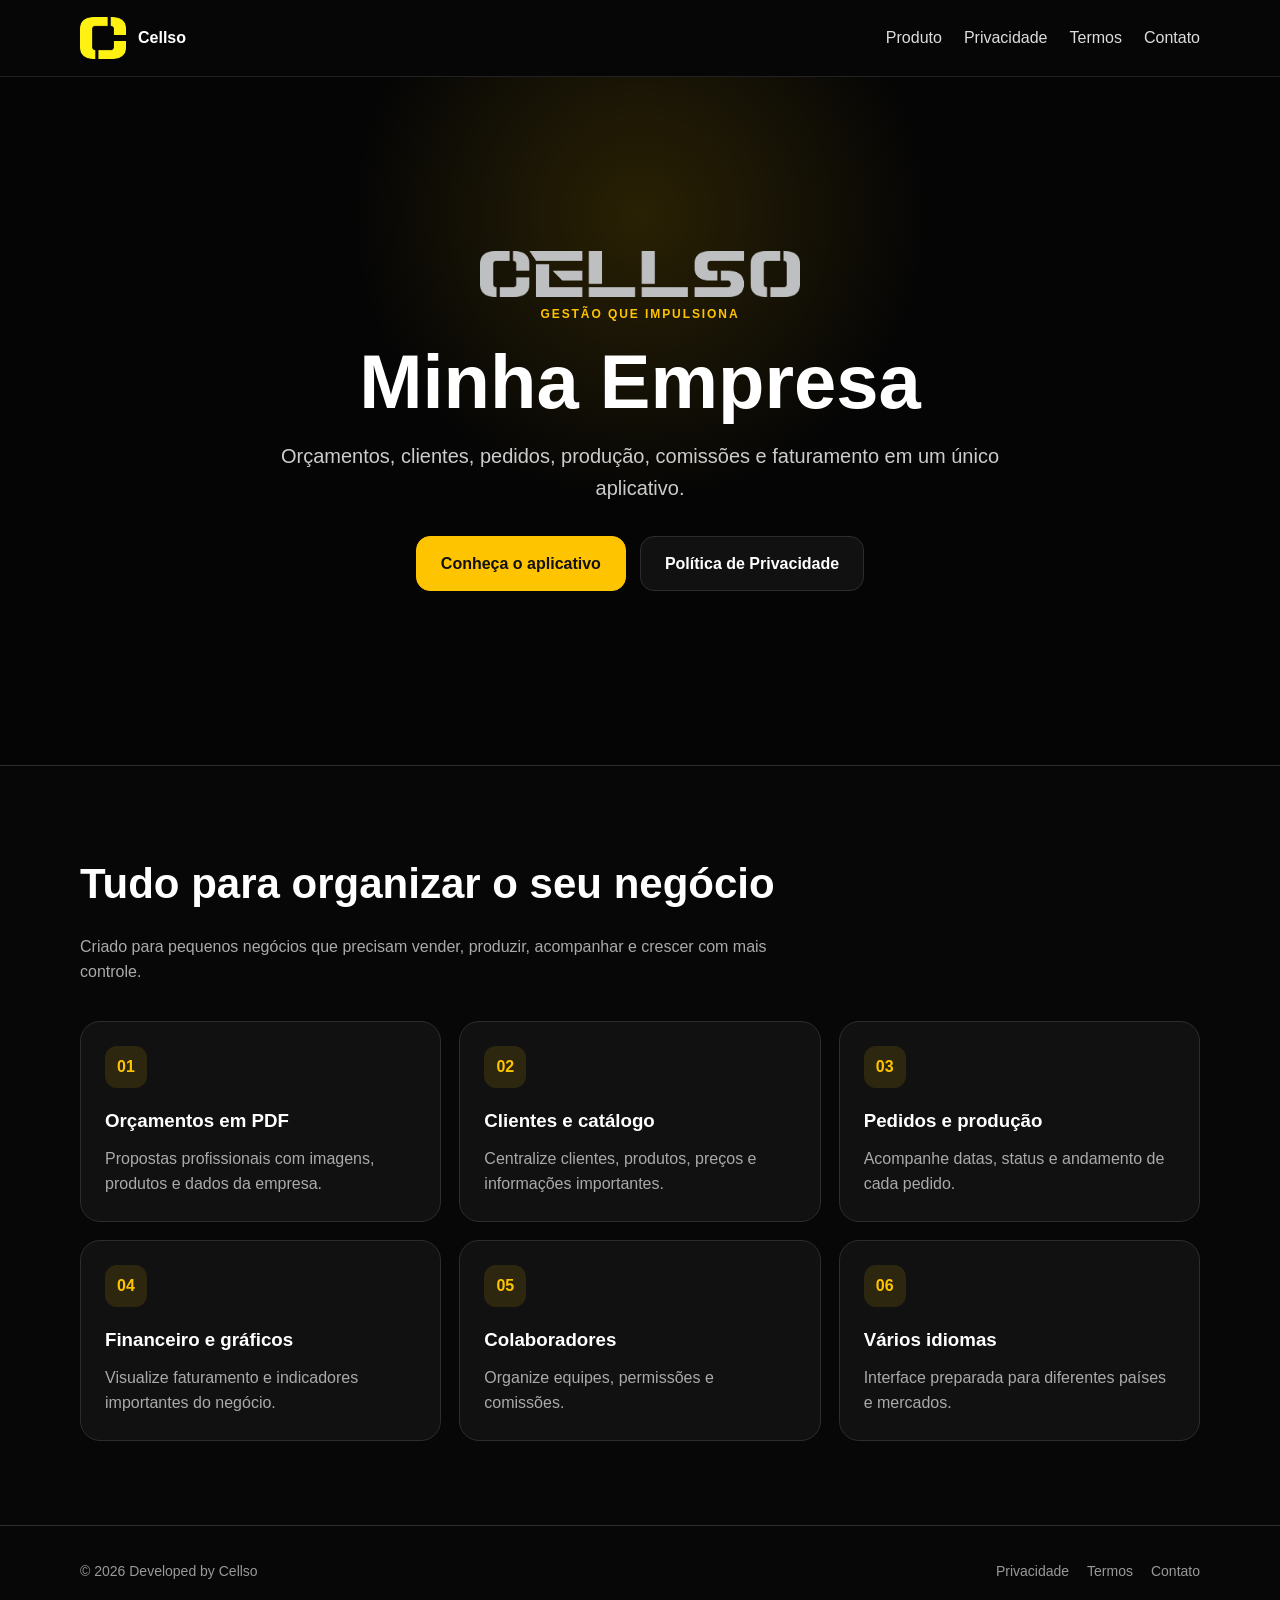
==== index.html @ f2343235 "Update index.html" ====
<!doctype html><html lang="pt-BR"><head><meta charset="utf-8"><meta name="viewport" content="width=device-width,initial-scale=1"><title>Cellso</title><link rel="stylesheet" href="styles.css"></head><body>
<header><div class="container nav"><a class="brand" href="index.html"><img src="assets/logo_c_amarela.png" alt="Logo Minha Empresa"><span>Cellso</span></a><nav><a href="#produto">Produto</a><a href="privacy">Privacidade</a><a href="terms">Termos</a><a href="contact">Contato</a></nav></div></header>
<main><section class="hero"><div class="container hero-inner"><img class="hero-logo" src="assets/logo_cellso.png" alt="Minha Empresa"><div class="eyebrow">Gestão que impulsiona</div><h1>Minha Empresa</h1><p>Orçamentos, clientes, pedidos, produção, comissões e faturamento em um único aplicativo.</p><div class="actions"><a class="btn btn-primary" href="#produto">Conheça o aplicativo</a><a class="btn btn-secondary" href="privacy">Política de Privacidade</a></div></div></section>
<section id="produto"><div class="container"><h2 class="section-title">Tudo para organizar o seu negócio</h2><p class="section-subtitle">Criado para pequenos negócios que precisam vender, produzir, acompanhar e crescer com mais controle.</p><div class="grid">
<article class="card"><div class="badge">01</div><h3>Orçamentos em PDF</h3><p>Propostas profissionais com imagens, produtos e dados da empresa.</p></article>
<article class="card"><div class="badge">02</div><h3>Clientes e catálogo</h3><p>Centralize clientes, produtos, preços e informações importantes.</p></article>
<article class="card"><div class="badge">03</div><h3>Pedidos e produção</h3><p>Acompanhe datas, status e andamento de cada pedido.</p></article>
<article class="card"><div class="badge">04</div><h3>Financeiro e gráficos</h3><p>Visualize faturamento e indicadores importantes do negócio.</p></article>
<article class="card"><div class="badge">05</div><h3>Colaboradores</h3><p>Organize equipes, permissões e comissões.</p></article>
<article class="card"><div class="badge">06</div><h3>Vários idiomas</h3><p>Interface preparada para diferentes países e mercados.</p></article>
</div></div></section></main>
<footer><div class="container footer-inner"><span>© 2026 Developed by Cellso</span><div class="footer-links"><a href="privacy">Privacidade</a><a href="terms">Termos</a><a href="contact">Contato</a></div></div></footer></body></html>
---- styles.css ----
:root{--bg:#070707;--card:#111;--text:#fff;--muted:#aaa;--yellow:#ffc400;--line:#2d2d2d;--max:1120px}
*{box-sizing:border-box}html{scroll-behavior:smooth}body{margin:0;font-family:Arial,sans-serif;background:var(--bg);color:var(--text);line-height:1.6}a{color:inherit;text-decoration:none}.container{width:min(var(--max),calc(100% - 40px));margin:auto}
header{position:sticky;top:0;background:rgba(7,7,7,.9);border-bottom:1px solid #222}.nav{height:76px;display:flex;align-items:center;justify-content:space-between}.brand{display:flex;align-items:center;gap:12px;font-weight:800}.brand img{width:46px;height:46px;object-fit:contain;border-radius:10px;}nav{display:flex;gap:22px}nav a{color:#ddd}nav a:hover{color:var(--yellow)}
.hero{min-height:76vh;display:grid;place-items:center;text-align:center;background:radial-gradient(circle at 50% 20%,rgba(255,196,0,.15),transparent 34%),#050505;border-bottom:1px solid var(--line)}.hero-inner{padding:90px 0}.hero-logo{width:min(320px,72vw)}.eyebrow{color:var(--yellow);font-weight:800;letter-spacing:.16em;text-transform:uppercase;font-size:12px}h1{font-size:clamp(42px,7vw,76px);line-height:1.05;margin:18px 0}.hero p{max-width:760px;margin:auto;color:#ccc;font-size:20px}.actions{margin-top:32px;display:flex;gap:14px;justify-content:center;flex-wrap:wrap}.btn{padding:14px 24px;border-radius:14px;font-weight:800;border:1px solid var(--line)}.btn-primary{background:var(--yellow);color:#111;border-color:var(--yellow)}.btn-secondary{background:#111}
section{padding:84px 0}.section-title{font-size:42px;margin:0 0 12px}.section-subtitle{color:var(--muted);max-width:720px;margin-bottom:36px}.grid{display:grid;grid-template-columns:repeat(3,1fr);gap:18px}.card{background:#111;border:1px solid var(--line);border-radius:20px;padding:24px}.card h3{margin:0 0 10px}.card p{margin:0;color:var(--muted)}.badge{width:42px;height:42px;border-radius:12px;background:rgba(255,196,0,.12);color:var(--yellow);display:grid;place-items:center;font-weight:900;margin-bottom:18px}
.legal{max-width:900px;margin:auto;padding:60px 0 90px}.legal h1{font-size:44px}.legal h2{margin-top:34px}.legal p,.legal li{color:#d2d2d2}.notice{background:#17130a;border:1px solid rgba(255,196,0,.4);border-radius:16px;padding:18px;color:#f6df93}
footer{border-top:1px solid var(--line);padding:34px 0;color:#999;font-size:14px}.footer-inner{display:flex;justify-content:space-between;gap:20px;flex-wrap:wrap}.footer-links{display:flex;gap:18px}
@media(max-width:820px){nav{display:none}.grid{grid-template-columns:1fr}}
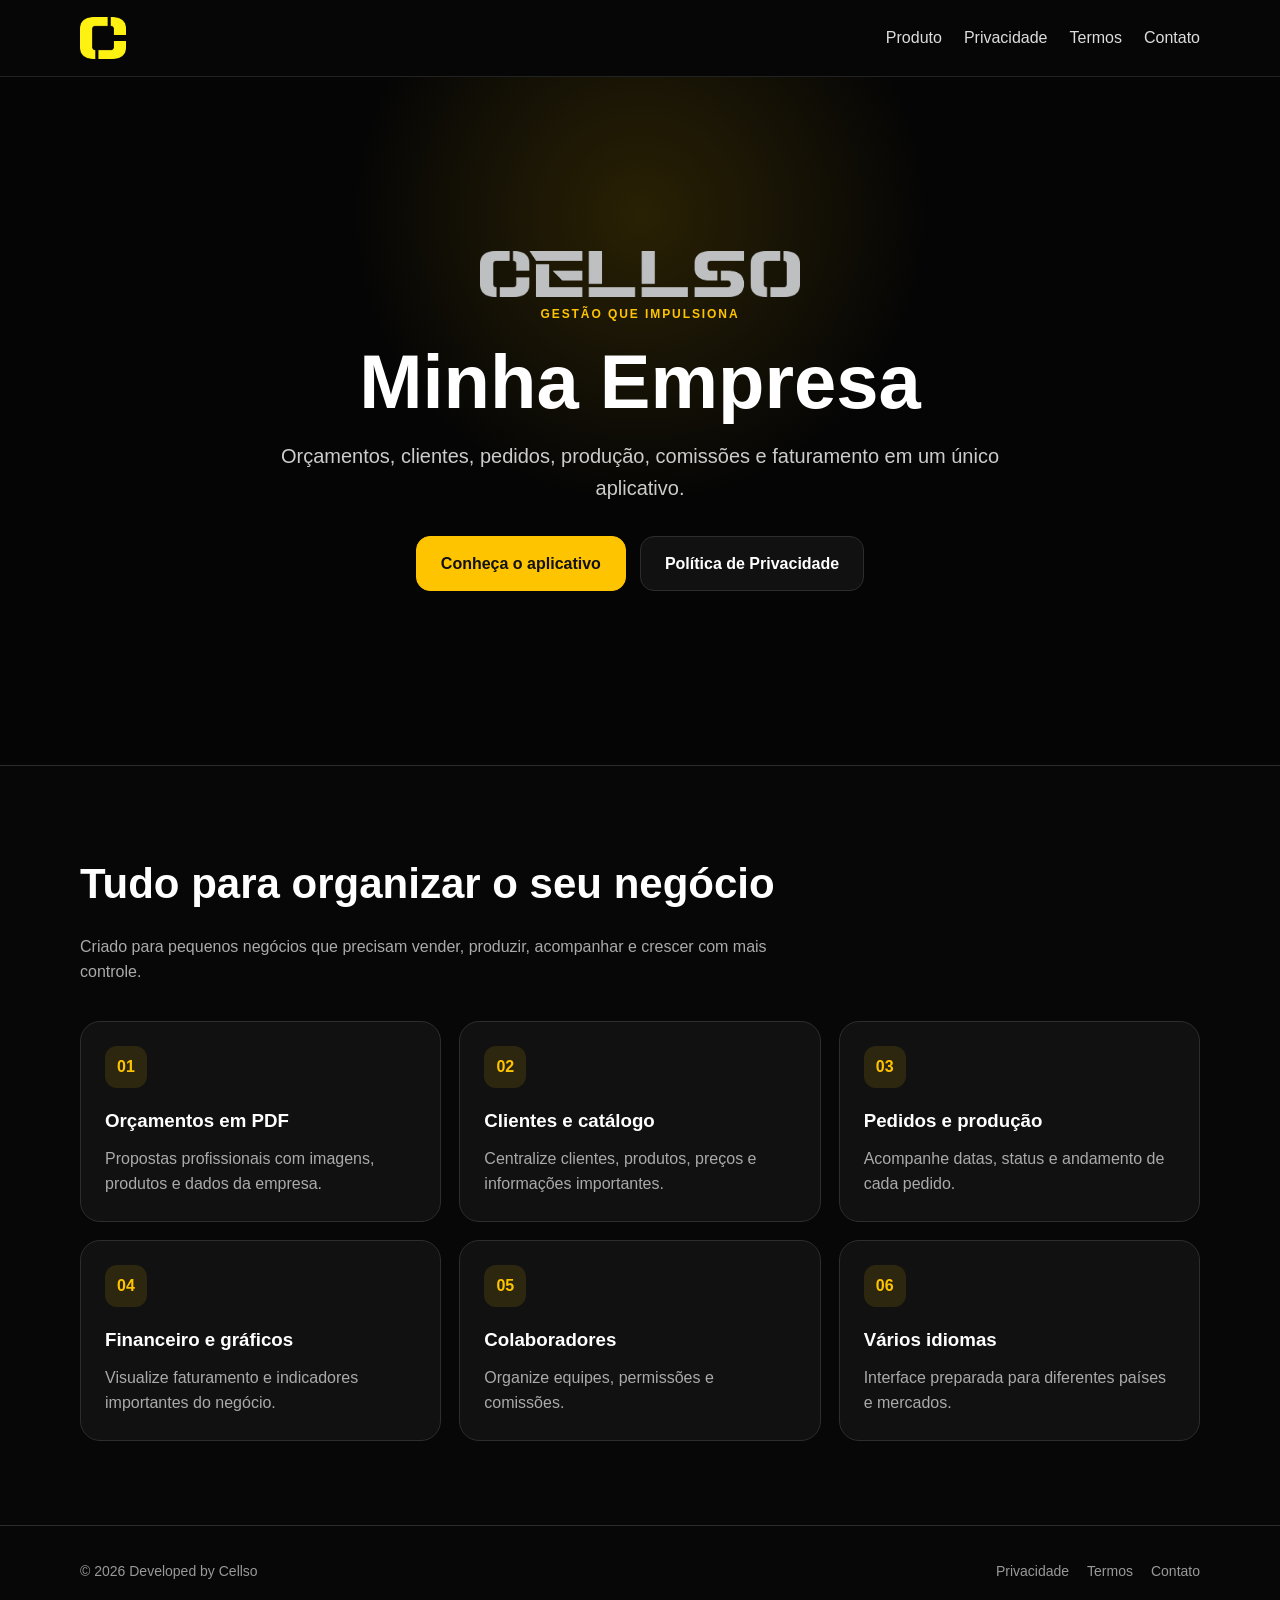
==== commit 697af47b: "Update index.html" ====
--- a/index.html
+++ b/index.html
@@ -1,5 +1,5 @@
 <!doctype html><html lang="pt-BR"><head><meta charset="utf-8"><meta name="viewport" content="width=device-width,initial-scale=1"><title>Cellso</title><link rel="stylesheet" href="styles.css"></head><body>
-<header><div class="container nav"><a class="brand" href="index.html"><img src="assets/logo_c_amarela.png" alt="Logo Minha Empresa"><span>Cellso</span></a><nav><a href="#produto">Produto</a><a href="privacy">Privacidade</a><a href="terms">Termos</a><a href="contact">Contato</a></nav></div></header>
+<header><div class="container nav"><a class="brand" href="index.html"><img src="assets/logo_c_amarela.png" alt="Logo Minha Empresa"><span></span></a><nav><a href="#produto">Produto</a><a href="privacy">Privacidade</a><a href="terms">Termos</a><a href="contact">Contato</a></nav></div></header>
 <main><section class="hero"><div class="container hero-inner"><img class="hero-logo" src="assets/logo_cellso.png" alt="Minha Empresa"><div class="eyebrow">Gestão que impulsiona</div><h1>Minha Empresa</h1><p>Orçamentos, clientes, pedidos, produção, comissões e faturamento em um único aplicativo.</p><div class="actions"><a class="btn btn-primary" href="#produto">Conheça o aplicativo</a><a class="btn btn-secondary" href="privacy">Política de Privacidade</a></div></div></section>
 <section id="produto"><div class="container"><h2 class="section-title">Tudo para organizar o seu negócio</h2><p class="section-subtitle">Criado para pequenos negócios que precisam vender, produzir, acompanhar e crescer com mais controle.</p><div class="grid">
 <article class="card"><div class="badge">01</div><h3>Orçamentos em PDF</h3><p>Propostas profissionais com imagens, produtos e dados da empresa.</p></article>
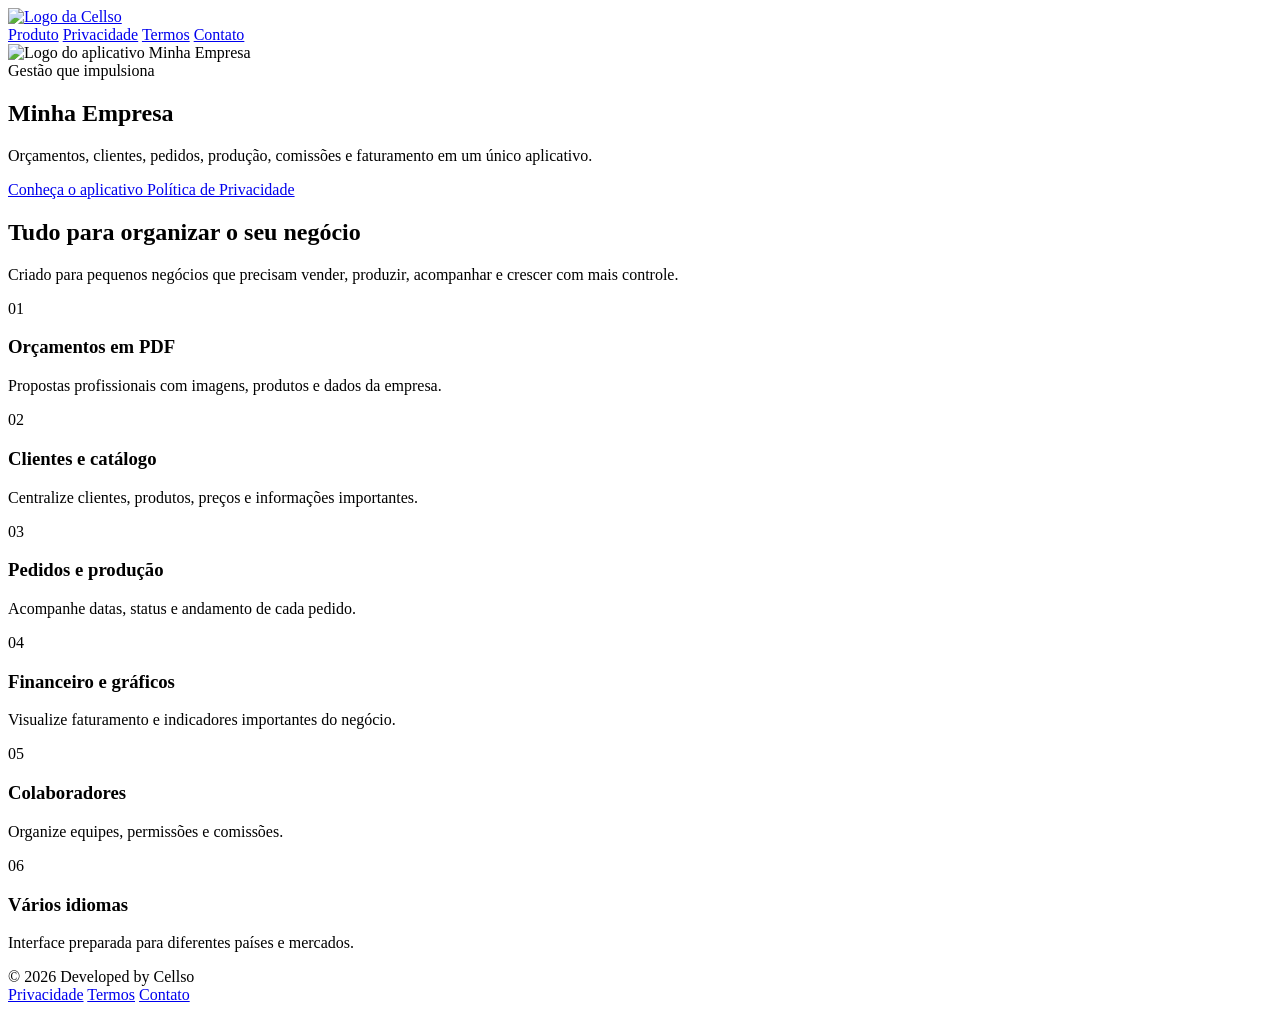
==== commit 3c922fe4: "Update index.html" ====
--- a/index.html
+++ b/index.html
@@ -1,12 +1,309 @@
-<!doctype html><html lang="pt-BR"><head><meta charset="utf-8"><meta name="viewport" content="width=device-width,initial-scale=1"><title>Cellso</title><link rel="stylesheet" href="styles.css"></head><body>
-<header><div class="container nav"><a class="brand" href="index.html"><img src="assets/logo_c_amarela.png" alt="Logo Minha Empresa"><span></span></a><nav><a href="#produto">Produto</a><a href="privacy">Privacidade</a><a href="terms">Termos</a><a href="contact">Contato</a></nav></div></header>
-<main><section class="hero"><div class="container hero-inner"><img class="hero-logo" src="assets/logo_cellso.png" alt="Minha Empresa"><div class="eyebrow">Gestão que impulsiona</div><h1>Minha Empresa</h1><p>Orçamentos, clientes, pedidos, produção, comissões e faturamento em um único aplicativo.</p><div class="actions"><a class="btn btn-primary" href="#produto">Conheça o aplicativo</a><a class="btn btn-secondary" href="privacy">Política de Privacidade</a></div></div></section>
-<section id="produto"><div class="container"><h2 class="section-title">Tudo para organizar o seu negócio</h2><p class="section-subtitle">Criado para pequenos negócios que precisam vender, produzir, acompanhar e crescer com mais controle.</p><div class="grid">
-<article class="card"><div class="badge">01</div><h3>Orçamentos em PDF</h3><p>Propostas profissionais com imagens, produtos e dados da empresa.</p></article>
-<article class="card"><div class="badge">02</div><h3>Clientes e catálogo</h3><p>Centralize clientes, produtos, preços e informações importantes.</p></article>
-<article class="card"><div class="badge">03</div><h3>Pedidos e produção</h3><p>Acompanhe datas, status e andamento de cada pedido.</p></article>
-<article class="card"><div class="badge">04</div><h3>Financeiro e gráficos</h3><p>Visualize faturamento e indicadores importantes do negócio.</p></article>
-<article class="card"><div class="badge">05</div><h3>Colaboradores</h3><p>Organize equipes, permissões e comissões.</p></article>
-<article class="card"><div class="badge">06</div><h3>Vários idiomas</h3><p>Interface preparada para diferentes países e mercados.</p></article>
-</div></div></section></main>
-<footer><div class="container footer-inner"><span>© 2026 Developed by Cellso</span><div class="footer-links"><a href="privacy">Privacidade</a><a href="terms">Termos</a><a href="contact">Contato</a></div></div></footer></body></html>
+<!doctype html>
+<html lang="pt-BR">
+
+<head>
+    <meta charset="utf-8">
+
+    <meta
+        name="viewport"
+        content="width=device-width, initial-scale=1"
+    >
+
+    <!-- Título exibido na aba e nos resultados do Google -->
+    <title>Minha Empresa | Orçamentos e Gestão para Pequenos Negócios</title>
+
+    <!-- Descrição para mecanismos de busca -->
+    <meta
+        name="description"
+        content="Minha Empresa é um aplicativo da Cellso para criar orçamentos em PDF, cadastrar clientes e produtos, controlar pedidos, produção, comissões e faturamento."
+    >
+
+    <!-- Endereço oficial da página -->
+    <link
+        rel="canonical"
+        href="https://cellso.com.br/"
+    >
+
+    <!-- Cor utilizada por alguns navegadores -->
+    <meta
+        name="theme-color"
+        content="#070707"
+    >
+
+    <!-- Favicons -->
+    <link
+        rel="icon"
+        type="image/png"
+        sizes="32x32"
+        href="/ativos/logo_c_amarela.png"
+    >
+
+    <link
+        rel="icon"
+        type="image/png"
+        sizes="16x16"
+        href="/ativos/logo_c_amarela.png"
+    >
+
+    <link
+        rel="shortcut icon"
+        type="image/png"
+        href="/ativos/logo_c_amarela.png"
+    >
+
+    <link
+        rel="apple-touch-icon"
+        href="/ativos/logo_c_amarela.png"
+    >
+
+    <!-- Informações para WhatsApp, Facebook e outras redes -->
+    <meta
+        property="og:type"
+        content="website"
+    >
+
+    <meta
+        property="og:locale"
+        content="pt_BR"
+    >
+
+    <meta
+        property="og:site_name"
+        content="Cellso"
+    >
+
+    <meta
+        property="og:title"
+        content="Minha Empresa | Gestão para Pequenos Negócios"
+    >
+
+    <meta
+        property="og:description"
+        content="Crie orçamentos em PDF e organize clientes, produtos, pedidos, produção, comissões e faturamento em um único aplicativo."
+    >
+
+    <meta
+        property="og:url"
+        content="https://cellso.com.br/"
+    >
+
+    <meta
+        property="og:image"
+        content="https://cellso.com.br/ativos/logo_c_amarela.png"
+    >
+
+    <meta
+        property="og:image:alt"
+        content="Logo da Cellso"
+    >
+
+    <!-- Informações para compartilhamento no X/Twitter -->
+    <meta
+        name="twitter:card"
+        content="summary"
+    >
+
+    <meta
+        name="twitter:title"
+        content="Minha Empresa | Cellso"
+    >
+
+    <meta
+        name="twitter:description"
+        content="Orçamentos, clientes, produtos, pedidos, produção e faturamento em um único aplicativo."
+    >
+
+    <meta
+        name="twitter:image"
+        content="https://cellso.com.br/ativos/logo_c_amarela.png"
+    >
+
+    <!-- Informações estruturadas da empresa -->
+    <script type="application/ld+json">
+    {
+        "@context": "https://schema.org",
+        "@type": "Organization",
+        "name": "Cellso",
+        "url": "https://cellso.com.br/",
+        "logo": "https://cellso.com.br/ativos/logo_c_amarela.png",
+        "email": "suporte@cellso.com.br"
+    }
+    </script>
+
+    <!-- Informações estruturadas do site -->
+    <script type="application/ld+json">
+    {
+        "@context": "https://schema.org",
+        "@type": "WebSite",
+        "name": "Cellso",
+        "alternateName": "Minha Empresa",
+        "url": "https://cellso.com.br/"
+    }
+    </script>
+
+    <!-- Arquivo CSS -->
+    <link
+        rel="stylesheet"
+        href="/estilos.css"
+    >
+</head>
+
+<body>
+
+    <header>
+        <div class="container nav">
+
+            <a
+                class="brand"
+                href="/"
+                aria-label="Página inicial da Cellso"
+            >
+                <img
+                    src="/ativos/logo_c_amarela.png"
+                    alt="Logo da Cellso"
+                >
+            </a>
+
+            <nav aria-label="Menu principal">
+                <a href="/#produto">Produto</a>
+                <a href="/privacidade.html">Privacidade</a>
+                <a href="/termos.html">Termos</a>
+                <a href="/contato.html">Contato</a>
+            </nav>
+
+        </div>
+    </header>
+
+    <main>
+
+        <section class="hero">
+            <div class="container hero-inner">
+
+                <img
+                    class="hero-logo"
+                    src="/ativos/logo_cellso.png"
+                    alt="Logo do aplicativo Minha Empresa"
+                >
+
+                <div class="eyebrow">
+                    Gestão que impulsiona
+                </div>
+
+                <h1>Minha Empresa</h1>
+
+                <p>
+                    Orçamentos, clientes, pedidos, produção, comissões e
+                    faturamento em um único aplicativo.
+                </p>
+
+                <div class="actions">
+
+                    <a
+                        class="btn btn-primary"
+                        href="#produto"
+                    >
+                        Conheça o aplicativo
+                    </a>
+
+                    <a
+                        class="btn btn-secondary"
+                        href="/privacidade.html"
+                    >
+                        Política de Privacidade
+                    </a>
+
+                </div>
+
+            </div>
+        </section>
+
+        <section id="produto">
+            <div class="container">
+
+                <h2 class="section-title">
+                    Tudo para organizar o seu negócio
+                </h2>
+
+                <p class="section-subtitle">
+                    Criado para pequenos negócios que precisam vender,
+                    produzir, acompanhar e crescer com mais controle.
+                </p>
+
+                <div class="grid">
+
+                    <article class="card">
+                        <div class="badge">01</div>
+                        <h3>Orçamentos em PDF</h3>
+                        <p>
+                            Propostas profissionais com imagens, produtos e
+                            dados da empresa.
+                        </p>
+                    </article>
+
+                    <article class="card">
+                        <div class="badge">02</div>
+                        <h3>Clientes e catálogo</h3>
+                        <p>
+                            Centralize clientes, produtos, preços e informações
+                            importantes.
+                        </p>
+                    </article>
+
+                    <article class="card">
+                        <div class="badge">03</div>
+                        <h3>Pedidos e produção</h3>
+                        <p>
+                            Acompanhe datas, status e andamento de cada pedido.
+                        </p>
+                    </article>
+
+                    <article class="card">
+                        <div class="badge">04</div>
+                        <h3>Financeiro e gráficos</h3>
+                        <p>
+                            Visualize faturamento e indicadores importantes do
+                            negócio.
+                        </p>
+                    </article>
+
+                    <article class="card">
+                        <div class="badge">05</div>
+                        <h3>Colaboradores</h3>
+                        <p>
+                            Organize equipes, permissões e comissões.
+                        </p>
+                    </article>
+
+                    <article class="card">
+                        <div class="badge">06</div>
+                        <h3>Vários idiomas</h3>
+                        <p>
+                            Interface preparada para diferentes países e
+                            mercados.
+                        </p>
+                    </article>
+
+                </div>
+            </div>
+        </section>
+
+    </main>
+
+    <footer>
+        <div class="container footer-inner">
+
+            <span>
+                © 2026 Developed by Cellso
+            </span>
+
+            <div class="footer-links">
+                <a href="/privacidade.html">Privacidade</a>
+                <a href="/termos.html">Termos</a>
+                <a href="/contato.html">Contato</a>
+            </div>
+
+        </div>
+    </footer>
+
+</body>
+</html>
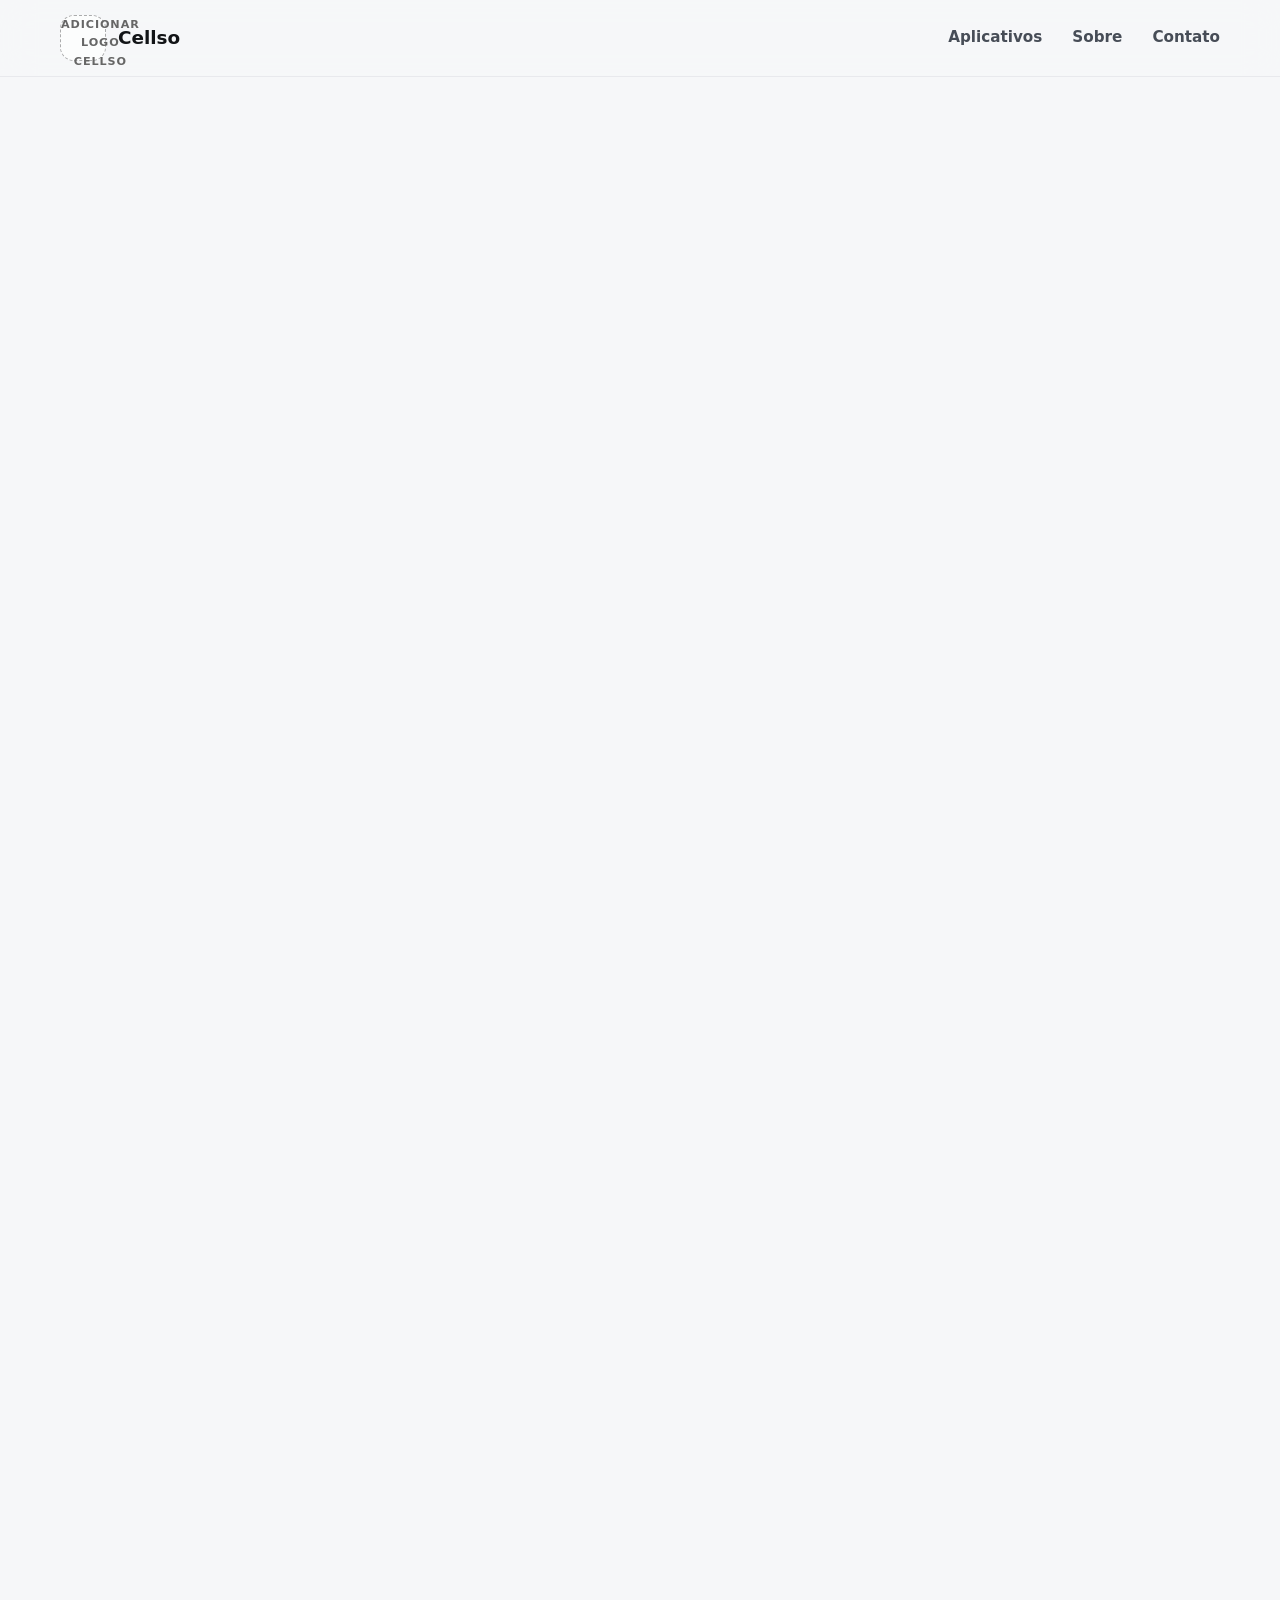
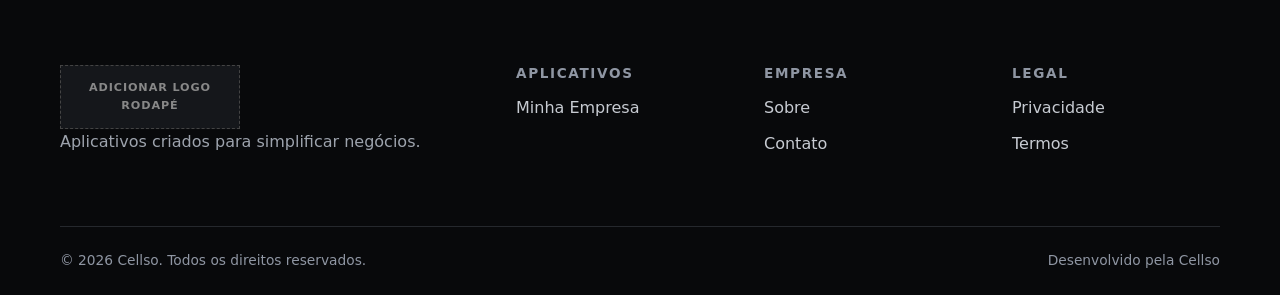
==== commit 803a42de: "Add files via upload" ====
--- a/index.html
+++ b/index.html
@@ -1,309 +1,138 @@
 <!doctype html>
 <html lang="pt-BR">
+<head>
+  <meta charset="utf-8">
+  <meta name="viewport" content="width=device-width, initial-scale=1">
+  <title>Cellso | Aplicativos que simplificam negócios</title>
+  <meta name="description" content="A Cellso cria aplicativos modernos, intuitivos e seguros para simplificar a rotina de pequenos negócios.">
+  <link rel="canonical" href="https://cellso.com.br/">
+  <meta name="theme-color" content="#0b0d10">
+  <link rel="icon" href="/ativos/logo-cellso.png" type="image/png">
+  <link rel="apple-touch-icon" href="/ativos/logo-cellso.png">
+  <meta property="og:type" content="website">
+  <meta property="og:locale" content="pt_BR">
+  <meta property="og:site_name" content="Cellso">
+  <meta property="og:title" content="Cellso | Aplicativos que simplificam negócios">
+  <meta property="og:description" content="Soluções digitais criadas para transformar ideias em ferramentas úteis.">
+  <meta property="og:url" content="https://cellso.com.br/">
+  <meta property="og:image" content="https://cellso.com.br/ativos/logo-cellso.png">
+  <link rel="stylesheet" href="/estilos.css">
+</head>
+<body>
+  <header class="site-header">
+    <div class="container nav">
+      <a class="brand" href="/" aria-label="Página inicial da Cellso">
+        <div class="logo-placeholder logo-small">ADICIONAR<br>LOGO CELLSO</div>
+        <span>Cellso</span>
+      </a>
+      <button class="menu-toggle" type="button" aria-label="Abrir menu" aria-expanded="false">☰</button>
+      <nav class="nav-links" aria-label="Menu principal">
+        <a href="#aplicativos">Aplicativos</a>
+        <a href="#sobre">Sobre</a>
+        <a href="/contato">Contato</a>
+      </nav>
+    </div>
+  </header>
 
-<head>
-    <meta charset="utf-8">
+  <main>
+    <section class="hero">
+      <div class="container hero-grid">
+        <div class="hero-copy reveal">
+          <span class="eyebrow">Tecnologia criada para resolver</span>
+          <h1>Aplicativos que simplificam negócios e transformam ideias em soluções.</h1>
+          <p>A Cellso desenvolve experiências digitais modernas, intuitivas e pensadas para problemas reais.</p>
+          <div class="actions">
+            <a class="btn btn-primary" href="#aplicativos">Conheça nossos aplicativos</a>
+            <a class="btn btn-secondary" href="/contato">Fale com a Cellso</a>
+          </div>
+        </div>
+        <div class="hero-visual reveal" aria-label="Espaço reservado para identidade visual da Cellso">
+          <div class="logo-placeholder logo-hero">ADICIONAR<br>LOGO CELLSO</div>
+          <span class="visual-label">Cellso Apps</span>
+        </div>
+      </div>
+    </section>
 
-    <meta
-        name="viewport"
-        content="width=device-width, initial-scale=1"
-    >
+    <section id="aplicativos" class="section">
+      <div class="container">
+        <div class="section-heading reveal">
+          <span class="eyebrow">Nosso catálogo</span>
+          <h2>Aplicativos desenvolvidos pela Cellso</h2>
+          <p>Conheça a solução que estamos construindo para facilitar a gestão de pequenos negócios.</p>
+        </div>
 
-    <!-- Título exibido na aba e nos resultados do Google -->
-    <title>Minha Empresa | Orçamentos e Gestão para Pequenos Negócios</title>
+        <article class="app-card reveal">
+          <div class="app-card-media">
+            <div class="logo-placeholder app-logo-placeholder">ADICIONAR<br>LOGO MINHA EMPRESA</div>
+            <span class="status">Em desenvolvimento</span>
+          </div>
+          <div class="app-card-content">
+            <span class="app-category">Gestão empresarial</span>
+            <h3>Minha Empresa</h3>
+            <p>Orçamentos, clientes, produtos, pedidos, produção, colaboradores, comissões e faturamento em um único aplicativo.</p>
+            <div class="feature-tags">
+              <span>Orçamentos em PDF</span>
+              <span>Clientes e produtos</span>
+              <span>Pedidos e produção</span>
+              <span>Financeiro</span>
+            </div>
+            <a class="btn btn-primary" href="/minha-empresa">Conhecer o aplicativo</a>
+          </div>
+        </article>
+      </div>
+    </section>
 
-    <!-- Descrição para mecanismos de busca -->
-    <meta
-        name="description"
-        content="Minha Empresa é um aplicativo da Cellso para criar orçamentos em PDF, cadastrar clientes e produtos, controlar pedidos, produção, comissões e faturamento."
-    >
+    <section id="sobre" class="section section-dark">
+      <div class="container about-grid">
+        <div class="reveal">
+          <span class="eyebrow">Sobre a Cellso</span>
+          <h2>Criamos tecnologia com propósito.</h2>
+        </div>
+        <div class="about-copy reveal">
+          <p>A Cellso nasceu para transformar necessidades reais em aplicativos úteis, acessíveis e fáceis de usar.</p>
+          <p>Nosso foco é desenvolver soluções que ajudem pessoas e empresas a ganhar organização, produtividade e controle.</p>
+        </div>
+      </div>
+    </section>
 
-    <!-- Endereço oficial da página -->
-    <link
-        rel="canonical"
-        href="https://cellso.com.br/"
-    >
+    <section class="section">
+      <div class="container">
+        <div class="section-heading reveal">
+          <span class="eyebrow">Nossos princípios</span>
+          <h2>O que orienta cada aplicativo</h2>
+        </div>
+        <div class="principles-grid">
+          <article class="mini-card reveal"><span>01</span><h3>Simplicidade</h3><p>Recursos poderosos com uma experiência fácil de entender.</p></article>
+          <article class="mini-card reveal"><span>02</span><h3>Utilidade</h3><p>Funções criadas para resolver problemas reais do dia a dia.</p></article>
+          <article class="mini-card reveal"><span>03</span><h3>Confiança</h3><p>Privacidade, estabilidade e transparência em cada detalhe.</p></article>
+          <article class="mini-card reveal"><span>04</span><h3>Evolução</h3><p>Melhorias contínuas baseadas nas necessidades dos usuários.</p></article>
+        </div>
+      </div>
+    </section>
 
-    <!-- Cor utilizada por alguns navegadores -->
-    <meta
-        name="theme-color"
-        content="#070707"
-    >
+    <section class="cta-section">
+      <div class="container cta-card reveal">
+        <div>
+          <span class="eyebrow">Vamos conversar</span>
+          <h2>Tem alguma dúvida sobre nossos aplicativos?</h2>
+        </div>
+        <a class="btn btn-light" href="/contato">Entrar em contato</a>
+      </div>
+    </section>
+  </main>
 
-    <!-- Favicons -->
-    <link
-        rel="icon"
-        type="image/png"
-        sizes="32x32"
-        href="/ativos/logo_c_amarela.png"
-    >
-
-    <link
-        rel="icon"
-        type="image/png"
-        sizes="16x16"
-        href="/ativos/logo_c_amarela.png"
-    >
-
-    <link
-        rel="shortcut icon"
-        type="image/png"
-        href="/ativos/logo_c_amarela.png"
-    >
-
-    <link
-        rel="apple-touch-icon"
-        href="/ativos/logo_c_amarela.png"
-    >
-
-    <!-- Informações para WhatsApp, Facebook e outras redes -->
-    <meta
-        property="og:type"
-        content="website"
-    >
-
-    <meta
-        property="og:locale"
-        content="pt_BR"
-    >
-
-    <meta
-        property="og:site_name"
-        content="Cellso"
-    >
-
-    <meta
-        property="og:title"
-        content="Minha Empresa | Gestão para Pequenos Negócios"
-    >
-
-    <meta
-        property="og:description"
-        content="Crie orçamentos em PDF e organize clientes, produtos, pedidos, produção, comissões e faturamento em um único aplicativo."
-    >
-
-    <meta
-        property="og:url"
-        content="https://cellso.com.br/"
-    >
-
-    <meta
-        property="og:image"
-        content="https://cellso.com.br/ativos/logo_c_amarela.png"
-    >
-
-    <meta
-        property="og:image:alt"
-        content="Logo da Cellso"
-    >
-
-    <!-- Informações para compartilhamento no X/Twitter -->
-    <meta
-        name="twitter:card"
-        content="summary"
-    >
-
-    <meta
-        name="twitter:title"
-        content="Minha Empresa | Cellso"
-    >
-
-    <meta
-        name="twitter:description"
-        content="Orçamentos, clientes, produtos, pedidos, produção e faturamento em um único aplicativo."
-    >
-
-    <meta
-        name="twitter:image"
-        content="https://cellso.com.br/ativos/logo_c_amarela.png"
-    >
-
-    <!-- Informações estruturadas da empresa -->
-    <script type="application/ld+json">
-    {
-        "@context": "https://schema.org",
-        "@type": "Organization",
-        "name": "Cellso",
-        "url": "https://cellso.com.br/",
-        "logo": "https://cellso.com.br/ativos/logo_c_amarela.png",
-        "email": "suporte@cellso.com.br"
-    }
-    </script>
-
-    <!-- Informações estruturadas do site -->
-    <script type="application/ld+json">
-    {
-        "@context": "https://schema.org",
-        "@type": "WebSite",
-        "name": "Cellso",
-        "alternateName": "Minha Empresa",
-        "url": "https://cellso.com.br/"
-    }
-    </script>
-
-    <!-- Arquivo CSS -->
-    <link
-        rel="stylesheet"
-        href="/estilos.css"
-    >
-</head>
-
-<body>
-
-    <header>
-        <div class="container nav">
-
-            <a
-                class="brand"
-                href="/"
-                aria-label="Página inicial da Cellso"
-            >
-                <img
-                    src="/ativos/logo_c_amarela.png"
-                    alt="Logo da Cellso"
-                >
-            </a>
-
-            <nav aria-label="Menu principal">
-                <a href="/#produto">Produto</a>
-                <a href="/privacidade.html">Privacidade</a>
-                <a href="/termos.html">Termos</a>
-                <a href="/contato.html">Contato</a>
-            </nav>
-
-        </div>
-    </header>
-
-    <main>
-
-        <section class="hero">
-            <div class="container hero-inner">
-
-                <img
-                    class="hero-logo"
-                    src="/ativos/logo_cellso.png"
-                    alt="Logo do aplicativo Minha Empresa"
-                >
-
-                <div class="eyebrow">
-                    Gestão que impulsiona
-                </div>
-
-                <h1>Minha Empresa</h1>
-
-                <p>
-                    Orçamentos, clientes, pedidos, produção, comissões e
-                    faturamento em um único aplicativo.
-                </p>
-
-                <div class="actions">
-
-                    <a
-                        class="btn btn-primary"
-                        href="#produto"
-                    >
-                        Conheça o aplicativo
-                    </a>
-
-                    <a
-                        class="btn btn-secondary"
-                        href="/privacidade.html"
-                    >
-                        Política de Privacidade
-                    </a>
-
-                </div>
-
-            </div>
-        </section>
-
-        <section id="produto">
-            <div class="container">
-
-                <h2 class="section-title">
-                    Tudo para organizar o seu negócio
-                </h2>
-
-                <p class="section-subtitle">
-                    Criado para pequenos negócios que precisam vender,
-                    produzir, acompanhar e crescer com mais controle.
-                </p>
-
-                <div class="grid">
-
-                    <article class="card">
-                        <div class="badge">01</div>
-                        <h3>Orçamentos em PDF</h3>
-                        <p>
-                            Propostas profissionais com imagens, produtos e
-                            dados da empresa.
-                        </p>
-                    </article>
-
-                    <article class="card">
-                        <div class="badge">02</div>
-                        <h3>Clientes e catálogo</h3>
-                        <p>
-                            Centralize clientes, produtos, preços e informações
-                            importantes.
-                        </p>
-                    </article>
-
-                    <article class="card">
-                        <div class="badge">03</div>
-                        <h3>Pedidos e produção</h3>
-                        <p>
-                            Acompanhe datas, status e andamento de cada pedido.
-                        </p>
-                    </article>
-
-                    <article class="card">
-                        <div class="badge">04</div>
-                        <h3>Financeiro e gráficos</h3>
-                        <p>
-                            Visualize faturamento e indicadores importantes do
-                            negócio.
-                        </p>
-                    </article>
-
-                    <article class="card">
-                        <div class="badge">05</div>
-                        <h3>Colaboradores</h3>
-                        <p>
-                            Organize equipes, permissões e comissões.
-                        </p>
-                    </article>
-
-                    <article class="card">
-                        <div class="badge">06</div>
-                        <h3>Vários idiomas</h3>
-                        <p>
-                            Interface preparada para diferentes países e
-                            mercados.
-                        </p>
-                    </article>
-
-                </div>
-            </div>
-        </section>
-
-    </main>
-
-    <footer>
-        <div class="container footer-inner">
-
-            <span>
-                © 2026 Developed by Cellso
-            </span>
-
-            <div class="footer-links">
-                <a href="/privacidade.html">Privacidade</a>
-                <a href="/termos.html">Termos</a>
-                <a href="/contato.html">Contato</a>
-            </div>
-
-        </div>
-    </footer>
-
+  <footer class="site-footer">
+    <div class="container footer-grid">
+      <div>
+        <div class="logo-placeholder footer-logo">ADICIONAR LOGO RODAPÉ</div>
+        <p>Aplicativos criados para simplificar negócios.</p>
+      </div>
+      <div><h3>Aplicativos</h3><a href="/minha-empresa">Minha Empresa</a></div>
+      <div><h3>Empresa</h3><a href="/#sobre">Sobre</a><a href="/contato">Contato</a></div>
+      <div><h3>Legal</h3><a href="/privacidade">Privacidade</a><a href="/termos">Termos</a></div>
+    </div>
+    <div class="container footer-bottom"><span>© 2026 Cellso. Todos os direitos reservados.</span><span>Desenvolvido pela Cellso</span></div>
+  </footer>
+  <script src="/script.js"></script>
 </body>
 </html>
--- a/estilos.css
+++ b/estilos.css
@@ -0,0 +1,4 @@
+:root{--bg:#f6f7f9;--surface:#fff;--ink:#121417;--muted:#667085;--line:#e5e7eb;--dark:#0b0d10;--yellow:#f7c800;--yellow-dark:#dbaa00;--radius:24px;--shadow:0 24px 70px rgba(16,24,40,.09)}
+*{box-sizing:border-box}html{scroll-behavior:smooth}body{margin:0;font-family:Inter,ui-sans-serif,system-ui,-apple-system,BlinkMacSystemFont,"Segoe UI",sans-serif;color:var(--ink);background:var(--bg);line-height:1.65}a{color:inherit;text-decoration:none}img{max-width:100%;display:block}.container{width:min(1160px,calc(100% - 40px));margin-inline:auto}.site-header{position:sticky;top:0;z-index:50;background:rgba(246,247,249,.88);backdrop-filter:blur(16px);border-bottom:1px solid rgba(229,231,235,.8)}.nav{min-height:76px;display:flex;align-items:center;justify-content:space-between;gap:24px}.brand{display:flex;align-items:center;gap:12px;font-weight:800;font-size:1.15rem}.nav-links{display:flex;align-items:center;gap:30px}.nav-links a{color:#474d57;font-weight:600;font-size:.95rem}.nav-links a:hover{color:#000}.menu-toggle{display:none;border:0;background:transparent;font-size:1.5rem}.hero{padding:92px 0 72px}.hero-grid,.product-hero-grid{display:grid;grid-template-columns:1.15fr .85fr;gap:64px;align-items:center}.eyebrow{display:inline-flex;align-items:center;gap:8px;font-size:.78rem;letter-spacing:.16em;text-transform:uppercase;font-weight:800;color:#8b6b00}.eyebrow:before{content:"";width:24px;height:2px;background:var(--yellow)}h1,h2,h3,p{margin-top:0}h1{font-size:clamp(2.8rem,6vw,5.7rem);line-height:.98;letter-spacing:-.055em;margin-bottom:28px}h2{font-size:clamp(2rem,4vw,3.6rem);line-height:1.05;letter-spacing:-.04em;margin-bottom:20px}h3{line-height:1.2}.hero-copy>p,.lead,.section-heading>p{font-size:1.14rem;color:var(--muted);max-width:680px}.actions{display:flex;flex-wrap:wrap;gap:14px;margin-top:34px}.btn{display:inline-flex;align-items:center;justify-content:center;min-height:52px;padding:0 22px;border-radius:999px;font-weight:800;transition:.25s;border:1px solid transparent}.btn:hover{transform:translateY(-2px)}.btn-primary{background:var(--yellow);color:#171300;box-shadow:0 12px 30px rgba(247,200,0,.22)}.btn-primary:hover{background:#ffd51c}.btn-secondary{background:var(--surface);border-color:var(--line)}.btn-light{background:#fff;color:#111}.hero-visual,.phone-stage{min-height:520px;border-radius:38px;background:radial-gradient(circle at 20% 15%,#ffe991,transparent 28%),linear-gradient(145deg,#15181d,#08090b);box-shadow:var(--shadow);display:grid;place-items:center;position:relative;overflow:hidden}.hero-visual:after,.phone-stage:after{content:"";position:absolute;width:280px;height:280px;border:1px solid rgba(255,255,255,.12);border-radius:50%;right:-80px;bottom:-90px}.visual-label{position:absolute;bottom:28px;color:#fff;font-weight:700;letter-spacing:.12em;text-transform:uppercase;font-size:.75rem}.logo-placeholder{display:grid;place-items:center;text-align:center;border:1px dashed rgba(18,20,23,.35);background:rgba(255,255,255,.7);color:#666;font-size:.7rem;font-weight:800;letter-spacing:.08em}.logo-small{width:46px;height:46px;border-radius:14px}.logo-hero{width:230px;height:230px;border-radius:52px}.section{padding:100px 0}.section-soft{background:#eef0f3}.section-dark{background:var(--dark);color:#fff}.section-dark .eyebrow{color:#f5d758}.section-dark p{color:#aab0bb}.section-heading{max-width:780px;margin-bottom:44px}.app-card{display:grid;grid-template-columns:.85fr 1.15fr;background:var(--surface);border:1px solid var(--line);border-radius:32px;overflow:hidden;box-shadow:var(--shadow)}.app-card-media{min-height:470px;padding:36px;background:linear-gradient(145deg,#181b20,#08090b);display:grid;place-items:center;position:relative}.app-logo-placeholder{width:210px;height:210px;border-radius:48px}.status{position:absolute;top:28px;left:28px;background:#fff3b6;color:#6b5500;padding:8px 12px;border-radius:999px;font-size:.78rem;font-weight:800}.app-card-content{padding:56px;align-self:center}.app-category{color:#8b6b00;text-transform:uppercase;font-weight:800;font-size:.78rem;letter-spacing:.13em}.app-card h3{font-size:2.7rem;margin:10px 0 16px}.app-card p{font-size:1.08rem;color:var(--muted)}.feature-tags{display:flex;flex-wrap:wrap;gap:10px;margin:24px 0 30px}.feature-tags span{padding:9px 12px;border-radius:999px;background:#f2f3f5;font-size:.84rem;font-weight:700}.about-grid,.roadmap-grid,.video-grid{display:grid;grid-template-columns:1fr 1fr;gap:72px}.about-copy{font-size:1.16rem}.principles-grid,.features-grid{display:grid;grid-template-columns:repeat(4,1fr);gap:18px}.mini-card,.feature-card{padding:28px;background:var(--surface);border:1px solid var(--line);border-radius:22px}.mini-card>span,.feature-card>span{font-weight:900;color:#9a7900}.mini-card p,.feature-card p{color:var(--muted)}.cta-section{padding:20px 0 100px}.cta-card{background:var(--yellow);border-radius:32px;padding:48px;display:flex;align-items:center;justify-content:space-between;gap:24px}.cta-card h2{max-width:720px;margin-bottom:0}.site-footer{background:#08090b;color:#fff;padding:76px 0 24px}.footer-grid{display:grid;grid-template-columns:2fr 1fr 1fr 1fr;gap:40px}.footer-grid h3{font-size:.85rem;text-transform:uppercase;letter-spacing:.12em;color:#8f96a3}.footer-grid a{display:block;color:#c7cbd2;margin:9px 0}.footer-grid p{color:#9da3ad}.footer-logo{width:180px;height:64px;border-color:#444;background:#15171b;color:#888}.footer-bottom{border-top:1px solid #25282d;margin-top:54px;padding-top:22px;display:flex;justify-content:space-between;gap:20px;color:#8f96a3;font-size:.86rem}.product-hero{padding:90px 0}.product-title-row{display:flex;align-items:center;gap:22px;margin:20px 0}.product-title-row h1{font-size:clamp(2.6rem,5vw,5rem);margin:0}.product-subtitle{margin:6px 0 0;color:var(--muted);font-size:1.1rem}.app-icon-large{width:100px;height:100px;border-radius:26px;flex:0 0 auto}.availability{margin-top:20px;color:var(--muted);font-size:.9rem}.phone-placeholder{width:270px;height:530px;border:10px solid #20242b;border-radius:42px;background:#f6f7f9;display:grid;place-items:center;text-align:center;color:#777;font-weight:800;font-size:.78rem}.stats-strip{background:#fff;border-block:1px solid var(--line)}.stats-grid{display:grid;grid-template-columns:repeat(4,1fr);padding:28px 0}.stats-grid div{text-align:center;border-right:1px solid var(--line)}.stats-grid div:last-child{border-right:0}.stats-grid strong{display:block;font-size:1.6rem}.stats-grid span{color:var(--muted);font-size:.85rem}.gallery-grid{display:grid;grid-template-columns:repeat(3,1fr);gap:22px}.screen-card{margin:0}.screen-placeholder{aspect-ratio:9/18;border-radius:28px;background:linear-gradient(145deg,#fff,#dfe3e8);border:1px dashed #9ca3af;display:grid;place-items:center;text-align:center;color:#777;font-size:.74rem;font-weight:800}.screen-card figcaption{text-align:center;margin-top:12px;font-weight:700}.video-placeholder{min-height:360px;border-radius:30px;background:#101216;color:#777;display:grid;place-items:center;text-align:center;font-weight:900}.steps-grid{display:grid;grid-template-columns:repeat(4,1fr);gap:20px}.step{padding:28px;border:1px solid #25282e;border-radius:22px}.step>span{display:grid;place-items:center;width:44px;height:44px;border-radius:50%;background:var(--yellow);color:#111;font-weight:900;margin-bottom:40px}.timeline{border-left:1px solid #d3d6dc;padding-left:28px}.timeline article{position:relative;padding:0 0 36px}.timeline-dot{position:absolute;width:13px;height:13px;border-radius:50%;background:var(--yellow);left:-35px;top:5px}.timeline small{color:#8b6b00;font-weight:800}.future-list>div{display:flex;gap:20px;padding:22px 0;border-bottom:1px solid var(--line)}.future-list span{font-weight:900;color:#987600}.future-list p{margin:0}.faq-wrap{max-width:900px}.faq{background:#fff;border:1px solid var(--line);border-radius:18px;padding:22px 24px;margin:14px 0}.faq summary{cursor:pointer;font-weight:800}.faq p{color:var(--muted);margin:16px 0 0}.legal-page{padding:80px 0 110px}.legal-hero{max-width:820px;margin-bottom:40px}.legal-hero h1,.legal-content h1{font-size:clamp(2.6rem,5vw,4.7rem)}.legal-content{max-width:860px;background:#fff;border:1px solid var(--line);border-radius:28px;padding:56px;box-shadow:var(--shadow)}.legal-content h2{font-size:1.45rem;margin-top:34px}.legal-content p{color:#4f5661}.legal-date{color:#8b6b00!important;font-weight:700}.contact-grid{display:grid;grid-template-columns:1fr 1fr;gap:24px}.contact-card{background:#fff;border:1px solid var(--line);border-radius:24px;padding:36px}.contact-card>span{color:#8b6b00;font-size:.78rem;text-transform:uppercase;letter-spacing:.13em;font-weight:800}.contact-card h2{font-size:1.6rem;margin-top:12px}.contact-card p{color:var(--muted)}.reveal{opacity:0;transform:translateY(18px);transition:.7s ease}.reveal.visible{opacity:1;transform:none}
+@media(max-width:900px){.hero-grid,.product-hero-grid,.app-card,.about-grid,.roadmap-grid,.video-grid{grid-template-columns:1fr}.principles-grid,.features-grid,.steps-grid{grid-template-columns:repeat(2,1fr)}.gallery-grid{grid-template-columns:repeat(2,1fr)}.hero-visual{min-height:400px}.app-card-media{min-height:360px}.footer-grid{grid-template-columns:1fr 1fr}.contact-grid{grid-template-columns:1fr}.nav-links{display:none;position:absolute;top:76px;left:20px;right:20px;padding:18px;background:#fff;border:1px solid var(--line);border-radius:18px;box-shadow:var(--shadow);flex-direction:column;align-items:flex-start}.nav-links.open{display:flex}.menu-toggle{display:block}.cta-card{align-items:flex-start;flex-direction:column}.stats-grid{grid-template-columns:repeat(2,1fr);gap:20px}.stats-grid div{border-right:0}.legal-content{padding:34px}}
+@media(max-width:600px){.container{width:min(100% - 28px,1160px)}.hero,.product-hero{padding:64px 0}.section{padding:72px 0}.principles-grid,.features-grid,.steps-grid,.gallery-grid,.footer-grid{grid-template-columns:1fr}.app-card-content{padding:32px}.app-card h3{font-size:2.2rem}.product-title-row{align-items:flex-start}.app-icon-large{width:78px;height:78px}.footer-bottom{flex-direction:column}.cta-card{padding:32px}.legal-content{padding:26px;border-radius:20px}}
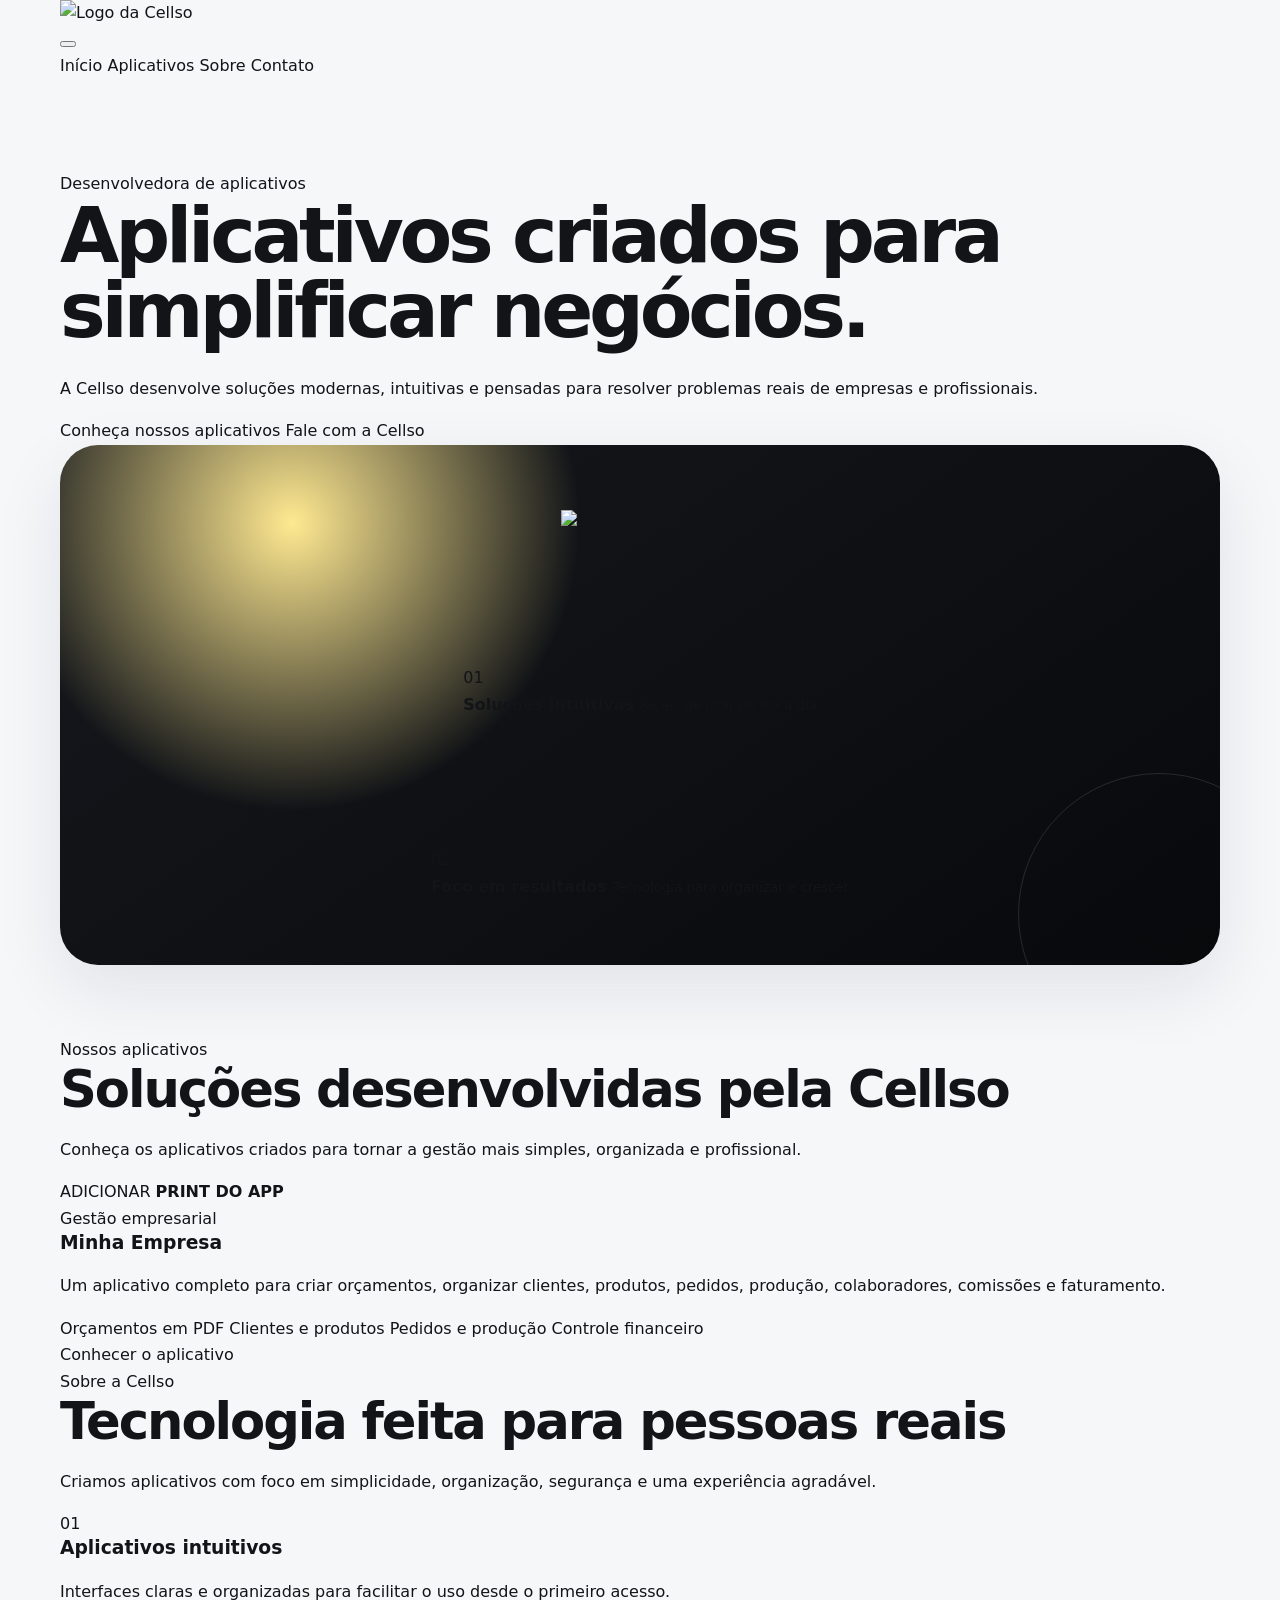
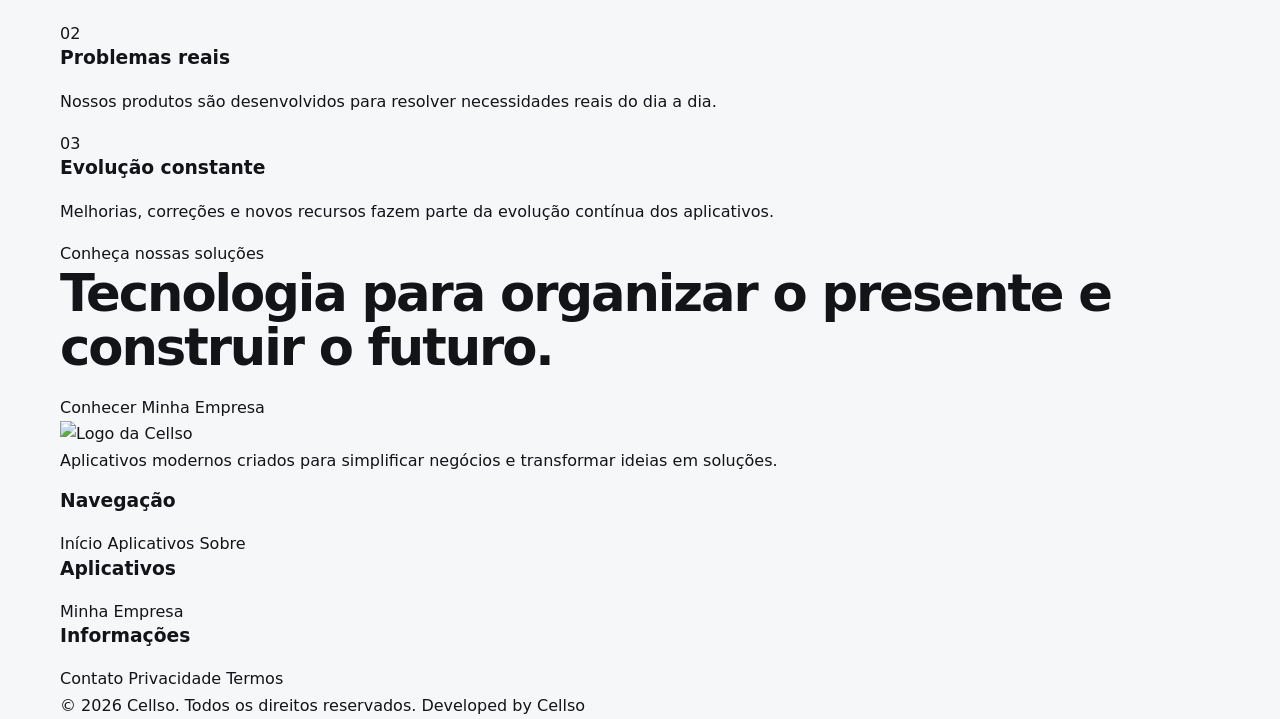
==== commit ef06f687: "Update index.html" ====
--- a/index.html
+++ b/index.html
@@ -1,138 +1,477 @@
 <!doctype html>
 <html lang="pt-BR">
+
 <head>
-  <meta charset="utf-8">
-  <meta name="viewport" content="width=device-width, initial-scale=1">
-  <title>Cellso | Aplicativos que simplificam negócios</title>
-  <meta name="description" content="A Cellso cria aplicativos modernos, intuitivos e seguros para simplificar a rotina de pequenos negócios.">
-  <link rel="canonical" href="https://cellso.com.br/">
-  <meta name="theme-color" content="#0b0d10">
-  <link rel="icon" href="/ativos/logo-cellso.png" type="image/png">
-  <link rel="apple-touch-icon" href="/ativos/logo-cellso.png">
-  <meta property="og:type" content="website">
-  <meta property="og:locale" content="pt_BR">
-  <meta property="og:site_name" content="Cellso">
-  <meta property="og:title" content="Cellso | Aplicativos que simplificam negócios">
-  <meta property="og:description" content="Soluções digitais criadas para transformar ideias em ferramentas úteis.">
-  <meta property="og:url" content="https://cellso.com.br/">
-  <meta property="og:image" content="https://cellso.com.br/ativos/logo-cellso.png">
-  <link rel="stylesheet" href="/estilos.css">
+    <meta charset="utf-8">
+
+    <meta
+        name="viewport"
+        content="width=device-width, initial-scale=1"
+    >
+
+    <title>Cellso | Aplicativos que simplificam negócios</title>
+
+    <meta
+        name="description"
+        content="A Cellso desenvolve aplicativos modernos e intuitivos para ajudar empresas e profissionais a organizarem seus negócios."
+    >
+
+    <link
+        rel="canonical"
+        href="https://cellso.com.br/"
+    >
+
+    <meta
+        name="theme-color"
+        content="#0b0b0b"
+    >
+
+    <link
+        rel="icon"
+        type="image/png"
+        href="ativos/logo_c_amarela.png"
+    >
+
+    <link
+        rel="apple-touch-icon"
+        href="ativos/logo_c_amarela.png"
+    >
+
+    <meta
+        property="og:type"
+        content="website"
+    >
+
+    <meta
+        property="og:locale"
+        content="pt_BR"
+    >
+
+    <meta
+        property="og:site_name"
+        content="Cellso"
+    >
+
+    <meta
+        property="og:title"
+        content="Cellso | Aplicativos que simplificam negócios"
+    >
+
+    <meta
+        property="og:description"
+        content="Desenvolvemos soluções modernas para facilitar a gestão de empresas e profissionais."
+    >
+
+    <meta
+        property="og:url"
+        content="https://cellso.com.br/"
+    >
+
+    <meta
+        property="og:image"
+        content="https://cellso.com.br/ativos/logo_cellso.png"
+    >
+
+    <link
+        rel="stylesheet"
+        href="estilos.css"
+    >
 </head>
+
 <body>
-  <header class="site-header">
-    <div class="container nav">
-      <a class="brand" href="/" aria-label="Página inicial da Cellso">
-        <div class="logo-placeholder logo-small">ADICIONAR<br>LOGO CELLSO</div>
-        <span>Cellso</span>
-      </a>
-      <button class="menu-toggle" type="button" aria-label="Abrir menu" aria-expanded="false">☰</button>
-      <nav class="nav-links" aria-label="Menu principal">
-        <a href="#aplicativos">Aplicativos</a>
-        <a href="#sobre">Sobre</a>
-        <a href="/contato">Contato</a>
-      </nav>
-    </div>
-  </header>
-
-  <main>
-    <section class="hero">
-      <div class="container hero-grid">
-        <div class="hero-copy reveal">
-          <span class="eyebrow">Tecnologia criada para resolver</span>
-          <h1>Aplicativos que simplificam negócios e transformam ideias em soluções.</h1>
-          <p>A Cellso desenvolve experiências digitais modernas, intuitivas e pensadas para problemas reais.</p>
-          <div class="actions">
-            <a class="btn btn-primary" href="#aplicativos">Conheça nossos aplicativos</a>
-            <a class="btn btn-secondary" href="/contato">Fale com a Cellso</a>
-          </div>
+
+    <header class="cabecalho">
+
+        <div class="container cabecalho-conteudo">
+
+            <a
+                class="marca"
+                href="/"
+                aria-label="Página inicial da Cellso"
+            >
+                <img
+                    src="ativos/logo_cellso.png"
+                    alt="Logo da Cellso"
+                >
+            </a>
+
+            <button
+                class="menu-botao"
+                type="button"
+                aria-label="Abrir menu"
+                aria-expanded="false"
+                aria-controls="menu-principal"
+            >
+                <span></span>
+                <span></span>
+                <span></span>
+            </button>
+
+            <nav
+                class="menu"
+                id="menu-principal"
+                aria-label="Menu principal"
+            >
+                <a href="#inicio">Início</a>
+                <a href="#aplicativos">Aplicativos</a>
+                <a href="#sobre">Sobre</a>
+                <a href="/contato">Contato</a>
+            </nav>
+
         </div>
-        <div class="hero-visual reveal" aria-label="Espaço reservado para identidade visual da Cellso">
-          <div class="logo-placeholder logo-hero">ADICIONAR<br>LOGO CELLSO</div>
-          <span class="visual-label">Cellso Apps</span>
+
+    </header>
+
+    <main>
+
+        <section
+            class="hero"
+            id="inicio"
+        >
+
+            <div class="hero-decoracao hero-decoracao-um"></div>
+            <div class="hero-decoracao hero-decoracao-dois"></div>
+
+            <div class="container hero-conteudo">
+
+                <div class="hero-texto">
+
+                    <span class="etiqueta">
+                        Desenvolvedora de aplicativos
+                    </span>
+
+                    <h1>
+                        Aplicativos criados para
+                        <span>simplificar negócios.</span>
+                    </h1>
+
+                    <p>
+                        A Cellso desenvolve soluções modernas, intuitivas e
+                        pensadas para resolver problemas reais de empresas
+                        e profissionais.
+                    </p>
+
+                    <div class="hero-acoes">
+
+                        <a
+                            class="botao botao-principal"
+                            href="#aplicativos"
+                        >
+                            Conheça nossos aplicativos
+                        </a>
+
+                        <a
+                            class="botao botao-secundario"
+                            href="/contato"
+                        >
+                            Fale com a Cellso
+                        </a>
+
+                    </div>
+
+                </div>
+
+                <div class="hero-visual">
+
+                    <div class="hero-logo-area">
+
+                        <div class="hero-logo-brilho"></div>
+
+                        <img
+                            src="ativos/logo_c_amarela.png"
+                            alt="Símbolo da Cellso"
+                        >
+
+                    </div>
+
+                    <div class="hero-cartao hero-cartao-superior">
+                        <span class="hero-cartao-icone">01</span>
+
+                        <div>
+                            <strong>Soluções intuitivas</strong>
+                            <small>Fáceis de usar no dia a dia</small>
+                        </div>
+                    </div>
+
+                    <div class="hero-cartao hero-cartao-inferior">
+                        <span class="hero-cartao-icone">02</span>
+
+                        <div>
+                            <strong>Foco em resultados</strong>
+                            <small>Tecnologia para organizar e crescer</small>
+                        </div>
+                    </div>
+
+                </div>
+
+            </div>
+
+        </section>
+
+        <section
+            class="secao aplicativos"
+            id="aplicativos"
+        >
+
+            <div class="container">
+
+                <div class="secao-cabecalho">
+
+                    <span class="etiqueta">
+                        Nossos aplicativos
+                    </span>
+
+                    <h2>
+                        Soluções desenvolvidas pela Cellso
+                    </h2>
+
+                    <p>
+                        Conheça os aplicativos criados para tornar a gestão
+                        mais simples, organizada e profissional.
+                    </p>
+
+                </div>
+
+                <article class="aplicativo-card">
+
+                    <div class="aplicativo-visual">
+
+                        <div class="aplicativo-fundo"></div>
+
+                        <div class="aplicativo-celular">
+
+                            <div class="aplicativo-celular-topo"></div>
+
+                            <div class="aplicativo-tela">
+
+                                <div class="aplicativo-marca-placeholder">
+                                    <span>ADICIONAR</span>
+                                    <strong>PRINT DO APP</strong>
+                                </div>
+
+                            </div>
+
+                        </div>
+
+                    </div>
+
+                    <div class="aplicativo-informacoes">
+
+                        <div class="aplicativo-categoria">
+                            Gestão empresarial
+                        </div>
+
+                        <h3>
+                            Minha Empresa
+                        </h3>
+
+                        <p class="aplicativo-descricao">
+                            Um aplicativo completo para criar orçamentos,
+                            organizar clientes, produtos, pedidos, produção,
+                            colaboradores, comissões e faturamento.
+                        </p>
+
+                        <div class="aplicativo-recursos">
+
+                            <span>Orçamentos em PDF</span>
+                            <span>Clientes e produtos</span>
+                            <span>Pedidos e produção</span>
+                            <span>Controle financeiro</span>
+
+                        </div>
+
+                        <a
+                            class="botao botao-principal"
+                            href="/minha-empresa"
+                        >
+                            Conhecer o aplicativo
+                        </a>
+
+                    </div>
+
+                </article>
+
+            </div>
+
+        </section>
+
+        <section
+            class="secao diferenciais"
+            id="sobre"
+        >
+
+            <div class="container">
+
+                <div class="secao-cabecalho">
+
+                    <span class="etiqueta">
+                        Sobre a Cellso
+                    </span>
+
+                    <h2>
+                        Tecnologia feita para pessoas reais
+                    </h2>
+
+                    <p>
+                        Criamos aplicativos com foco em simplicidade,
+                        organização, segurança e uma experiência agradável.
+                    </p>
+
+                </div>
+
+                <div class="diferenciais-grid">
+
+                    <article class="diferencial-card">
+
+                        <span class="diferencial-numero">01</span>
+
+                        <h3>
+                            Aplicativos intuitivos
+                        </h3>
+
+                        <p>
+                            Interfaces claras e organizadas para facilitar
+                            o uso desde o primeiro acesso.
+                        </p>
+
+                    </article>
+
+                    <article class="diferencial-card">
+
+                        <span class="diferencial-numero">02</span>
+
+                        <h3>
+                            Problemas reais
+                        </h3>
+
+                        <p>
+                            Nossos produtos são desenvolvidos para resolver
+                            necessidades reais do dia a dia.
+                        </p>
+
+                    </article>
+
+                    <article class="diferencial-card">
+
+                        <span class="diferencial-numero">03</span>
+
+                        <h3>
+                            Evolução constante
+                        </h3>
+
+                        <p>
+                            Melhorias, correções e novos recursos fazem parte
+                            da evolução contínua dos aplicativos.
+                        </p>
+
+                    </article>
+
+                </div>
+
+            </div>
+
+        </section>
+
+        <section class="chamada">
+
+            <div class="container chamada-conteudo">
+
+                <div>
+
+                    <span class="etiqueta">
+                        Conheça nossas soluções
+                    </span>
+
+                    <h2>
+                        Tecnologia para organizar o presente e construir o futuro.
+                    </h2>
+
+                </div>
+
+                <a
+                    class="botao botao-claro"
+                    href="/minha-empresa"
+                >
+                    Conhecer Minha Empresa
+                </a>
+
+            </div>
+
+        </section>
+
+    </main>
+
+    <footer class="rodape">
+
+        <div class="container rodape-conteudo">
+
+            <div class="rodape-marca">
+
+                <img
+                    src="ativos/logo_cellso.png"
+                    alt="Logo da Cellso"
+                >
+
+                <p>
+                    Aplicativos modernos criados para simplificar negócios
+                    e transformar ideias em soluções.
+                </p>
+
+            </div>
+
+            <div class="rodape-coluna">
+
+                <h3>
+                    Navegação
+                </h3>
+
+                <a href="/">Início</a>
+                <a href="#aplicativos">Aplicativos</a>
+                <a href="#sobre">Sobre</a>
+
+            </div>
+
+            <div class="rodape-coluna">
+
+                <h3>
+                    Aplicativos
+                </h3>
+
+                <a href="/minha-empresa">
+                    Minha Empresa
+                </a>
+
+            </div>
+
+            <div class="rodape-coluna">
+
+                <h3>
+                    Informações
+                </h3>
+
+                <a href="/contato">Contato</a>
+                <a href="/privacidade">Privacidade</a>
+                <a href="/termos">Termos</a>
+
+            </div>
+
         </div>
-      </div>
-    </section>
-
-    <section id="aplicativos" class="section">
-      <div class="container">
-        <div class="section-heading reveal">
-          <span class="eyebrow">Nosso catálogo</span>
-          <h2>Aplicativos desenvolvidos pela Cellso</h2>
-          <p>Conheça a solução que estamos construindo para facilitar a gestão de pequenos negócios.</p>
+
+        <div class="container rodape-final">
+
+            <span>
+                © 2026 Cellso. Todos os direitos reservados.
+            </span>
+
+            <span>
+                Developed by Cellso
+            </span>
+
         </div>
 
-        <article class="app-card reveal">
-          <div class="app-card-media">
-            <div class="logo-placeholder app-logo-placeholder">ADICIONAR<br>LOGO MINHA EMPRESA</div>
-            <span class="status">Em desenvolvimento</span>
-          </div>
-          <div class="app-card-content">
-            <span class="app-category">Gestão empresarial</span>
-            <h3>Minha Empresa</h3>
-            <p>Orçamentos, clientes, produtos, pedidos, produção, colaboradores, comissões e faturamento em um único aplicativo.</p>
-            <div class="feature-tags">
-              <span>Orçamentos em PDF</span>
-              <span>Clientes e produtos</span>
-              <span>Pedidos e produção</span>
-              <span>Financeiro</span>
-            </div>
-            <a class="btn btn-primary" href="/minha-empresa">Conhecer o aplicativo</a>
-          </div>
-        </article>
-      </div>
-    </section>
-
-    <section id="sobre" class="section section-dark">
-      <div class="container about-grid">
-        <div class="reveal">
-          <span class="eyebrow">Sobre a Cellso</span>
-          <h2>Criamos tecnologia com propósito.</h2>
-        </div>
-        <div class="about-copy reveal">
-          <p>A Cellso nasceu para transformar necessidades reais em aplicativos úteis, acessíveis e fáceis de usar.</p>
-          <p>Nosso foco é desenvolver soluções que ajudem pessoas e empresas a ganhar organização, produtividade e controle.</p>
-        </div>
-      </div>
-    </section>
-
-    <section class="section">
-      <div class="container">
-        <div class="section-heading reveal">
-          <span class="eyebrow">Nossos princípios</span>
-          <h2>O que orienta cada aplicativo</h2>
-        </div>
-        <div class="principles-grid">
-          <article class="mini-card reveal"><span>01</span><h3>Simplicidade</h3><p>Recursos poderosos com uma experiência fácil de entender.</p></article>
-          <article class="mini-card reveal"><span>02</span><h3>Utilidade</h3><p>Funções criadas para resolver problemas reais do dia a dia.</p></article>
-          <article class="mini-card reveal"><span>03</span><h3>Confiança</h3><p>Privacidade, estabilidade e transparência em cada detalhe.</p></article>
-          <article class="mini-card reveal"><span>04</span><h3>Evolução</h3><p>Melhorias contínuas baseadas nas necessidades dos usuários.</p></article>
-        </div>
-      </div>
-    </section>
-
-    <section class="cta-section">
-      <div class="container cta-card reveal">
-        <div>
-          <span class="eyebrow">Vamos conversar</span>
-          <h2>Tem alguma dúvida sobre nossos aplicativos?</h2>
-        </div>
-        <a class="btn btn-light" href="/contato">Entrar em contato</a>
-      </div>
-    </section>
-  </main>
-
-  <footer class="site-footer">
-    <div class="container footer-grid">
-      <div>
-        <div class="logo-placeholder footer-logo">ADICIONAR LOGO RODAPÉ</div>
-        <p>Aplicativos criados para simplificar negócios.</p>
-      </div>
-      <div><h3>Aplicativos</h3><a href="/minha-empresa">Minha Empresa</a></div>
-      <div><h3>Empresa</h3><a href="/#sobre">Sobre</a><a href="/contato">Contato</a></div>
-      <div><h3>Legal</h3><a href="/privacidade">Privacidade</a><a href="/termos">Termos</a></div>
-    </div>
-    <div class="container footer-bottom"><span>© 2026 Cellso. Todos os direitos reservados.</span><span>Desenvolvido pela Cellso</span></div>
-  </footer>
-  <script src="/script.js"></script>
+    </footer>
+
+    <script src="script.js"></script>
+
 </body>
 </html>
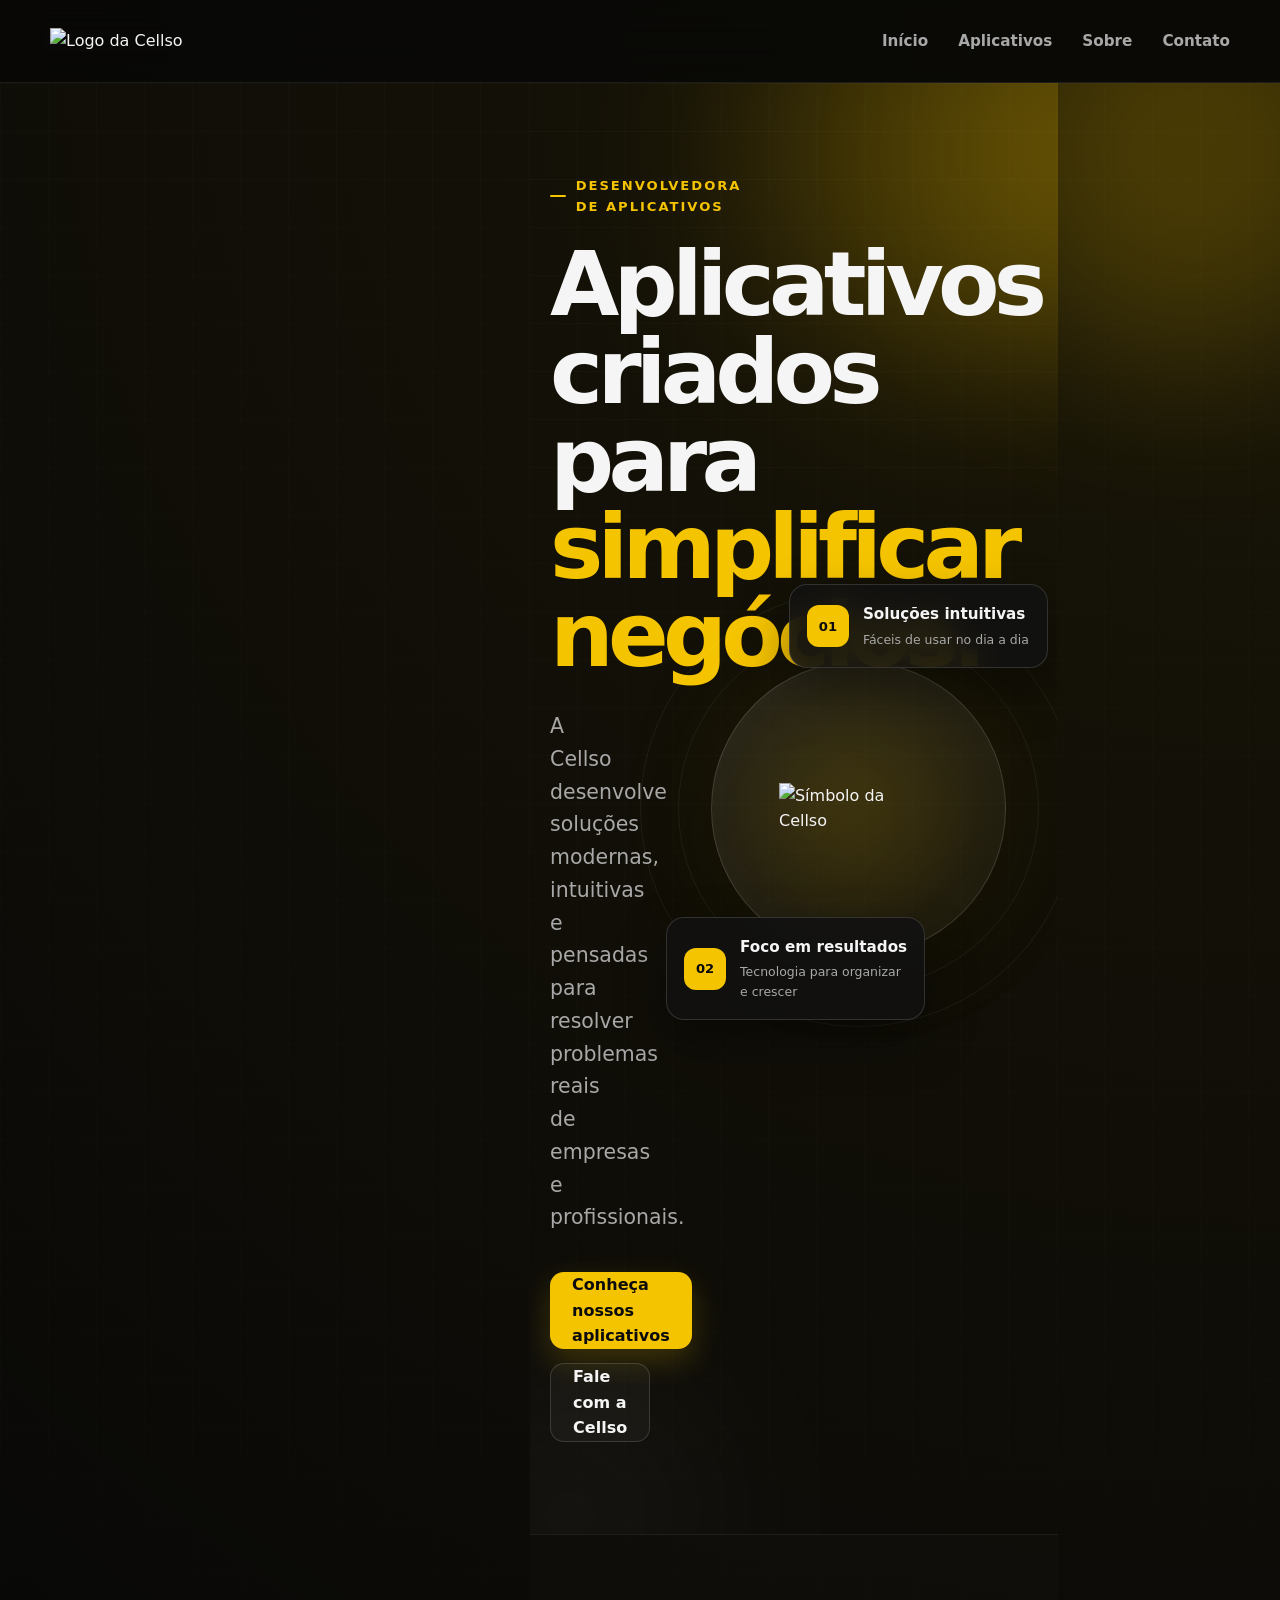
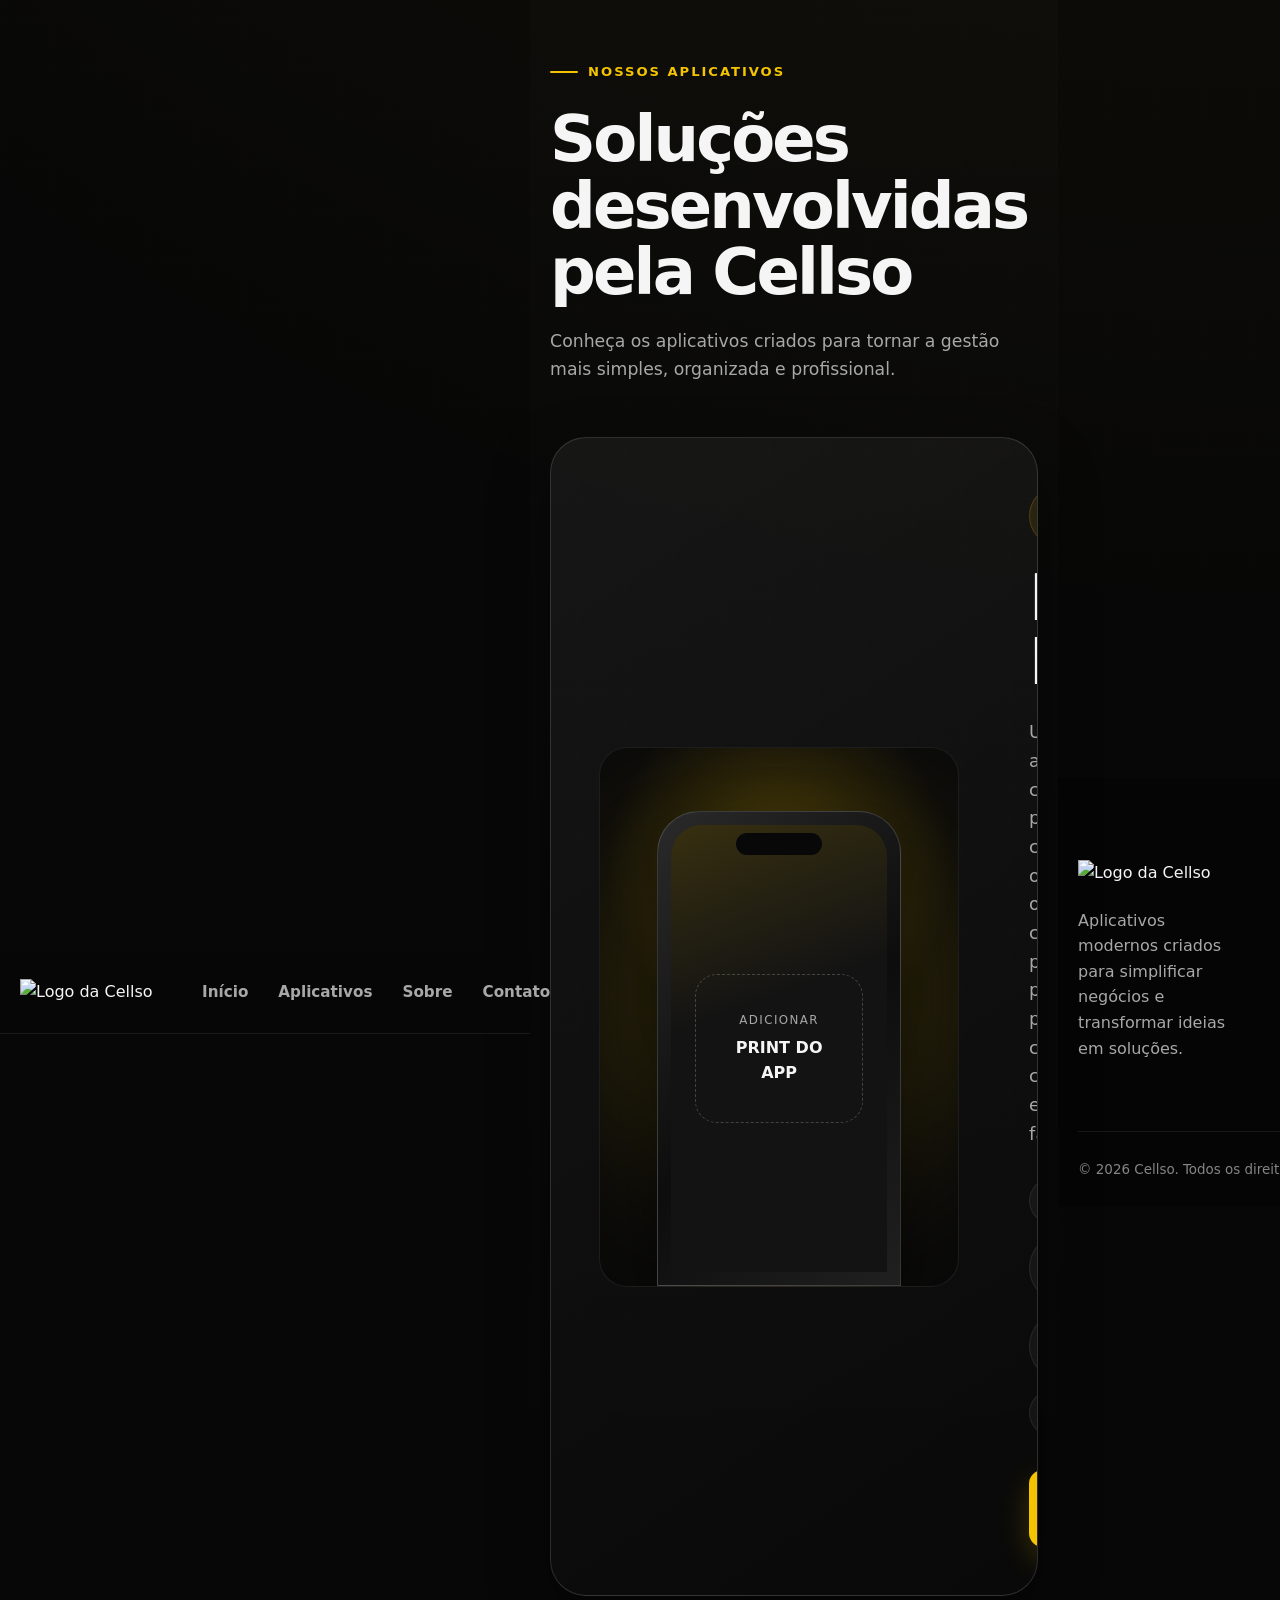
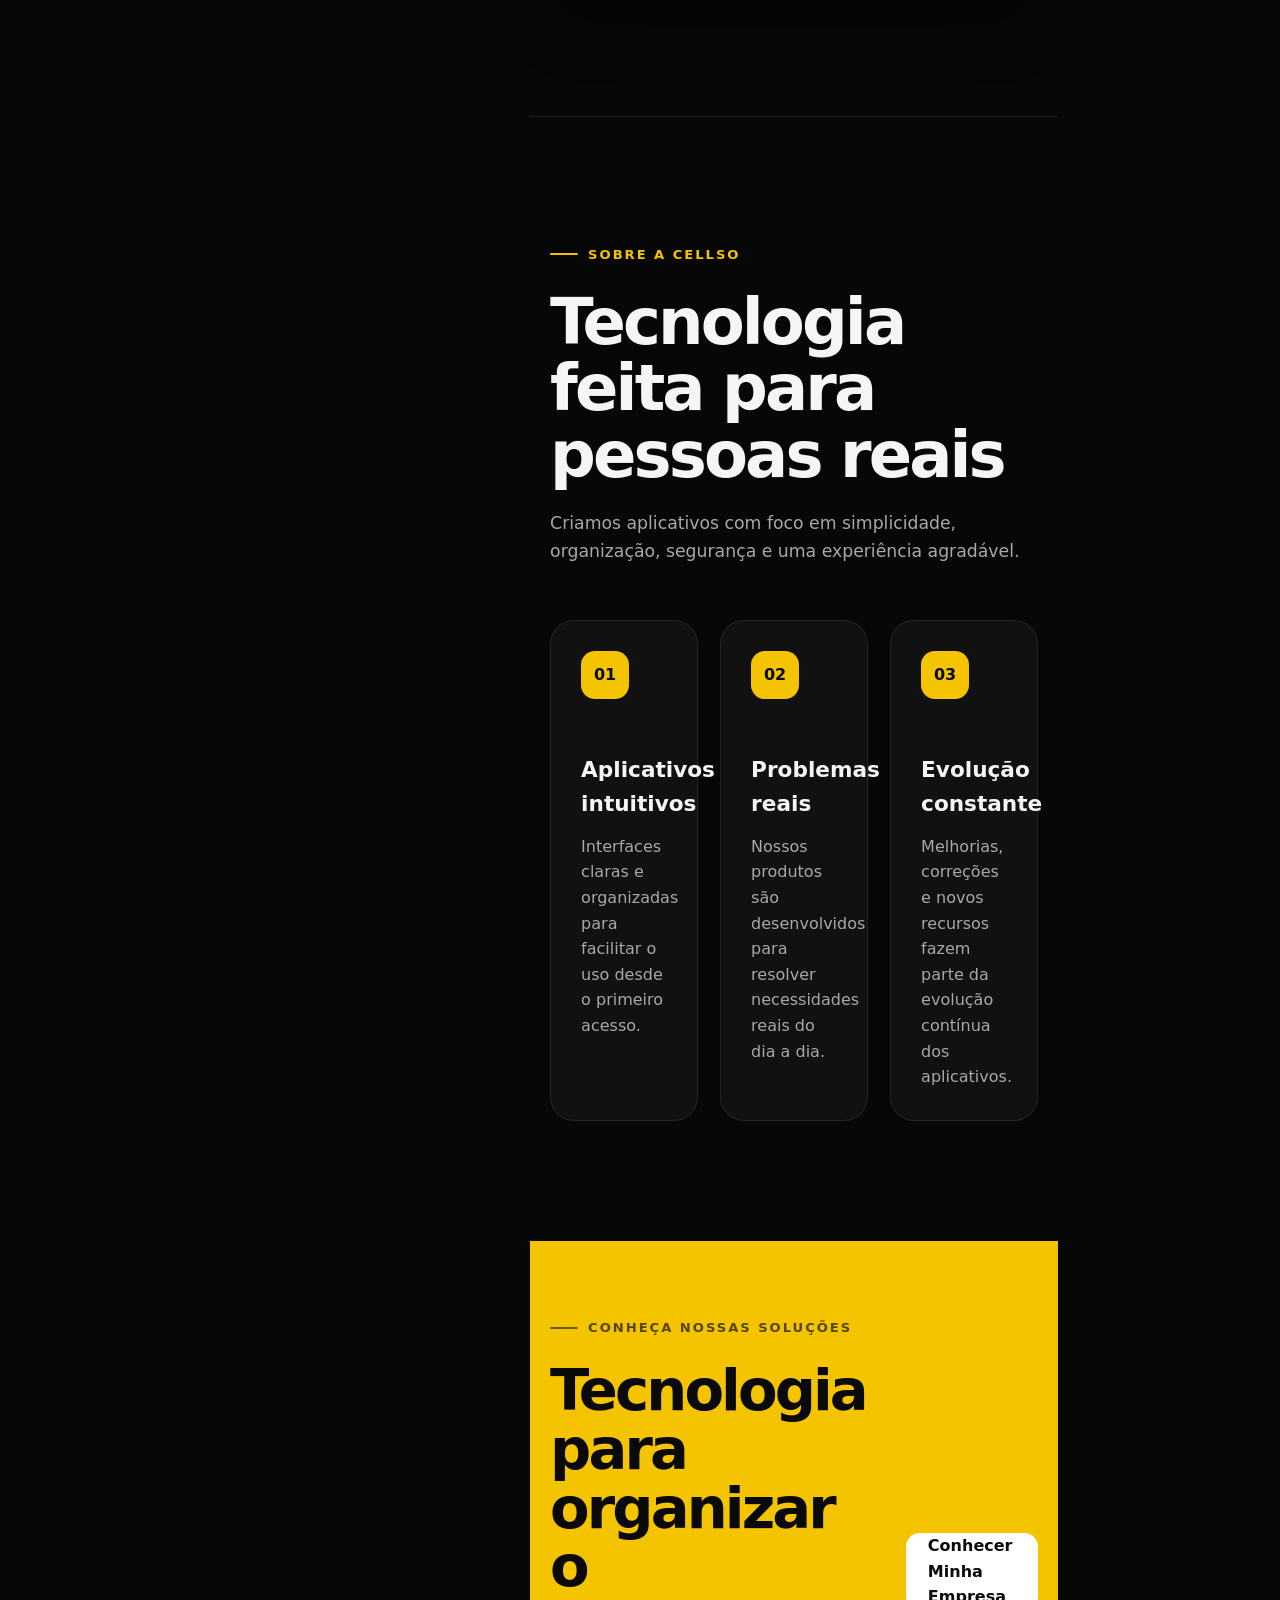
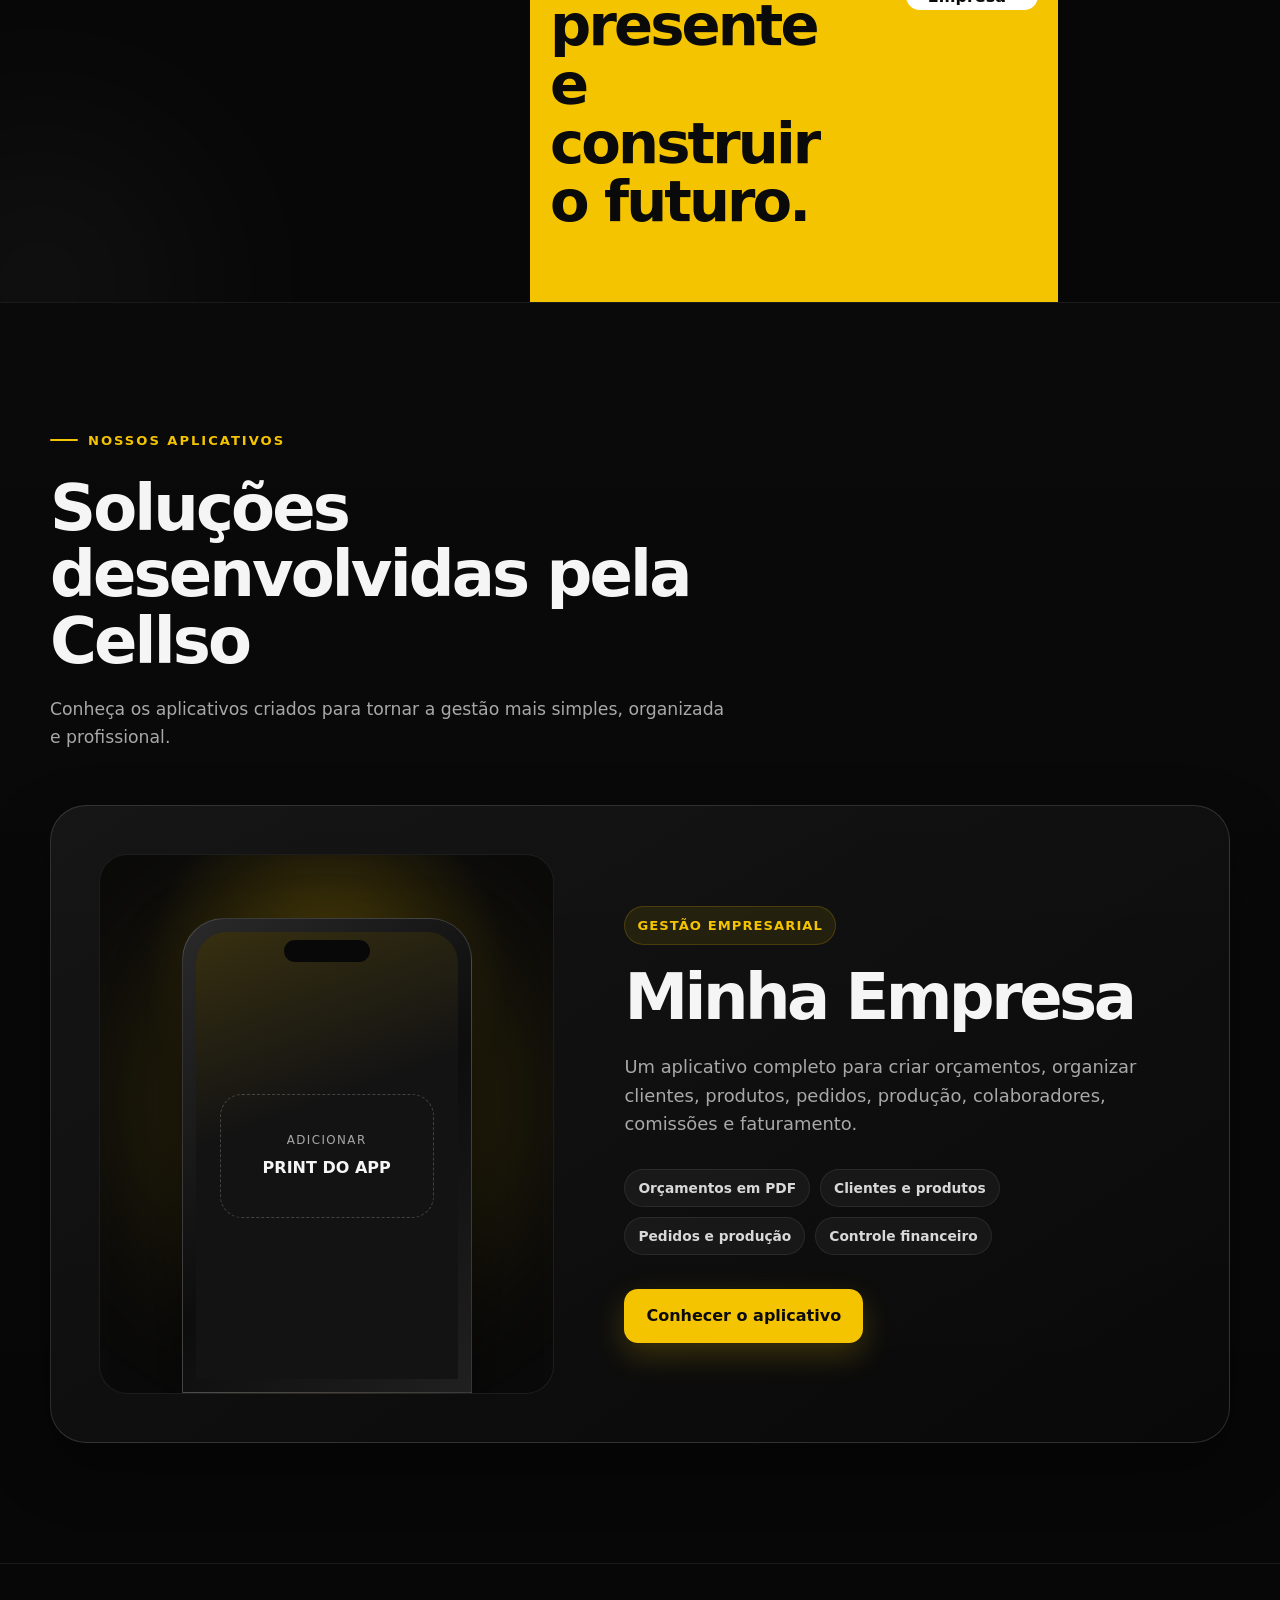
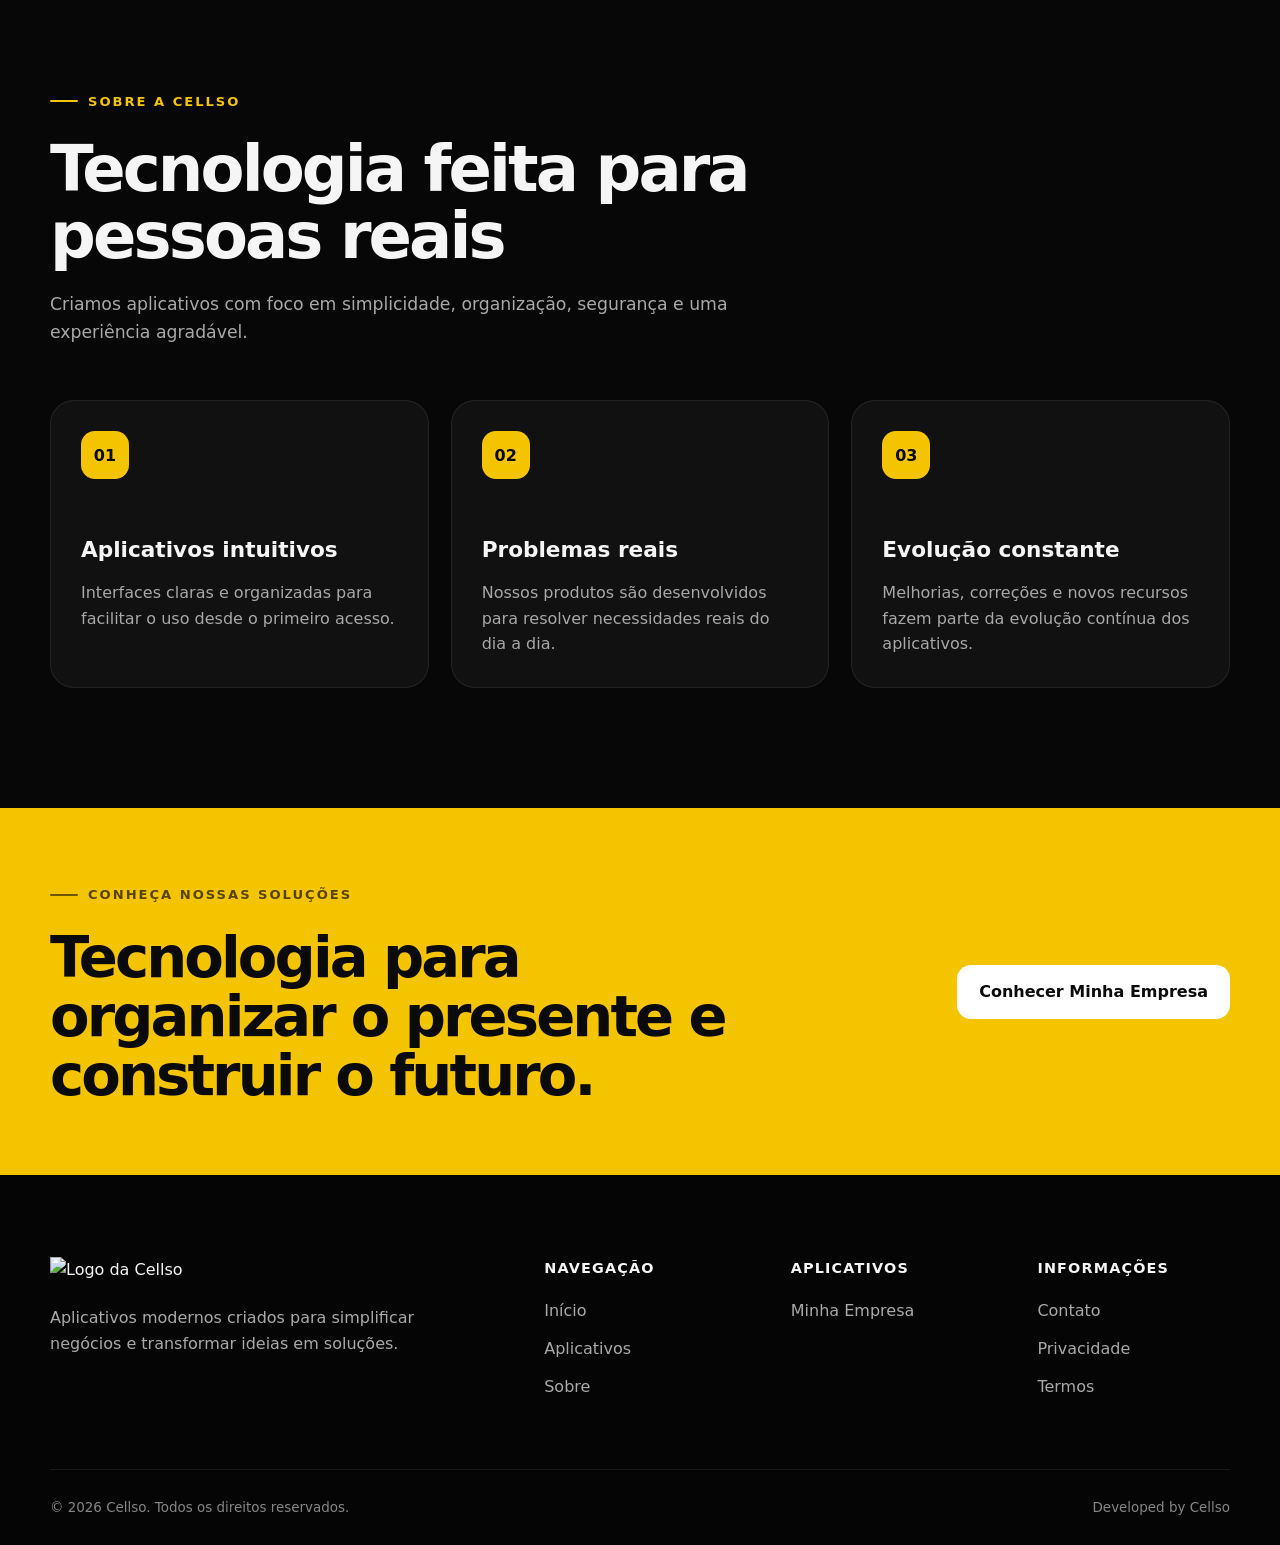
==== commit 185267b2: "Update index.html" ====
--- a/index.html
+++ b/index.html
@@ -129,6 +129,137 @@
             id="inicio"
         >
 
+            <!doctype html>
+<html lang="pt-BR">
+
+<head>
+    <meta charset="utf-8">
+
+    <meta
+        name="viewport"
+        content="width=device-width, initial-scale=1"
+    >
+
+    <title>Cellso | Aplicativos que simplificam negócios</title>
+
+    <meta
+        name="description"
+        content="A Cellso desenvolve aplicativos modernos e intuitivos para ajudar empresas e profissionais a organizarem seus negócios."
+    >
+
+    <link
+        rel="canonical"
+        href="https://cellso.com.br/"
+    >
+
+    <meta
+        name="theme-color"
+        content="#0b0b0b"
+    >
+
+    <link
+        rel="icon"
+        type="image/png"
+        href="ativos/logo_c_amarela.png"
+    >
+
+    <link
+        rel="apple-touch-icon"
+        href="ativos/logo_c_amarela.png"
+    >
+
+    <meta
+        property="og:type"
+        content="website"
+    >
+
+    <meta
+        property="og:locale"
+        content="pt_BR"
+    >
+
+    <meta
+        property="og:site_name"
+        content="Cellso"
+    >
+
+    <meta
+        property="og:title"
+        content="Cellso | Aplicativos que simplificam negócios"
+    >
+
+    <meta
+        property="og:description"
+        content="Desenvolvemos soluções modernas para facilitar a gestão de empresas e profissionais."
+    >
+
+    <meta
+        property="og:url"
+        content="https://cellso.com.br/"
+    >
+
+    <meta
+        property="og:image"
+        content="https://cellso.com.br/ativos/logo_cellso.png"
+    >
+
+    <link
+        rel="stylesheet"
+        href="estilos.css"
+    >
+</head>
+
+<body>
+
+    <header class="cabecalho">
+
+        <div class="container cabecalho-conteudo">
+
+            <a
+                class="marca"
+                href="/"
+                aria-label="Página inicial da Cellso"
+            >
+                <img
+                    src="ativos/logo_cellso.png"
+                    alt="Logo da Cellso"
+                >
+            </a>
+
+            <button
+                class="menu-botao"
+                type="button"
+                aria-label="Abrir menu"
+                aria-expanded="false"
+                aria-controls="menu-principal"
+            >
+                <span></span>
+                <span></span>
+                <span></span>
+            </button>
+
+            <nav
+                class="menu"
+                id="menu-principal"
+                aria-label="Menu principal"
+            >
+                <a href="#inicio">Início</a>
+                <a href="#aplicativos">Aplicativos</a>
+                <a href="#sobre">Sobre</a>
+                <a href="/contato">Contato</a>
+            </nav>
+
+        </div>
+
+    </header>
+
+    <main>
+
+        <section
+            class="hero"
+            id="inicio"
+        >
+
             <div class="hero-decoracao hero-decoracao-um"></div>
             <div class="hero-decoracao hero-decoracao-dois"></div>
 
@@ -475,3 +606,350 @@
 
 </body>
 </html>
+
+            <div class="hero-decoracao hero-decoracao-um"></div>
+            <div class="hero-decoracao hero-decoracao-dois"></div>
+
+            <div class="container hero-conteudo">
+
+                <div class="hero-texto">
+
+                    <span class="etiqueta">
+                        Desenvolvedora de aplicativos
+                    </span>
+
+                    <h1>
+                        Aplicativos criados para
+                        <span>simplificar negócios.</span>
+                    </h1>
+
+                    <p>
+                        A Cellso desenvolve soluções modernas, intuitivas e
+                        pensadas para resolver problemas reais de empresas
+                        e profissionais.
+                    </p>
+
+                    <div class="hero-acoes">
+
+                        <a
+                            class="botao botao-principal"
+                            href="#aplicativos"
+                        >
+                            Conheça nossos aplicativos
+                        </a>
+
+                        <a
+                            class="botao botao-secundario"
+                            href="/contato"
+                        >
+                            Fale com a Cellso
+                        </a>
+
+                    </div>
+
+                </div>
+
+                <div class="hero-visual">
+
+                    <div class="hero-logo-area">
+
+                        <div class="hero-logo-brilho"></div>
+
+                        <img
+                            src="ativos/logo_c_amarela.png"
+                            alt="Símbolo da Cellso"
+                        >
+
+                    </div>
+
+                    <div class="hero-cartao hero-cartao-superior">
+                        <span class="hero-cartao-icone">01</span>
+
+                        <div>
+                            <strong>Soluções intuitivas</strong>
+                            <small>Fáceis de usar no dia a dia</small>
+                        </div>
+                    </div>
+
+                    <div class="hero-cartao hero-cartao-inferior">
+                        <span class="hero-cartao-icone">02</span>
+
+                        <div>
+                            <strong>Foco em resultados</strong>
+                            <small>Tecnologia para organizar e crescer</small>
+                        </div>
+                    </div>
+
+                </div>
+
+            </div>
+
+        </section>
+
+        <section
+            class="secao aplicativos"
+            id="aplicativos"
+        >
+
+            <div class="container">
+
+                <div class="secao-cabecalho">
+
+                    <span class="etiqueta">
+                        Nossos aplicativos
+                    </span>
+
+                    <h2>
+                        Soluções desenvolvidas pela Cellso
+                    </h2>
+
+                    <p>
+                        Conheça os aplicativos criados para tornar a gestão
+                        mais simples, organizada e profissional.
+                    </p>
+
+                </div>
+
+                <article class="aplicativo-card">
+
+                    <div class="aplicativo-visual">
+
+                        <div class="aplicativo-fundo"></div>
+
+                        <div class="aplicativo-celular">
+
+                            <div class="aplicativo-celular-topo"></div>
+
+                            <div class="aplicativo-tela">
+
+                                <div class="aplicativo-marca-placeholder">
+                                    <span>ADICIONAR</span>
+                                    <strong>PRINT DO APP</strong>
+                                </div>
+
+                            </div>
+
+                        </div>
+
+                    </div>
+
+                    <div class="aplicativo-informacoes">
+
+                        <div class="aplicativo-categoria">
+                            Gestão empresarial
+                        </div>
+
+                        <h3>
+                            Minha Empresa
+                        </h3>
+
+                        <p class="aplicativo-descricao">
+                            Um aplicativo completo para criar orçamentos,
+                            organizar clientes, produtos, pedidos, produção,
+                            colaboradores, comissões e faturamento.
+                        </p>
+
+                        <div class="aplicativo-recursos">
+
+                            <span>Orçamentos em PDF</span>
+                            <span>Clientes e produtos</span>
+                            <span>Pedidos e produção</span>
+                            <span>Controle financeiro</span>
+
+                        </div>
+
+                        <a
+                            class="botao botao-principal"
+                            href="/minha-empresa"
+                        >
+                            Conhecer o aplicativo
+                        </a>
+
+                    </div>
+
+                </article>
+
+            </div>
+
+        </section>
+
+        <section
+            class="secao diferenciais"
+            id="sobre"
+        >
+
+            <div class="container">
+
+                <div class="secao-cabecalho">
+
+                    <span class="etiqueta">
+                        Sobre a Cellso
+                    </span>
+
+                    <h2>
+                        Tecnologia feita para pessoas reais
+                    </h2>
+
+                    <p>
+                        Criamos aplicativos com foco em simplicidade,
+                        organização, segurança e uma experiência agradável.
+                    </p>
+
+                </div>
+
+                <div class="diferenciais-grid">
+
+                    <article class="diferencial-card">
+
+                        <span class="diferencial-numero">01</span>
+
+                        <h3>
+                            Aplicativos intuitivos
+                        </h3>
+
+                        <p>
+                            Interfaces claras e organizadas para facilitar
+                            o uso desde o primeiro acesso.
+                        </p>
+
+                    </article>
+
+                    <article class="diferencial-card">
+
+                        <span class="diferencial-numero">02</span>
+
+                        <h3>
+                            Problemas reais
+                        </h3>
+
+                        <p>
+                            Nossos produtos são desenvolvidos para resolver
+                            necessidades reais do dia a dia.
+                        </p>
+
+                    </article>
+
+                    <article class="diferencial-card">
+
+                        <span class="diferencial-numero">03</span>
+
+                        <h3>
+                            Evolução constante
+                        </h3>
+
+                        <p>
+                            Melhorias, correções e novos recursos fazem parte
+                            da evolução contínua dos aplicativos.
+                        </p>
+
+                    </article>
+
+                </div>
+
+            </div>
+
+        </section>
+
+        <section class="chamada">
+
+            <div class="container chamada-conteudo">
+
+                <div>
+
+                    <span class="etiqueta">
+                        Conheça nossas soluções
+                    </span>
+
+                    <h2>
+                        Tecnologia para organizar o presente e construir o futuro.
+                    </h2>
+
+                </div>
+
+                <a
+                    class="botao botao-claro"
+                    href="/minha-empresa"
+                >
+                    Conhecer Minha Empresa
+                </a>
+
+            </div>
+
+        </section>
+
+    </main>
+
+    <footer class="rodape">
+
+        <div class="container rodape-conteudo">
+
+            <div class="rodape-marca">
+
+                <img
+                    src="ativos/logo_cellso.png"
+                    alt="Logo da Cellso"
+                >
+
+                <p>
+                    Aplicativos modernos criados para simplificar negócios
+                    e transformar ideias em soluções.
+                </p>
+
+            </div>
+
+            <div class="rodape-coluna">
+
+                <h3>
+                    Navegação
+                </h3>
+
+                <a href="/">Início</a>
+                <a href="#aplicativos">Aplicativos</a>
+                <a href="#sobre">Sobre</a>
+
+            </div>
+
+            <div class="rodape-coluna">
+
+                <h3>
+                    Aplicativos
+                </h3>
+
+                <a href="/minha-empresa">
+                    Minha Empresa
+                </a>
+
+            </div>
+
+            <div class="rodape-coluna">
+
+                <h3>
+                    Informações
+                </h3>
+
+                <a href="/contato">Contato</a>
+                <a href="/privacidade">Privacidade</a>
+                <a href="/termos">Termos</a>
+
+            </div>
+
+        </div>
+
+        <div class="container rodape-final">
+
+            <span>
+                © 2026 Cellso. Todos os direitos reservados.
+            </span>
+
+            <span>
+                Developed by Cellso
+            </span>
+
+        </div>
+
+    </footer>
+
+    <script src="script.js"></script>
+
+</body>
+</html>
--- a/estilos.css
+++ b/estilos.css
@@ -1,4 +1,3043 @@
-:root{--bg:#f6f7f9;--surface:#fff;--ink:#121417;--muted:#667085;--line:#e5e7eb;--dark:#0b0d10;--yellow:#f7c800;--yellow-dark:#dbaa00;--radius:24px;--shadow:0 24px 70px rgba(16,24,40,.09)}
-*{box-sizing:border-box}html{scroll-behavior:smooth}body{margin:0;font-family:Inter,ui-sans-serif,system-ui,-apple-system,BlinkMacSystemFont,"Segoe UI",sans-serif;color:var(--ink);background:var(--bg);line-height:1.65}a{color:inherit;text-decoration:none}img{max-width:100%;display:block}.container{width:min(1160px,calc(100% - 40px));margin-inline:auto}.site-header{position:sticky;top:0;z-index:50;background:rgba(246,247,249,.88);backdrop-filter:blur(16px);border-bottom:1px solid rgba(229,231,235,.8)}.nav{min-height:76px;display:flex;align-items:center;justify-content:space-between;gap:24px}.brand{display:flex;align-items:center;gap:12px;font-weight:800;font-size:1.15rem}.nav-links{display:flex;align-items:center;gap:30px}.nav-links a{color:#474d57;font-weight:600;font-size:.95rem}.nav-links a:hover{color:#000}.menu-toggle{display:none;border:0;background:transparent;font-size:1.5rem}.hero{padding:92px 0 72px}.hero-grid,.product-hero-grid{display:grid;grid-template-columns:1.15fr .85fr;gap:64px;align-items:center}.eyebrow{display:inline-flex;align-items:center;gap:8px;font-size:.78rem;letter-spacing:.16em;text-transform:uppercase;font-weight:800;color:#8b6b00}.eyebrow:before{content:"";width:24px;height:2px;background:var(--yellow)}h1,h2,h3,p{margin-top:0}h1{font-size:clamp(2.8rem,6vw,5.7rem);line-height:.98;letter-spacing:-.055em;margin-bottom:28px}h2{font-size:clamp(2rem,4vw,3.6rem);line-height:1.05;letter-spacing:-.04em;margin-bottom:20px}h3{line-height:1.2}.hero-copy>p,.lead,.section-heading>p{font-size:1.14rem;color:var(--muted);max-width:680px}.actions{display:flex;flex-wrap:wrap;gap:14px;margin-top:34px}.btn{display:inline-flex;align-items:center;justify-content:center;min-height:52px;padding:0 22px;border-radius:999px;font-weight:800;transition:.25s;border:1px solid transparent}.btn:hover{transform:translateY(-2px)}.btn-primary{background:var(--yellow);color:#171300;box-shadow:0 12px 30px rgba(247,200,0,.22)}.btn-primary:hover{background:#ffd51c}.btn-secondary{background:var(--surface);border-color:var(--line)}.btn-light{background:#fff;color:#111}.hero-visual,.phone-stage{min-height:520px;border-radius:38px;background:radial-gradient(circle at 20% 15%,#ffe991,transparent 28%),linear-gradient(145deg,#15181d,#08090b);box-shadow:var(--shadow);display:grid;place-items:center;position:relative;overflow:hidden}.hero-visual:after,.phone-stage:after{content:"";position:absolute;width:280px;height:280px;border:1px solid rgba(255,255,255,.12);border-radius:50%;right:-80px;bottom:-90px}.visual-label{position:absolute;bottom:28px;color:#fff;font-weight:700;letter-spacing:.12em;text-transform:uppercase;font-size:.75rem}.logo-placeholder{display:grid;place-items:center;text-align:center;border:1px dashed rgba(18,20,23,.35);background:rgba(255,255,255,.7);color:#666;font-size:.7rem;font-weight:800;letter-spacing:.08em}.logo-small{width:46px;height:46px;border-radius:14px}.logo-hero{width:230px;height:230px;border-radius:52px}.section{padding:100px 0}.section-soft{background:#eef0f3}.section-dark{background:var(--dark);color:#fff}.section-dark .eyebrow{color:#f5d758}.section-dark p{color:#aab0bb}.section-heading{max-width:780px;margin-bottom:44px}.app-card{display:grid;grid-template-columns:.85fr 1.15fr;background:var(--surface);border:1px solid var(--line);border-radius:32px;overflow:hidden;box-shadow:var(--shadow)}.app-card-media{min-height:470px;padding:36px;background:linear-gradient(145deg,#181b20,#08090b);display:grid;place-items:center;position:relative}.app-logo-placeholder{width:210px;height:210px;border-radius:48px}.status{position:absolute;top:28px;left:28px;background:#fff3b6;color:#6b5500;padding:8px 12px;border-radius:999px;font-size:.78rem;font-weight:800}.app-card-content{padding:56px;align-self:center}.app-category{color:#8b6b00;text-transform:uppercase;font-weight:800;font-size:.78rem;letter-spacing:.13em}.app-card h3{font-size:2.7rem;margin:10px 0 16px}.app-card p{font-size:1.08rem;color:var(--muted)}.feature-tags{display:flex;flex-wrap:wrap;gap:10px;margin:24px 0 30px}.feature-tags span{padding:9px 12px;border-radius:999px;background:#f2f3f5;font-size:.84rem;font-weight:700}.about-grid,.roadmap-grid,.video-grid{display:grid;grid-template-columns:1fr 1fr;gap:72px}.about-copy{font-size:1.16rem}.principles-grid,.features-grid{display:grid;grid-template-columns:repeat(4,1fr);gap:18px}.mini-card,.feature-card{padding:28px;background:var(--surface);border:1px solid var(--line);border-radius:22px}.mini-card>span,.feature-card>span{font-weight:900;color:#9a7900}.mini-card p,.feature-card p{color:var(--muted)}.cta-section{padding:20px 0 100px}.cta-card{background:var(--yellow);border-radius:32px;padding:48px;display:flex;align-items:center;justify-content:space-between;gap:24px}.cta-card h2{max-width:720px;margin-bottom:0}.site-footer{background:#08090b;color:#fff;padding:76px 0 24px}.footer-grid{display:grid;grid-template-columns:2fr 1fr 1fr 1fr;gap:40px}.footer-grid h3{font-size:.85rem;text-transform:uppercase;letter-spacing:.12em;color:#8f96a3}.footer-grid a{display:block;color:#c7cbd2;margin:9px 0}.footer-grid p{color:#9da3ad}.footer-logo{width:180px;height:64px;border-color:#444;background:#15171b;color:#888}.footer-bottom{border-top:1px solid #25282d;margin-top:54px;padding-top:22px;display:flex;justify-content:space-between;gap:20px;color:#8f96a3;font-size:.86rem}.product-hero{padding:90px 0}.product-title-row{display:flex;align-items:center;gap:22px;margin:20px 0}.product-title-row h1{font-size:clamp(2.6rem,5vw,5rem);margin:0}.product-subtitle{margin:6px 0 0;color:var(--muted);font-size:1.1rem}.app-icon-large{width:100px;height:100px;border-radius:26px;flex:0 0 auto}.availability{margin-top:20px;color:var(--muted);font-size:.9rem}.phone-placeholder{width:270px;height:530px;border:10px solid #20242b;border-radius:42px;background:#f6f7f9;display:grid;place-items:center;text-align:center;color:#777;font-weight:800;font-size:.78rem}.stats-strip{background:#fff;border-block:1px solid var(--line)}.stats-grid{display:grid;grid-template-columns:repeat(4,1fr);padding:28px 0}.stats-grid div{text-align:center;border-right:1px solid var(--line)}.stats-grid div:last-child{border-right:0}.stats-grid strong{display:block;font-size:1.6rem}.stats-grid span{color:var(--muted);font-size:.85rem}.gallery-grid{display:grid;grid-template-columns:repeat(3,1fr);gap:22px}.screen-card{margin:0}.screen-placeholder{aspect-ratio:9/18;border-radius:28px;background:linear-gradient(145deg,#fff,#dfe3e8);border:1px dashed #9ca3af;display:grid;place-items:center;text-align:center;color:#777;font-size:.74rem;font-weight:800}.screen-card figcaption{text-align:center;margin-top:12px;font-weight:700}.video-placeholder{min-height:360px;border-radius:30px;background:#101216;color:#777;display:grid;place-items:center;text-align:center;font-weight:900}.steps-grid{display:grid;grid-template-columns:repeat(4,1fr);gap:20px}.step{padding:28px;border:1px solid #25282e;border-radius:22px}.step>span{display:grid;place-items:center;width:44px;height:44px;border-radius:50%;background:var(--yellow);color:#111;font-weight:900;margin-bottom:40px}.timeline{border-left:1px solid #d3d6dc;padding-left:28px}.timeline article{position:relative;padding:0 0 36px}.timeline-dot{position:absolute;width:13px;height:13px;border-radius:50%;background:var(--yellow);left:-35px;top:5px}.timeline small{color:#8b6b00;font-weight:800}.future-list>div{display:flex;gap:20px;padding:22px 0;border-bottom:1px solid var(--line)}.future-list span{font-weight:900;color:#987600}.future-list p{margin:0}.faq-wrap{max-width:900px}.faq{background:#fff;border:1px solid var(--line);border-radius:18px;padding:22px 24px;margin:14px 0}.faq summary{cursor:pointer;font-weight:800}.faq p{color:var(--muted);margin:16px 0 0}.legal-page{padding:80px 0 110px}.legal-hero{max-width:820px;margin-bottom:40px}.legal-hero h1,.legal-content h1{font-size:clamp(2.6rem,5vw,4.7rem)}.legal-content{max-width:860px;background:#fff;border:1px solid var(--line);border-radius:28px;padding:56px;box-shadow:var(--shadow)}.legal-content h2{font-size:1.45rem;margin-top:34px}.legal-content p{color:#4f5661}.legal-date{color:#8b6b00!important;font-weight:700}.contact-grid{display:grid;grid-template-columns:1fr 1fr;gap:24px}.contact-card{background:#fff;border:1px solid var(--line);border-radius:24px;padding:36px}.contact-card>span{color:#8b6b00;font-size:.78rem;text-transform:uppercase;letter-spacing:.13em;font-weight:800}.contact-card h2{font-size:1.6rem;margin-top:12px}.contact-card p{color:var(--muted)}.reveal{opacity:0;transform:translateY(18px);transition:.7s ease}.reveal.visible{opacity:1;transform:none}
-@media(max-width:900px){.hero-grid,.product-hero-grid,.app-card,.about-grid,.roadmap-grid,.video-grid{grid-template-columns:1fr}.principles-grid,.features-grid,.steps-grid{grid-template-columns:repeat(2,1fr)}.gallery-grid{grid-template-columns:repeat(2,1fr)}.hero-visual{min-height:400px}.app-card-media{min-height:360px}.footer-grid{grid-template-columns:1fr 1fr}.contact-grid{grid-template-columns:1fr}.nav-links{display:none;position:absolute;top:76px;left:20px;right:20px;padding:18px;background:#fff;border:1px solid var(--line);border-radius:18px;box-shadow:var(--shadow);flex-direction:column;align-items:flex-start}.nav-links.open{display:flex}.menu-toggle{display:block}.cta-card{align-items:flex-start;flex-direction:column}.stats-grid{grid-template-columns:repeat(2,1fr);gap:20px}.stats-grid div{border-right:0}.legal-content{padding:34px}}
-@media(max-width:600px){.container{width:min(100% - 28px,1160px)}.hero,.product-hero{padding:64px 0}.section{padding:72px 0}.principles-grid,.features-grid,.steps-grid,.gallery-grid,.footer-grid{grid-template-columns:1fr}.app-card-content{padding:32px}.app-card h3{font-size:2.2rem}.product-title-row{align-items:flex-start}.app-icon-large{width:78px;height:78px}.footer-bottom{flex-direction:column}.cta-card{padding:32px}.legal-content{padding:26px;border-radius:20px}}
+:root {
+    --cor-fundo: #070707;
+    --cor-fundo-secundaria: #0d0d0d;
+    --cor-cartao: #111111;
+    --cor-cartao-claro: #171717;
+    --cor-texto: #f5f5f5;
+    --cor-texto-suave: #a8a8a8;
+    --cor-destaque: #f5c400;
+    --cor-destaque-clara: #ffe04d;
+    --cor-borda: rgba(255, 255, 255, 0.08);
+    --cor-borda-forte: rgba(255, 255, 255, 0.14);
+    --sombra: 0 24px 60px rgba(0, 0, 0, 0.35);
+    --raio-pequeno: 14px;
+    --raio-medio: 24px;
+    --raio-grande: 36px;
+    --largura-container: 1180px;
+}
+
+* {
+    margin: 0;
+    padding: 0;
+    box-sizing: border-box;
+}
+
+html {
+    scroll-behavior: smooth;
+}
+
+body {
+    min-height: 100vh;
+    background:
+        radial-gradient(
+            circle at top right,
+            rgba(245, 196, 0, 0.08),
+            transparent 28%
+        ),
+        var(--cor-fundo);
+    color: var(--cor-texto);
+    font-family:
+        Inter,
+        ui-sans-serif,
+        system-ui,
+        -apple-system,
+        BlinkMacSystemFont,
+        "Segoe UI",
+        sans-serif;
+    line-height: 1.6;
+    overflow-x: hidden;
+}
+
+body.menu-aberto {
+    overflow: hidden;
+}
+
+img {
+    display: block;
+    max-width: 100%;
+}
+
+a {
+    color: inherit;
+    text-decoration: none;
+}
+
+button,
+input,
+textarea,
+select {
+    font: inherit;
+}
+
+button {
+    border: 0;
+}
+
+.container {
+    width: min(calc(100% - 40px), var(--largura-container));
+    margin-inline: auto;
+}
+
+.cabecalho {
+    position: sticky;
+    top: 0;
+    z-index: 1000;
+    background: rgba(7, 7, 7, 0.78);
+    border-bottom: 1px solid var(--cor-borda);
+    backdrop-filter: blur(18px);
+    -webkit-backdrop-filter: blur(18px);
+}
+
+.cabecalho.rolado {
+    background: rgba(7, 7, 7, 0.94);
+    box-shadow: 0 12px 40px rgba(0, 0, 0, 0.24);
+}
+
+.cabecalho-conteudo {
+    min-height: 82px;
+    display: flex;
+    align-items: center;
+    justify-content: space-between;
+    gap: 32px;
+}
+
+.marca {
+    display: inline-flex;
+    align-items: center;
+    flex-shrink: 0;
+}
+
+.marca img {
+    width: 150px;
+    height: auto;
+    object-fit: contain;
+}
+
+.menu {
+    display: flex;
+    align-items: center;
+    gap: 30px;
+}
+
+.menu a {
+    position: relative;
+    color: var(--cor-texto-suave);
+    font-size: 0.95rem;
+    font-weight: 600;
+    transition:
+        color 0.25s ease,
+        transform 0.25s ease;
+}
+
+.menu a::after {
+    content: "";
+    position: absolute;
+    left: 0;
+    bottom: -8px;
+    width: 100%;
+    height: 2px;
+    background: var(--cor-destaque);
+    transform: scaleX(0);
+    transform-origin: center;
+    transition: transform 0.25s ease;
+}
+
+.menu a:hover {
+    color: var(--cor-texto);
+    transform: translateY(-1px);
+}
+
+.menu a:hover::after {
+    transform: scaleX(1);
+}
+
+.menu-botao {
+    display: none;
+    width: 46px;
+    height: 46px;
+    padding: 11px;
+    border-radius: 12px;
+    background: var(--cor-cartao);
+    border: 1px solid var(--cor-borda);
+    cursor: pointer;
+}
+
+.menu-botao span {
+    display: block;
+    width: 100%;
+    height: 2px;
+    margin: 5px 0;
+    border-radius: 999px;
+    background: var(--cor-texto);
+    transition:
+        transform 0.25s ease,
+        opacity 0.25s ease;
+}
+
+.hero {
+    position: relative;
+    min-height: calc(100vh - 82px);
+    display: flex;
+    align-items: center;
+    overflow: hidden;
+    border-bottom: 1px solid var(--cor-borda);
+}
+
+.hero::before {
+    content: "";
+    position: absolute;
+    inset: 0;
+    background-image:
+        linear-gradient(
+            rgba(255, 255, 255, 0.025) 1px,
+            transparent 1px
+        ),
+        linear-gradient(
+            90deg,
+            rgba(255, 255, 255, 0.025) 1px,
+            transparent 1px
+        );
+    background-size: 48px 48px;
+    mask-image: linear-gradient(
+        to bottom,
+        rgba(0, 0, 0, 0.6),
+        transparent 90%
+    );
+    pointer-events: none;
+}
+
+.hero-decoracao {
+    position: absolute;
+    border-radius: 50%;
+    filter: blur(90px);
+    opacity: 0.22;
+    pointer-events: none;
+}
+
+.hero-decoracao-um {
+    width: 420px;
+    height: 420px;
+    top: -140px;
+    right: -120px;
+    background: var(--cor-destaque);
+}
+
+.hero-decoracao-dois {
+    width: 320px;
+    height: 320px;
+    left: -120px;
+    bottom: -140px;
+    background: rgba(255, 255, 255, 0.18);
+}
+
+.hero-conteudo {
+    position: relative;
+    z-index: 2;
+    display: grid;
+    grid-template-columns: minmax(0, 1.1fr) minmax(360px, 0.9fr);
+    align-items: center;
+    gap: 80px;
+    padding-block: 92px;
+}
+
+.hero-texto {
+    max-width: 720px;
+}
+
+.etiqueta {
+    display: inline-flex;
+    align-items: center;
+    gap: 10px;
+    margin-bottom: 24px;
+    color: var(--cor-destaque);
+    font-size: 0.82rem;
+    font-weight: 800;
+    letter-spacing: 0.15em;
+    text-transform: uppercase;
+}
+
+.etiqueta::before {
+    content: "";
+    width: 28px;
+    height: 2px;
+    border-radius: 999px;
+    background: var(--cor-destaque);
+}
+
+.hero h1 {
+    max-width: 780px;
+    font-size: clamp(3rem, 7vw, 6.8rem);
+    line-height: 0.98;
+    letter-spacing: -0.065em;
+}
+
+.hero h1 span {
+    display: block;
+    color: var(--cor-destaque);
+}
+
+.hero-texto > p {
+    max-width: 650px;
+    margin-top: 30px;
+    color: var(--cor-texto-suave);
+    font-size: clamp(1.05rem, 2vw, 1.28rem);
+}
+
+.hero-acoes {
+    display: flex;
+    flex-wrap: wrap;
+    gap: 14px;
+    margin-top: 38px;
+}
+
+.botao {
+    min-height: 54px;
+    display: inline-flex;
+    align-items: center;
+    justify-content: center;
+    gap: 10px;
+    padding: 0 22px;
+    border-radius: 14px;
+    font-weight: 800;
+    transition:
+        transform 0.25s ease,
+        box-shadow 0.25s ease,
+        background 0.25s ease,
+        border-color 0.25s ease;
+}
+
+.botao:hover {
+    transform: translateY(-3px);
+}
+
+.botao-principal {
+    color: #0b0b0b;
+    background: var(--cor-destaque);
+    box-shadow: 0 12px 30px rgba(245, 196, 0, 0.2);
+}
+
+.botao-principal:hover {
+    background: var(--cor-destaque-clara);
+    box-shadow: 0 18px 38px rgba(245, 196, 0, 0.28);
+}
+
+.botao-secundario {
+    color: var(--cor-texto);
+    background: rgba(255, 255, 255, 0.035);
+    border: 1px solid var(--cor-borda-forte);
+}
+
+.botao-secundario:hover {
+    background: rgba(255, 255, 255, 0.07);
+    border-color: rgba(255, 255, 255, 0.22);
+}
+
+.botao-claro {
+    color: #0b0b0b;
+    background: #ffffff;
+}
+
+.botao-claro:hover {
+    background: #f1f1f1;
+}
+
+.hero-visual {
+    position: relative;
+    min-height: 540px;
+    display: flex;
+    align-items: center;
+    justify-content: center;
+}
+
+.hero-logo-area {
+    position: relative;
+    width: min(82%, 390px);
+    aspect-ratio: 1;
+    display: grid;
+    place-items: center;
+    border-radius: 50%;
+    background:
+        linear-gradient(
+            145deg,
+            rgba(255, 255, 255, 0.08),
+            rgba(255, 255, 255, 0.015)
+        );
+    border: 1px solid var(--cor-borda-forte);
+    box-shadow:
+        inset 0 0 70px rgba(255, 255, 255, 0.025),
+        var(--sombra);
+}
+
+.hero-logo-area::before,
+.hero-logo-area::after {
+    content: "";
+    position: absolute;
+    border-radius: 50%;
+    border: 1px solid rgba(255, 255, 255, 0.06);
+}
+
+.hero-logo-area::before {
+    inset: -34px;
+}
+
+.hero-logo-area::after {
+    inset: -72px;
+}
+
+.hero-logo-area img {
+    position: relative;
+    z-index: 2;
+    width: 54%;
+    max-height: 54%;
+    object-fit: contain;
+    filter: drop-shadow(0 18px 45px rgba(245, 196, 0, 0.18));
+}
+
+.hero-logo-brilho {
+    position: absolute;
+    width: 64%;
+    aspect-ratio: 1;
+    border-radius: 50%;
+    background: rgba(245, 196, 0, 0.22);
+    filter: blur(70px);
+}
+
+.hero-cartao {
+    position: absolute;
+    z-index: 5;
+    width: min(300px, 72%);
+    display: flex;
+    align-items: center;
+    gap: 14px;
+    padding: 17px;
+    border-radius: 18px;
+    background: rgba(18, 18, 18, 0.88);
+    border: 1px solid var(--cor-borda-forte);
+    box-shadow: 0 22px 50px rgba(0, 0, 0, 0.36);
+    backdrop-filter: blur(14px);
+    -webkit-backdrop-filter: blur(14px);
+}
+
+.hero-cartao-superior {
+    top: 46px;
+    right: -10px;
+}
+
+.hero-cartao-inferior {
+    left: -12px;
+    bottom: 58px;
+}
+
+.hero-cartao-icone {
+    flex: 0 0 auto;
+    width: 42px;
+    height: 42px;
+    display: grid;
+    place-items: center;
+    border-radius: 12px;
+    color: #0a0a0a;
+    background: var(--cor-destaque);
+    font-size: 0.82rem;
+    font-weight: 900;
+}
+
+.hero-cartao strong,
+.hero-cartao small {
+    display: block;
+}
+
+.hero-cartao strong {
+    font-size: 0.95rem;
+}
+
+.hero-cartao small {
+    margin-top: 3px;
+    color: var(--cor-texto-suave);
+    font-size: 0.78rem;
+}
+
+.secao {
+    padding-block: 120px;
+}
+
+.secao-cabecalho {
+    max-width: 760px;
+    margin-bottom: 54px;
+}
+
+.secao-cabecalho h2 {
+    font-size: clamp(2.4rem, 5vw, 4.4rem);
+    line-height: 1.04;
+    letter-spacing: -0.045em;
+}
+
+.secao-cabecalho p {
+    max-width: 680px;
+    margin-top: 22px;
+    color: var(--cor-texto-suave);
+    font-size: 1.08rem;
+}
+
+.aplicativos {
+    background:
+        linear-gradient(
+            180deg,
+            rgba(255, 255, 255, 0.012),
+            transparent
+        );
+}
+
+.aplicativo-card {
+    display: grid;
+    grid-template-columns: minmax(360px, 0.9fr) minmax(0, 1.1fr);
+    align-items: center;
+    gap: 70px;
+    padding: 48px;
+    border-radius: var(--raio-grande);
+    background:
+        linear-gradient(
+            145deg,
+            rgba(255, 255, 255, 0.055),
+            rgba(255, 255, 255, 0.012)
+        );
+    border: 1px solid var(--cor-borda-forte);
+    box-shadow: var(--sombra);
+    overflow: hidden;
+}
+
+.aplicativo-visual {
+    position: relative;
+    min-height: 540px;
+    display: flex;
+    align-items: flex-end;
+    justify-content: center;
+    border-radius: 28px;
+    background:
+        radial-gradient(
+            circle at 50% 22%,
+            rgba(245, 196, 0, 0.22),
+            transparent 38%
+        ),
+        #0a0a0a;
+    border: 1px solid var(--cor-borda);
+    overflow: hidden;
+}
+
+.aplicativo-fundo {
+    position: absolute;
+    width: 390px;
+    height: 390px;
+    top: 52px;
+    border-radius: 50%;
+    background: rgba(245, 196, 0, 0.14);
+    filter: blur(70px);
+}
+
+.aplicativo-celular {
+    position: relative;
+    z-index: 2;
+    width: min(68%, 290px);
+    height: 475px;
+    padding: 13px;
+    border-radius: 42px 42px 0 0;
+    background:
+        linear-gradient(
+            135deg,
+            #2a2a2a,
+            #0d0d0d 54%,
+            #202020
+        );
+    border: 1px solid rgba(255, 255, 255, 0.16);
+    box-shadow: 0 28px 60px rgba(0, 0, 0, 0.5);
+}
+
+.aplicativo-celular-topo {
+    position: absolute;
+    z-index: 3;
+    top: 21px;
+    left: 50%;
+    width: 86px;
+    height: 22px;
+    border-radius: 999px;
+    background: #080808;
+    transform: translateX(-50%);
+}
+
+.aplicativo-tela {
+    width: 100%;
+    height: 100%;
+    display: grid;
+    place-items: center;
+    padding: 24px;
+    border-radius: 31px 31px 0 0;
+    background:
+        linear-gradient(
+            160deg,
+            rgba(245, 196, 0, 0.16),
+            transparent 40%
+        ),
+        #131313;
+    overflow: hidden;
+}
+
+.aplicativo-marca-placeholder {
+    width: 100%;
+    padding: 36px 20px;
+    border-radius: 22px;
+    text-align: center;
+    border: 1px dashed rgba(255, 255, 255, 0.2);
+    color: var(--cor-texto-suave);
+}
+
+.aplicativo-marca-placeholder span,
+.aplicativo-marca-placeholder strong {
+    display: block;
+}
+
+.aplicativo-marca-placeholder span {
+    font-size: 0.74rem;
+    letter-spacing: 0.12em;
+}
+
+.aplicativo-marca-placeholder strong {
+    margin-top: 5px;
+    color: var(--cor-texto);
+}
+
+.aplicativo-informacoes {
+    max-width: 560px;
+}
+
+.aplicativo-categoria {
+    display: inline-flex;
+    margin-bottom: 20px;
+    padding: 8px 12px;
+    border-radius: 999px;
+    color: var(--cor-destaque);
+    background: rgba(245, 196, 0, 0.09);
+    border: 1px solid rgba(245, 196, 0, 0.18);
+    font-size: 0.82rem;
+    font-weight: 800;
+    text-transform: uppercase;
+    letter-spacing: 0.08em;
+}
+
+.aplicativo-informacoes h3 {
+    font-size: clamp(2.8rem, 5vw, 5rem);
+    line-height: 1;
+    letter-spacing: -0.055em;
+}
+
+.aplicativo-descricao {
+    margin-top: 24px;
+    color: var(--cor-texto-suave);
+    font-size: 1.12rem;
+}
+
+.aplicativo-recursos {
+    display: flex;
+    flex-wrap: wrap;
+    gap: 10px;
+    margin-block: 30px 34px;
+}
+
+.aplicativo-recursos span {
+    display: inline-flex;
+    align-items: center;
+    min-height: 38px;
+    padding: 0 13px;
+    border-radius: 999px;
+    background: rgba(255, 255, 255, 0.045);
+    border: 1px solid var(--cor-borda);
+    color: #d8d8d8;
+    font-size: 0.86rem;
+    font-weight: 650;
+}
+
+.diferenciais {
+    border-top: 1px solid var(--cor-borda);
+}
+
+.diferenciais-grid {
+    display: grid;
+    grid-template-columns: repeat(3, minmax(0, 1fr));
+    gap: 22px;
+}
+
+.diferencial-card {
+    min-height: 280px;
+    padding: 30px;
+    border-radius: var(--raio-medio);
+    background: var(--cor-cartao);
+    border: 1px solid var(--cor-borda);
+    transition:
+        transform 0.25s ease,
+        border-color 0.25s ease,
+        background 0.25s ease;
+}
+
+.diferencial-card:hover {
+    transform: translateY(-7px);
+    background: var(--cor-cartao-claro);
+    border-color: rgba(245, 196, 0, 0.24);
+}
+
+.diferencial-numero {
+    width: 48px;
+    height: 48px;
+    display: grid;
+    place-items: center;
+    border-radius: 14px;
+    color: #090909;
+    background: var(--cor-destaque);
+    font-weight: 900;
+}
+
+.diferencial-card h3 {
+    margin-top: 54px;
+    font-size: 1.35rem;
+}
+
+.diferencial-card p {
+    margin-top: 12px;
+    color: var(--cor-texto-suave);
+}
+
+.chamada {
+    padding-block: 70px;
+    color: #0a0a0a;
+    background: var(--cor-destaque);
+}
+
+.chamada-conteudo {
+    display: flex;
+    align-items: center;
+    justify-content: space-between;
+    gap: 40px;
+}
+
+.chamada .etiqueta {
+    color: rgba(0, 0, 0, 0.65);
+}
+
+.chamada .etiqueta::before {
+    background: rgba(0, 0, 0, 0.55);
+}
+
+.chamada h2 {
+    max-width: 760px;
+    font-size: clamp(2.2rem, 4.5vw, 4.4rem);
+    line-height: 1.02;
+    letter-spacing: -0.05em;
+}
+
+.rodape {
+    padding-top: 82px;
+    background: #050505;
+}
+
+.rodape-conteudo {
+    display: grid;
+    grid-template-columns: 1.6fr repeat(3, minmax(130px, 0.7fr));
+    gap: 54px;
+    padding-bottom: 70px;
+}
+
+.rodape-marca img {
+    width: 160px;
+}
+
+.rodape-marca p {
+    max-width: 370px;
+    margin-top: 22px;
+    color: var(--cor-texto-suave);
+}
+
+.rodape-coluna {
+    display: flex;
+    flex-direction: column;
+    align-items: flex-start;
+    gap: 12px;
+}
+
+.rodape-coluna h3 {
+    margin-bottom: 6px;
+    font-size: 0.9rem;
+    text-transform: uppercase;
+    letter-spacing: 0.08em;
+}
+
+.rodape-coluna a {
+    color: var(--cor-texto-suave);
+    transition:
+        color 0.2s ease,
+        transform 0.2s ease;
+}
+
+.rodape-coluna a:hover {
+    color: var(--cor-destaque);
+    transform: translateX(3px);
+}
+
+.rodape-final {
+    min-height: 76px;
+    display: flex;
+    align-items: center;
+    justify-content: space-between;
+    gap: 20px;
+    border-top: 1px solid var(--cor-borda);
+    color: #858585;
+    font-size: 0.84rem;
+}
+
+.animar-entrada {
+    opacity: 0;
+    transform: translateY(28px);
+    transition:
+        opacity 0.7s ease,
+        transform 0.7s ease;
+}
+
+.animar-entrada.visivel {
+    opacity: 1;
+    transform: translateY(0);
+}
+
+@media (max-width: 980px) {
+    .hero-conteudo {
+        grid-template-columns: 1fr;
+        gap: 50px;
+        padding-top: 76px;
+    }
+
+    .hero-texto {
+        max-width: 760px;
+    }
+
+    .hero-visual {
+        min-height: 500px;
+    }
+
+    .hero-logo-area {
+        width: min(62vw, 360px);
+    }
+
+    .hero-cartao-superior {
+        right: 8%;
+    }
+
+    .hero-cartao-inferior {
+        left: 8%;
+    }
+
+    .aplicativo-card {
+        grid-template-columns: 1fr;
+        gap: 46px;
+    }
+
+    .aplicativo-informacoes {
+        max-width: none;
+    }
+
+    .diferenciais-grid {
+        grid-template-columns: 1fr;
+    }
+
+    .diferencial-card {
+        min-height: auto;
+    }
+
+    .diferencial-card h3 {
+        margin-top: 36px;
+    }
+
+    .chamada-conteudo {
+        align-items: flex-start;
+        flex-direction: column;
+    }
+
+    .rodape-conteudo {
+        grid-template-columns: 1.4fr 1fr 1fr;
+    }
+
+    .rodape-marca {
+        grid-column: 1 / -1;
+    }
+}
+
+@media (max-width: 760px) {
+    .container {
+        width: min(calc(100% - 28px), var(--largura-container));
+    }
+
+    .cabecalho-conteudo {
+        min-height: 72px;
+    }
+
+    .marca img {
+        width: 128px;
+    }
+
+    .menu-botao {
+        display: block;
+        position: relative;
+        z-index: 1002;
+    }
+
+    .menu-botao.ativo span:nth-child(1) {
+        transform: translateY(7px) rotate(45deg);
+    }
+
+    .menu-botao.ativo span:nth-child(2) {
+        opacity: 0;
+    }
+
+    .menu-botao.ativo span:nth-child(3) {
+        transform: translateY(-7px) rotate(-45deg);
+    }
+
+    .menu {
+        position: fixed;
+        inset: 72px 0 auto;
+        min-height: calc(100vh - 72px);
+        display: flex;
+        flex-direction: column;
+        align-items: stretch;
+        gap: 4px;
+        padding: 28px 20px;
+        background: rgba(7, 7, 7, 0.97);
+        border-top: 1px solid var(--cor-borda);
+        opacity: 0;
+        visibility: hidden;
+        transform: translateY(-12px);
+        transition:
+            opacity 0.25s ease,
+            visibility 0.25s ease,
+            transform 0.25s ease;
+    }
+
+    .menu.ativo {
+        opacity: 1;
+        visibility: visible;
+        transform: translateY(0);
+    }
+
+    .menu a {
+        padding: 15px 16px;
+        border-radius: 12px;
+        font-size: 1.02rem;
+    }
+
+    .menu a:hover {
+        background: rgba(255, 255, 255, 0.04);
+    }
+
+    .menu a::after {
+        display: none;
+    }
+
+    .hero {
+        min-height: auto;
+    }
+
+    .hero-conteudo {
+        padding-block: 68px 76px;
+    }
+
+    .hero h1 {
+        font-size: clamp(3.15rem, 15vw, 5rem);
+    }
+
+    .hero-acoes {
+        flex-direction: column;
+    }
+
+    .hero-acoes .botao {
+        width: 100%;
+    }
+
+    .hero-visual {
+        min-height: 430px;
+    }
+
+    .hero-logo-area {
+        width: min(70vw, 300px);
+    }
+
+    .hero-logo-area::after {
+        inset: -48px;
+    }
+
+    .hero-cartao {
+        width: min(260px, 78%);
+    }
+
+    .hero-cartao-superior {
+        top: 24px;
+        right: 0;
+    }
+
+    .hero-cartao-inferior {
+        left: 0;
+        bottom: 28px;
+    }
+
+    .secao {
+        padding-block: 82px;
+    }
+
+    .secao-cabecalho {
+        margin-bottom: 36px;
+    }
+
+    .aplicativo-card {
+        padding: 18px;
+        border-radius: 26px;
+    }
+
+    .aplicativo-visual {
+        min-height: 420px;
+    }
+
+    .aplicativo-celular {
+        width: min(74%, 255px);
+        height: 370px;
+    }
+
+    .aplicativo-informacoes {
+        padding: 10px 6px 12px;
+    }
+
+    .aplicativo-informacoes h3 {
+        font-size: clamp(2.7rem, 13vw, 4rem);
+    }
+
+    .chamada {
+        padding-block: 58px;
+    }
+
+    .rodape {
+        padding-top: 64px;
+    }
+
+    .rodape-conteudo {
+        grid-template-columns: 1fr 1fr;
+        gap: 42px 28px;
+    }
+
+    .rodape-marca {
+        grid-column: 1 / -1;
+    }
+
+    .rodape-final {
+        min-height: auto;
+        align-items: flex-start;
+        flex-direction: column;
+        padding-block: 24px;
+    }
+}
+
+@media (max-width: 520px) {
+    .hero-cartao {
+        position: relative;
+        inset: auto;
+        width: 100%;
+    }
+
+    .hero-visual {
+        min-height: auto;
+        display: grid;
+        gap: 14px;
+        padding-top: 18px;
+    }
+
+    .hero-logo-area {
+        margin: 24px auto 36px;
+    }
+
+    .aplicativo-recursos {
+        align-items: stretch;
+        flex-direction: column;
+    }
+
+    .aplicativo-recursos span {
+        justify-content: center;
+        text-align: center;
+    }
+
+    .rodape-conteudo {
+        grid-template-columns: 1fr;
+    }
+
+    .rodape-marca {
+        grid-column: auto;
+    }
+}
+
+/* =========================================================
+   PÁGINA DO APLICATIVO MINHA EMPRESA
+========================================================= */
+
+.produto-hero {
+    position: relative;
+    min-height: calc(100vh - 82px);
+    display: flex;
+    align-items: center;
+    overflow: hidden;
+    border-bottom: 1px solid var(--cor-borda);
+}
+
+.produto-hero::before {
+    content: "";
+    position: absolute;
+    inset: 0;
+    background-image:
+        linear-gradient(
+            rgba(255, 255, 255, 0.022) 1px,
+            transparent 1px
+        ),
+        linear-gradient(
+            90deg,
+            rgba(255, 255, 255, 0.022) 1px,
+            transparent 1px
+        );
+    background-size: 52px 52px;
+    mask-image: linear-gradient(
+        to bottom,
+        rgba(0, 0, 0, 0.65),
+        transparent 94%
+    );
+    pointer-events: none;
+}
+
+.produto-luz {
+    position: absolute;
+    border-radius: 50%;
+    filter: blur(110px);
+    pointer-events: none;
+}
+
+.produto-luz-um {
+    width: 480px;
+    height: 480px;
+    top: -180px;
+    right: -100px;
+    background: rgba(245, 196, 0, 0.2);
+}
+
+.produto-luz-dois {
+    width: 360px;
+    height: 360px;
+    left: -140px;
+    bottom: -160px;
+    background: rgba(255, 255, 255, 0.08);
+}
+
+.produto-hero-conteudo {
+    position: relative;
+    z-index: 2;
+    display: grid;
+    grid-template-columns: minmax(0, 1.05fr) minmax(390px, 0.95fr);
+    align-items: center;
+    gap: 76px;
+    padding-block: 88px;
+}
+
+.produto-hero-texto {
+    max-width: 720px;
+}
+
+.produto-voltar {
+    display: inline-flex;
+    align-items: center;
+    margin-bottom: 34px;
+    color: var(--cor-texto-suave);
+    font-size: 0.92rem;
+    font-weight: 700;
+    transition:
+        color 0.2s ease,
+        transform 0.2s ease;
+}
+
+.produto-voltar:hover {
+    color: var(--cor-destaque);
+    transform: translateX(-4px);
+}
+
+.produto-identificacao {
+    display: flex;
+    align-items: center;
+    gap: 16px;
+    margin-bottom: 30px;
+}
+
+.produto-icone-placeholder {
+    width: 70px;
+    height: 70px;
+    display: grid;
+    place-items: center;
+    flex-shrink: 0;
+    padding: 8px;
+    border-radius: 20px;
+    color: #0a0a0a;
+    background: var(--cor-destaque);
+    text-align: center;
+    font-size: 0.58rem;
+    font-weight: 900;
+    line-height: 1.15;
+}
+
+.produto-identificacao div:last-child {
+    display: flex;
+    flex-direction: column;
+}
+
+.produto-desenvolvedor {
+    color: var(--cor-texto-suave);
+    font-size: 0.8rem;
+}
+
+.produto-identificacao strong {
+    margin-top: 2px;
+    font-size: 1.08rem;
+}
+
+.produto-hero h1 {
+    font-size: clamp(3rem, 6.6vw, 6.4rem);
+    line-height: 0.98;
+    letter-spacing: -0.062em;
+}
+
+.produto-hero-texto > p {
+    max-width: 670px;
+    margin-top: 28px;
+    color: var(--cor-texto-suave);
+    font-size: clamp(1.04rem, 2vw, 1.22rem);
+}
+
+.produto-hero-acoes {
+    display: flex;
+    flex-wrap: wrap;
+    gap: 14px;
+    margin-top: 36px;
+}
+
+.produto-informacoes-rapidas {
+    display: flex;
+    flex-wrap: wrap;
+    gap: 18px 34px;
+    margin-top: 48px;
+    padding-top: 28px;
+    border-top: 1px solid var(--cor-borda);
+}
+
+.produto-informacoes-rapidas div {
+    min-width: 120px;
+}
+
+.produto-informacoes-rapidas strong,
+.produto-informacoes-rapidas span {
+    display: block;
+}
+
+.produto-informacoes-rapidas strong {
+    font-size: 0.98rem;
+}
+
+.produto-informacoes-rapidas span {
+    margin-top: 3px;
+    color: var(--cor-texto-suave);
+    font-size: 0.76rem;
+}
+
+.produto-hero-visual {
+    position: relative;
+    min-height: 620px;
+    display: flex;
+    align-items: flex-end;
+    justify-content: center;
+}
+
+.produto-circulo {
+    position: absolute;
+    width: min(92%, 480px);
+    aspect-ratio: 1;
+    top: 48%;
+    left: 50%;
+    border-radius: 50%;
+    background:
+        radial-gradient(
+            circle,
+            rgba(245, 196, 0, 0.28),
+            rgba(245, 196, 0, 0.04) 48%,
+            transparent 72%
+        );
+    border: 1px solid rgba(255, 255, 255, 0.06);
+    transform: translate(-50%, -50%);
+}
+
+.produto-circulo::before,
+.produto-circulo::after {
+    content: "";
+    position: absolute;
+    border-radius: 50%;
+    border: 1px solid rgba(255, 255, 255, 0.055);
+}
+
+.produto-circulo::before {
+    inset: -34px;
+}
+
+.produto-circulo::after {
+    inset: -74px;
+}
+
+.produto-celular {
+    position: relative;
+    z-index: 3;
+    padding: 13px;
+    border-radius: 46px;
+    background:
+        linear-gradient(
+            140deg,
+            #313131,
+            #090909 48%,
+            #252525
+        );
+    border: 1px solid rgba(255, 255, 255, 0.18);
+    box-shadow:
+        0 42px 90px rgba(0, 0, 0, 0.56),
+        inset 0 0 0 1px rgba(255, 255, 255, 0.03);
+}
+
+.produto-celular-principal {
+    width: min(66%, 310px);
+    height: 580px;
+}
+
+.produto-celular-camera {
+    position: absolute;
+    z-index: 5;
+    top: 22px;
+    left: 50%;
+    width: 92px;
+    height: 23px;
+    border-radius: 999px;
+    background: #060606;
+    transform: translateX(-50%);
+}
+
+.produto-celular-tela {
+    width: 100%;
+    height: 100%;
+    display: grid;
+    place-items: center;
+    padding: 22px;
+    border-radius: 34px;
+    background:
+        linear-gradient(
+            160deg,
+            rgba(245, 196, 0, 0.15),
+            transparent 42%
+        ),
+        #121212;
+    overflow: hidden;
+}
+
+.print-placeholder {
+    width: 100%;
+    height: 100%;
+    min-height: 340px;
+    display: flex;
+    align-items: center;
+    justify-content: center;
+    flex-direction: column;
+    padding: 28px;
+    border-radius: 24px;
+    border: 1px dashed rgba(255, 255, 255, 0.2);
+    color: var(--cor-texto-suave);
+    text-align: center;
+}
+
+.print-placeholder span,
+.print-placeholder strong,
+.print-placeholder small {
+    display: block;
+}
+
+.print-placeholder span {
+    font-size: 0.7rem;
+    letter-spacing: 0.12em;
+}
+
+.print-placeholder strong {
+    margin-top: 6px;
+    color: var(--cor-texto);
+}
+
+.print-placeholder small {
+    max-width: 190px;
+    margin-top: 8px;
+    color: #777;
+    font-size: 0.72rem;
+}
+
+.print-principal {
+    min-height: 100%;
+}
+
+.produto-mini-card {
+    position: absolute;
+    z-index: 6;
+    width: min(310px, 76%);
+    display: flex;
+    align-items: center;
+    gap: 14px;
+    padding: 17px;
+    border-radius: 18px;
+    background: rgba(18, 18, 18, 0.9);
+    border: 1px solid var(--cor-borda-forte);
+    box-shadow: 0 24px 52px rgba(0, 0, 0, 0.4);
+    backdrop-filter: blur(14px);
+    -webkit-backdrop-filter: blur(14px);
+}
+
+.produto-mini-card > span {
+    width: 44px;
+    height: 44px;
+    display: grid;
+    place-items: center;
+    flex-shrink: 0;
+    border-radius: 13px;
+    color: #080808;
+    background: var(--cor-destaque);
+    font-size: 0.78rem;
+    font-weight: 900;
+}
+
+.produto-mini-card strong,
+.produto-mini-card small {
+    display: block;
+}
+
+.produto-mini-card strong {
+    font-size: 0.9rem;
+}
+
+.produto-mini-card small {
+    margin-top: 2px;
+    color: var(--cor-texto-suave);
+    font-size: 0.76rem;
+}
+
+.produto-mini-card-um {
+    top: 72px;
+    right: -18px;
+}
+
+.produto-mini-card-dois {
+    left: -18px;
+    bottom: 64px;
+}
+
+.produto-destaques {
+    padding-block: 38px;
+    background: var(--cor-destaque);
+    color: #090909;
+}
+
+.produto-destaques-grid {
+    display: grid;
+    grid-template-columns: repeat(3, minmax(0, 1fr));
+}
+
+.produto-destaques article {
+    padding: 28px 34px;
+}
+
+.produto-destaques article + article {
+    border-left: 1px solid rgba(0, 0, 0, 0.16);
+}
+
+.produto-destaques article > strong {
+    font-size: 0.8rem;
+    letter-spacing: 0.1em;
+}
+
+.produto-destaques h2 {
+    margin-top: 13px;
+    font-size: 1.25rem;
+}
+
+.produto-destaques p {
+    margin-top: 8px;
+    color: rgba(0, 0, 0, 0.67);
+    font-size: 0.9rem;
+}
+
+.produto-video-secao {
+    background:
+        radial-gradient(
+            circle at 50% 70%,
+            rgba(245, 196, 0, 0.07),
+            transparent 40%
+        );
+}
+
+.produto-video {
+    position: relative;
+    min-height: 600px;
+    display: grid;
+    place-items: center;
+    padding: 26px;
+    border-radius: var(--raio-grande);
+    background:
+        linear-gradient(
+            145deg,
+            rgba(255, 255, 255, 0.055),
+            rgba(255, 255, 255, 0.012)
+        );
+    border: 1px solid var(--cor-borda-forte);
+    box-shadow: var(--sombra);
+    overflow: hidden;
+}
+
+.produto-video::before {
+    content: "";
+    position: absolute;
+    width: 440px;
+    height: 440px;
+    border-radius: 50%;
+    background: rgba(245, 196, 0, 0.13);
+    filter: blur(90px);
+}
+
+.produto-video-placeholder {
+    position: relative;
+    z-index: 2;
+    width: 100%;
+    min-height: 540px;
+    display: flex;
+    align-items: center;
+    justify-content: center;
+    flex-direction: column;
+    gap: 14px;
+    border-radius: 26px;
+    border: 1px dashed rgba(255, 255, 255, 0.2);
+    text-align: center;
+}
+
+.produto-video-botao {
+    width: 82px;
+    height: 82px;
+    display: grid;
+    place-items: center;
+    padding-left: 5px;
+    border-radius: 50%;
+    color: #080808;
+    background: var(--cor-destaque);
+    font-size: 1.65rem;
+    box-shadow: 0 18px 42px rgba(245, 196, 0, 0.23);
+}
+
+.produto-video-placeholder span {
+    margin-top: 12px;
+    font-weight: 800;
+}
+
+.produto-video-placeholder small {
+    color: var(--cor-texto-suave);
+}
+
+.produto-galeria-secao {
+    border-top: 1px solid var(--cor-borda);
+}
+
+.produto-galeria {
+    display: grid;
+    grid-template-columns: repeat(3, minmax(0, 1fr));
+    gap: 26px;
+}
+
+.produto-print {
+    padding: 18px 18px 24px;
+    border-radius: var(--raio-medio);
+    background: var(--cor-cartao);
+    border: 1px solid var(--cor-borda);
+    transition:
+        transform 0.25s ease,
+        border-color 0.25s ease;
+}
+
+.produto-print:hover {
+    transform: translateY(-7px);
+    border-color: rgba(245, 196, 0, 0.24);
+}
+
+.produto-print-imagem {
+    min-height: 480px;
+    padding: 12px;
+    border-radius: 20px;
+    background:
+        radial-gradient(
+            circle at 50% 18%,
+            rgba(245, 196, 0, 0.14),
+            transparent 34%
+        ),
+        #0b0b0b;
+    overflow: hidden;
+}
+
+.produto-print-imagem .print-placeholder {
+    min-height: 456px;
+}
+
+.produto-print h3 {
+    margin-top: 23px;
+    font-size: 1.12rem;
+}
+
+.produto-print p {
+    margin-top: 9px;
+    color: var(--cor-texto-suave);
+    font-size: 0.9rem;
+}
+
+.produto-recursos-secao {
+    background: #090909;
+    border-top: 1px solid var(--cor-borda);
+    border-bottom: 1px solid var(--cor-borda);
+}
+
+.produto-recursos-grid {
+    display: grid;
+    grid-template-columns: repeat(4, minmax(0, 1fr));
+    gap: 20px;
+}
+
+.produto-recurso-card {
+    min-height: 290px;
+    padding: 28px;
+    border-radius: var(--raio-medio);
+    background:
+        linear-gradient(
+            145deg,
+            rgba(255, 255, 255, 0.045),
+            rgba(255, 255, 255, 0.012)
+        );
+    border: 1px solid var(--cor-borda);
+    transition:
+        transform 0.25s ease,
+        border-color 0.25s ease,
+        background 0.25s ease;
+}
+
+.produto-recurso-card:hover {
+    transform: translateY(-7px);
+    border-color: rgba(245, 196, 0, 0.24);
+    background:
+        linear-gradient(
+            145deg,
+            rgba(245, 196, 0, 0.07),
+            rgba(255, 255, 255, 0.018)
+        );
+}
+
+.produto-recurso-numero {
+    width: 47px;
+    height: 47px;
+    display: grid;
+    place-items: center;
+    border-radius: 14px;
+    color: #080808;
+    background: var(--cor-destaque);
+    font-size: 0.78rem;
+    font-weight: 900;
+}
+
+.produto-recurso-card h3 {
+    margin-top: 48px;
+    font-size: 1.16rem;
+}
+
+.produto-recurso-card p {
+    margin-top: 11px;
+    color: var(--cor-texto-suave);
+    font-size: 0.9rem;
+}
+
+.produto-como-usar-conteudo {
+    display: grid;
+    grid-template-columns: minmax(280px, 0.8fr) minmax(0, 1.2fr);
+    align-items: start;
+    gap: 90px;
+}
+
+.produto-como-usar-introducao {
+    position: sticky;
+    top: 130px;
+}
+
+.produto-como-usar-introducao h2 {
+    font-size: clamp(2.5rem, 5vw, 4.8rem);
+    line-height: 1.02;
+    letter-spacing: -0.05em;
+}
+
+.produto-como-usar-introducao p {
+    margin-top: 22px;
+    color: var(--cor-texto-suave);
+}
+
+.produto-passos {
+    position: relative;
+}
+
+.produto-passos::before {
+    content: "";
+    position: absolute;
+    top: 38px;
+    bottom: 38px;
+    left: 35px;
+    width: 1px;
+    background: linear-gradient(
+        var(--cor-destaque),
+        rgba(255, 255, 255, 0.08)
+    );
+}
+
+.produto-passo {
+    position: relative;
+    display: grid;
+    grid-template-columns: 70px 1fr;
+    gap: 26px;
+    padding-bottom: 42px;
+}
+
+.produto-passo:last-child {
+    padding-bottom: 0;
+}
+
+.produto-passo-numero {
+    position: relative;
+    z-index: 2;
+    width: 70px;
+    height: 70px;
+    display: grid;
+    place-items: center;
+    border-radius: 20px;
+    color: #090909;
+    background: var(--cor-destaque);
+    border: 7px solid var(--cor-fundo);
+    font-size: 0.82rem;
+    font-weight: 900;
+}
+
+.produto-passo > div:last-child {
+    padding: 18px 24px 22px;
+    border-radius: 20px;
+    background: var(--cor-cartao);
+    border: 1px solid var(--cor-borda);
+}
+
+.produto-passo h3 {
+    font-size: 1.16rem;
+}
+
+.produto-passo p {
+    margin-top: 7px;
+    color: var(--cor-texto-suave);
+}
+
+.produto-atualizacoes {
+    background: #090909;
+    border-top: 1px solid var(--cor-borda);
+}
+
+.produto-timeline {
+    position: relative;
+    max-width: 900px;
+    margin-inline: auto;
+    padding-left: 44px;
+}
+
+.produto-timeline::before {
+    content: "";
+    position: absolute;
+    top: 18px;
+    bottom: 18px;
+    left: 8px;
+    width: 1px;
+    background: linear-gradient(
+        var(--cor-destaque),
+        rgba(255, 255, 255, 0.08)
+    );
+}
+
+.produto-versao {
+    position: relative;
+    margin-bottom: 28px;
+    padding: 30px;
+    border-radius: var(--raio-medio);
+    background: var(--cor-cartao);
+    border: 1px solid var(--cor-borda);
+}
+
+.produto-versao:last-child {
+    margin-bottom: 0;
+}
+
+.produto-versao-destaque {
+    border-color: rgba(245, 196, 0, 0.24);
+    background:
+        linear-gradient(
+            145deg,
+            rgba(245, 196, 0, 0.055),
+            rgba(255, 255, 255, 0.018)
+        );
+}
+
+.produto-versao-marcador {
+    position: absolute;
+    top: 35px;
+    left: -43px;
+    width: 16px;
+    height: 16px;
+    border-radius: 50%;
+    background: var(--cor-destaque);
+    border: 4px solid var(--cor-fundo);
+    box-shadow: 0 0 0 4px rgba(245, 196, 0, 0.16);
+}
+
+.produto-versao-cabecalho {
+    display: flex;
+    align-items: flex-start;
+    justify-content: space-between;
+    gap: 24px;
+}
+
+.produto-versao-cabecalho span {
+    color: var(--cor-destaque);
+    font-size: 0.74rem;
+    font-weight: 800;
+    letter-spacing: 0.09em;
+    text-transform: uppercase;
+}
+
+.produto-versao h3 {
+    margin-top: 5px;
+    font-size: 1.5rem;
+}
+
+.produto-versao time {
+    color: var(--cor-texto-suave);
+    font-size: 0.82rem;
+}
+
+.produto-versao ul {
+    display: grid;
+    gap: 9px;
+    margin-top: 24px;
+    padding-left: 20px;
+    color: var(--cor-texto-suave);
+}
+
+.produto-versao li::marker {
+    color: var(--cor-destaque);
+}
+
+.produto-futuro {
+    border-top: 1px solid var(--cor-borda);
+}
+
+.produto-futuro-conteudo {
+    display: grid;
+    grid-template-columns: minmax(280px, 0.85fr) minmax(0, 1.15fr);
+    gap: 80px;
+    align-items: start;
+}
+
+.produto-futuro-texto h2 {
+    font-size: clamp(2.5rem, 5vw, 4.8rem);
+    line-height: 1.02;
+    letter-spacing: -0.05em;
+}
+
+.produto-futuro-texto p {
+    margin-top: 22px;
+    color: var(--cor-texto-suave);
+}
+
+.produto-futuro-texto small {
+    display: block;
+    margin-top: 22px;
+    padding-top: 20px;
+    border-top: 1px solid var(--cor-borda);
+    color: #777;
+}
+
+.produto-futuro-lista {
+    display: grid;
+    gap: 15px;
+}
+
+.produto-futuro-lista article {
+    display: grid;
+    grid-template-columns: 56px 1fr;
+    gap: 18px;
+    padding: 24px;
+    border-radius: 20px;
+    background: var(--cor-cartao);
+    border: 1px solid var(--cor-borda);
+    transition:
+        transform 0.25s ease,
+        border-color 0.25s ease;
+}
+
+.produto-futuro-lista article:hover {
+    transform: translateX(7px);
+    border-color: rgba(245, 196, 0, 0.24);
+}
+
+.produto-futuro-lista article > span {
+    width: 48px;
+    height: 48px;
+    display: grid;
+    place-items: center;
+    border-radius: 14px;
+    color: #080808;
+    background: var(--cor-destaque);
+    font-size: 0.78rem;
+    font-weight: 900;
+}
+
+.produto-futuro-lista h3 {
+    font-size: 1.08rem;
+}
+
+.produto-futuro-lista p {
+    margin-top: 6px;
+    color: var(--cor-texto-suave);
+    font-size: 0.9rem;
+}
+
+.produto-faq {
+    background: #090909;
+    border-top: 1px solid var(--cor-borda);
+}
+
+.produto-faq-conteudo {
+    display: grid;
+    grid-template-columns: minmax(280px, 0.8fr) minmax(0, 1.2fr);
+    gap: 86px;
+    align-items: start;
+}
+
+.produto-faq-introducao {
+    position: sticky;
+    top: 130px;
+}
+
+.produto-faq-introducao h2 {
+    font-size: clamp(2.5rem, 5vw, 4.6rem);
+    line-height: 1.02;
+    letter-spacing: -0.05em;
+}
+
+.produto-faq-introducao p {
+    margin-block: 22px 30px;
+    color: var(--cor-texto-suave);
+}
+
+.produto-faq-lista {
+    display: grid;
+    gap: 14px;
+}
+
+.produto-faq-lista details {
+    border-radius: 18px;
+    background: var(--cor-cartao);
+    border: 1px solid var(--cor-borda);
+    overflow: hidden;
+}
+
+.produto-faq-lista details[open] {
+    border-color: rgba(245, 196, 0, 0.23);
+}
+
+.produto-faq-lista summary {
+    position: relative;
+    padding: 22px 62px 22px 24px;
+    cursor: pointer;
+    list-style: none;
+    font-weight: 750;
+}
+
+.produto-faq-lista summary::-webkit-details-marker {
+    display: none;
+}
+
+.produto-faq-lista summary::after {
+    content: "+";
+    position: absolute;
+    top: 50%;
+    right: 24px;
+    width: 30px;
+    height: 30px;
+    display: grid;
+    place-items: center;
+    border-radius: 10px;
+    color: #090909;
+    background: var(--cor-destaque);
+    font-size: 1.2rem;
+    font-weight: 700;
+    transform: translateY(-50%);
+}
+
+.produto-faq-lista details[open] summary::after {
+    content: "−";
+}
+
+.produto-faq-lista details p {
+    padding: 0 24px 23px;
+    color: var(--cor-texto-suave);
+}
+
+.produto-chamada-final {
+    padding-block: 78px;
+    color: #090909;
+    background: var(--cor-destaque);
+}
+
+.produto-chamada-final-conteudo {
+    display: flex;
+    align-items: center;
+    justify-content: space-between;
+    gap: 52px;
+}
+
+.produto-chamada-final .etiqueta {
+    color: rgba(0, 0, 0, 0.63);
+}
+
+.produto-chamada-final .etiqueta::before {
+    background: rgba(0, 0, 0, 0.55);
+}
+
+.produto-chamada-final h2 {
+    max-width: 720px;
+    font-size: clamp(2.4rem, 4.8vw, 4.8rem);
+    line-height: 1;
+    letter-spacing: -0.055em;
+}
+
+.produto-chamada-final p {
+    max-width: 650px;
+    margin-top: 18px;
+    color: rgba(0, 0, 0, 0.65);
+}
+
+.produto-chamada-final-acoes {
+    display: flex;
+    flex-wrap: wrap;
+    justify-content: flex-end;
+    gap: 12px;
+}
+
+.produto-botao-escuro {
+    color: #ffffff;
+    background: #0a0a0a;
+}
+
+.produto-botao-escuro:hover {
+    background: #202020;
+}
+
+/* =========================================================
+   RESPONSIVIDADE DA PÁGINA MINHA EMPRESA
+========================================================= */
+
+@media (max-width: 1080px) {
+    .produto-hero-conteudo {
+        grid-template-columns: 1fr;
+        gap: 54px;
+    }
+
+    .produto-hero-texto {
+        max-width: 780px;
+    }
+
+    .produto-hero-visual {
+        min-height: 590px;
+    }
+
+    .produto-mini-card-um {
+        right: 8%;
+    }
+
+    .produto-mini-card-dois {
+        left: 8%;
+    }
+
+    .produto-recursos-grid {
+        grid-template-columns: repeat(2, minmax(0, 1fr));
+    }
+
+    .produto-galeria {
+        grid-template-columns: repeat(2, minmax(0, 1fr));
+    }
+
+    .produto-como-usar-conteudo,
+    .produto-futuro-conteudo,
+    .produto-faq-conteudo {
+        grid-template-columns: 1fr;
+        gap: 48px;
+    }
+
+    .produto-como-usar-introducao,
+    .produto-faq-introducao {
+        position: static;
+    }
+
+    .produto-chamada-final-conteudo {
+        align-items: flex-start;
+        flex-direction: column;
+    }
+
+    .produto-chamada-final-acoes {
+        justify-content: flex-start;
+    }
+}
+
+@media (max-width: 760px) {
+    .produto-hero {
+        min-height: auto;
+    }
+
+    .produto-hero-conteudo {
+        padding-block: 64px 76px;
+    }
+
+    .produto-identificacao {
+        align-items: flex-start;
+    }
+
+    .produto-hero h1 {
+        font-size: clamp(3.1rem, 15vw, 5rem);
+    }
+
+    .produto-hero-acoes {
+        flex-direction: column;
+    }
+
+    .produto-hero-acoes .botao {
+        width: 100%;
+    }
+
+    .produto-informacoes-rapidas {
+        display: grid;
+        grid-template-columns: 1fr 1fr;
+    }
+
+    .produto-hero-visual {
+        min-height: 520px;
+    }
+
+    .produto-celular-principal {
+        width: min(72%, 280px);
+        height: 500px;
+    }
+
+    .produto-mini-card {
+        width: min(270px, 78%);
+    }
+
+    .produto-mini-card-um {
+        top: 26px;
+        right: 0;
+    }
+
+    .produto-mini-card-dois {
+        left: 0;
+        bottom: 26px;
+    }
+
+    .produto-destaques-grid {
+        grid-template-columns: 1fr;
+    }
+
+    .produto-destaques article + article {
+        border-top: 1px solid rgba(0, 0, 0, 0.16);
+        border-left: 0;
+    }
+
+    .produto-video {
+        min-height: 420px;
+        padding: 16px;
+        border-radius: 26px;
+    }
+
+    .produto-video-placeholder {
+        min-height: 390px;
+    }
+
+    .produto-galeria {
+        grid-template-columns: 1fr;
+    }
+
+    .produto-print-imagem {
+        min-height: 430px;
+    }
+
+    .produto-print-imagem .print-placeholder {
+        min-height: 406px;
+    }
+
+    .produto-recursos-grid {
+        grid-template-columns: 1fr;
+    }
+
+    .produto-recurso-card {
+        min-height: auto;
+    }
+
+    .produto-recurso-card h3 {
+        margin-top: 36px;
+    }
+
+    .produto-passos::before {
+        left: 26px;
+    }
+
+    .produto-passo {
+        grid-template-columns: 52px 1fr;
+        gap: 14px;
+    }
+
+    .produto-passo-numero {
+        width: 52px;
+        height: 52px;
+        border-radius: 15px;
+        border-width: 5px;
+    }
+
+    .produto-passo > div:last-child {
+        padding: 17px;
+    }
+
+    .produto-timeline {
+        padding-left: 34px;
+    }
+
+    .produto-timeline::before {
+        left: 5px;
+    }
+
+    .produto-versao-marcador {
+        left: -36px;
+    }
+
+    .produto-versao-cabecalho {
+        flex-direction: column;
+        gap: 8px;
+    }
+
+    .produto-futuro-lista article {
+        grid-template-columns: 48px 1fr;
+        padding: 19px;
+    }
+
+    .produto-futuro-lista article > span {
+        width: 42px;
+        height: 42px;
+    }
+
+    .produto-chamada-final-acoes {
+        width: 100%;
+        flex-direction: column;
+    }
+
+    .produto-chamada-final-acoes .botao {
+        width: 100%;
+    }
+}
+
+@media (max-width: 520px) {
+    .produto-informacoes-rapidas {
+        grid-template-columns: 1fr;
+    }
+
+    .produto-hero-visual {
+        min-height: auto;
+        display: grid;
+        gap: 14px;
+        padding-top: 34px;
+    }
+
+    .produto-circulo {
+        top: 40%;
+        width: 300px;
+    }
+
+    .produto-celular-principal {
+        width: min(82%, 270px);
+        height: 470px;
+        margin-inline: auto;
+    }
+
+    .produto-mini-card {
+        position: relative;
+        inset: auto;
+        width: 100%;
+    }
+
+    .produto-print-imagem {
+        min-height: 390px;
+    }
+
+    .produto-print-imagem .print-placeholder {
+        min-height: 366px;
+    }
+
+    .produto-timeline {
+        padding-left: 26px;
+    }
+
+    .produto-versao {
+        padding: 23px 20px;
+    }
+
+    .produto-versao-marcador {
+        left: -29px;
+    }
+
+    .produto-futuro-lista article {
+        grid-template-columns: 1fr;
+    }
+}
+
+/* =========================================================
+   PÁGINA DE CONTATO
+========================================================= */
+
+.contato-hero {
+    position: relative;
+    min-height: calc(100vh - 82px);
+    display: flex;
+    align-items: center;
+    overflow: hidden;
+    border-bottom: 1px solid var(--cor-borda);
+}
+
+.contato-hero::before {
+    content: "";
+    position: absolute;
+    inset: 0;
+    background-image:
+        linear-gradient(
+            rgba(255, 255, 255, 0.022) 1px,
+            transparent 1px
+        ),
+        linear-gradient(
+            90deg,
+            rgba(255, 255, 255, 0.022) 1px,
+            transparent 1px
+        );
+    background-size: 52px 52px;
+    mask-image: linear-gradient(
+        to bottom,
+        rgba(0, 0, 0, 0.68),
+        transparent 95%
+    );
+    pointer-events: none;
+}
+
+.contato-luz {
+    position: absolute;
+    border-radius: 50%;
+    filter: blur(110px);
+    pointer-events: none;
+}
+
+.contato-luz-um {
+    width: 440px;
+    height: 440px;
+    top: -170px;
+    right: -110px;
+    background: rgba(245, 196, 0, 0.2);
+}
+
+.contato-luz-dois {
+    width: 330px;
+    height: 330px;
+    left: -120px;
+    bottom: -140px;
+    background: rgba(255, 255, 255, 0.08);
+}
+
+.contato-hero-conteudo {
+    position: relative;
+    z-index: 2;
+    display: grid;
+    grid-template-columns: minmax(0, 1fr) minmax(360px, 0.8fr);
+    align-items: center;
+    gap: 80px;
+    padding-block: 90px;
+}
+
+.contato-introducao {
+    max-width: 720px;
+}
+
+.contato-introducao h1 {
+    font-size: clamp(3.2rem, 7vw, 6.6rem);
+    line-height: 0.98;
+    letter-spacing: -0.062em;
+}
+
+.contato-introducao > p {
+    max-width: 660px;
+    margin-top: 28px;
+    color: var(--cor-texto-suave);
+    font-size: clamp(1.04rem, 2vw, 1.2rem);
+}
+
+.contato-painel {
+    position: relative;
+    padding: 34px;
+    border-radius: var(--raio-grande);
+    background:
+        linear-gradient(
+            145deg,
+            rgba(255, 255, 255, 0.055),
+            rgba(255, 255, 255, 0.014)
+        );
+    border: 1px solid var(--cor-borda-forte);
+    box-shadow: var(--sombra);
+    overflow: hidden;
+}
+
+.contato-painel::before {
+    content: "";
+    position: absolute;
+    width: 260px;
+    height: 260px;
+    top: -120px;
+    right: -90px;
+    border-radius: 50%;
+    background: rgba(245, 196, 0, 0.12);
+    filter: blur(70px);
+}
+
+.contato-painel > * {
+    position: relative;
+    z-index: 2;
+}
+
+.contato-painel-topo {
+    display: flex;
+    align-items: center;
+    gap: 10px;
+    color: var(--cor-texto-suave);
+    font-size: 0.82rem;
+    font-weight: 700;
+}
+
+.contato-status {
+    width: 10px;
+    height: 10px;
+    flex-shrink: 0;
+    border-radius: 50%;
+    background: var(--cor-destaque);
+    box-shadow: 0 0 0 6px rgba(245, 196, 0, 0.1);
+}
+
+.contato-painel h2 {
+    margin-top: 28px;
+    font-size: clamp(2rem, 4vw, 3.2rem);
+    line-height: 1.04;
+    letter-spacing: -0.04em;
+}
+
+.contato-painel > p {
+    margin-top: 18px;
+    color: var(--cor-texto-suave);
+}
+
+.contato-email {
+    display: flex;
+    align-items: center;
+    gap: 15px;
+    margin-top: 30px;
+    padding: 18px;
+    border-radius: 18px;
+    background: rgba(255, 255, 255, 0.035);
+    border: 1px solid var(--cor-borda);
+    transition:
+        transform 0.25s ease,
+        border-color 0.25s ease,
+        background 0.25s ease;
+}
+
+.contato-email:hover {
+    transform: translateY(-3px);
+    border-color: rgba(245, 196, 0, 0.28);
+    background: rgba(245, 196, 0, 0.045);
+}
+
+.contato-email-icone {
+    width: 48px;
+    height: 48px;
+    display: grid;
+    place-items: center;
+    flex-shrink: 0;
+    border-radius: 14px;
+    color: #090909;
+    background: var(--cor-destaque);
+    font-size: 1.15rem;
+    font-weight: 900;
+}
+
+.contato-email div {
+    min-width: 0;
+}
+
+.contato-email small,
+.contato-email strong {
+    display: block;
+}
+
+.contato-email small {
+    color: var(--cor-texto-suave);
+    font-size: 0.75rem;
+}
+
+.contato-email strong {
+    margin-top: 2px;
+    overflow-wrap: anywhere;
+    font-size: 0.98rem;
+}
+
+.contato-botao {
+    width: 100%;
+    margin-top: 18px;
+}
+
+.contato-assuntos {
+    background:
+        linear-gradient(
+            180deg,
+            rgba(255, 255, 255, 0.012),
+            transparent
+        );
+}
+
+.contato-assuntos-grid {
+    display: grid;
+    grid-template-columns: repeat(4, minmax(0, 1fr));
+    gap: 20px;
+}
+
+.contato-assunto-card {
+    min-height: 290px;
+    padding: 28px;
+    border-radius: var(--raio-medio);
+    background: var(--cor-cartao);
+    border: 1px solid var(--cor-borda);
+    transition:
+        transform 0.25s ease,
+        border-color 0.25s ease,
+        background 0.25s ease;
+}
+
+.contato-assunto-card:hover {
+    transform: translateY(-7px);
+    border-color: rgba(245, 196, 0, 0.24);
+    background: var(--cor-cartao-claro);
+}
+
+.contato-assunto-numero {
+    width: 48px;
+    height: 48px;
+    display: grid;
+    place-items: center;
+    border-radius: 14px;
+    color: #080808;
+    background: var(--cor-destaque);
+    font-size: 0.78rem;
+    font-weight: 900;
+}
+
+.contato-assunto-card h3 {
+    margin-top: 48px;
+    font-size: 1.18rem;
+}
+
+.contato-assunto-card p {
+    margin-top: 11px;
+    color: var(--cor-texto-suave);
+    font-size: 0.9rem;
+}
+
+.contato-orientacoes {
+    padding-block: 120px;
+    background: #090909;
+    border-top: 1px solid var(--cor-borda);
+    border-bottom: 1px solid var(--cor-borda);
+}
+
+.contato-orientacoes-conteudo {
+    display: grid;
+    grid-template-columns: minmax(280px, 0.8fr) minmax(0, 1.2fr);
+    align-items: start;
+    gap: 86px;
+}
+
+.contato-orientacoes-conteudo > div:first-child {
+    position: sticky;
+    top: 130px;
+}
+
+.contato-orientacoes h2 {
+    font-size: clamp(2.5rem, 5vw, 4.8rem);
+    line-height: 1.02;
+    letter-spacing: -0.05em;
+}
+
+.contato-orientacoes-lista {
+    display: grid;
+    gap: 16px;
+}
+
+.contato-orientacoes-lista article {
+    display: grid;
+    grid-template-columns: 56px 1fr;
+    gap: 18px;
+    padding: 24px;
+    border-radius: 20px;
+    background: var(--cor-cartao);
+    border: 1px solid var(--cor-borda);
+    transition:
+        transform 0.25s ease,
+        border-color 0.25s ease;
+}
+
+.contato-orientacoes-lista article:hover {
+    transform: translateX(7px);
+    border-color: rgba(245, 196, 0, 0.24);
+}
+
+.contato-orientacoes-lista article > span {
+    width: 48px;
+    height: 48px;
+    display: grid;
+    place-items: center;
+    border-radius: 14px;
+    color: #080808;
+    background: var(--cor-destaque);
+    font-size: 0.78rem;
+    font-weight: 900;
+}
+
+.contato-orientacoes-lista h3 {
+    font-size: 1.08rem;
+}
+
+.contato-orientacoes-lista p {
+    margin-top: 6px;
+    color: var(--cor-texto-suave);
+    font-size: 0.9rem;
+}
+
+.contato-chamada {
+    padding-block: 76px;
+    color: #090909;
+    background: var(--cor-destaque);
+}
+
+.contato-chamada-conteudo {
+    display: flex;
+    align-items: center;
+    justify-content: space-between;
+    gap: 52px;
+}
+
+.contato-chamada .etiqueta {
+    color: rgba(0, 0, 0, 0.63);
+}
+
+.contato-chamada .etiqueta::before {
+    background: rgba(0, 0, 0, 0.55);
+}
+
+.contato-chamada h2 {
+    max-width: 760px;
+    font-size: clamp(2.3rem, 4.8vw, 4.7rem);
+    line-height: 1;
+    letter-spacing: -0.055em;
+}
+
+.contato-chamada p {
+    max-width: 660px;
+    margin-top: 18px;
+    color: rgba(0, 0, 0, 0.65);
+}
+
+/* =========================================================
+   RESPONSIVIDADE DA PÁGINA DE CONTATO
+========================================================= */
+
+@media (max-width: 1080px) {
+    .contato-hero-conteudo {
+        grid-template-columns: 1fr;
+        gap: 52px;
+    }
+
+    .contato-introducao {
+        max-width: 780px;
+    }
+
+    .contato-painel {
+        max-width: 720px;
+    }
+
+    .contato-assuntos-grid {
+        grid-template-columns: repeat(2, minmax(0, 1fr));
+    }
+
+    .contato-orientacoes-conteudo {
+        grid-template-columns: 1fr;
+        gap: 48px;
+    }
+
+    .contato-orientacoes-conteudo > div:first-child {
+        position: static;
+    }
+
+    .contato-chamada-conteudo {
+        align-items: flex-start;
+        flex-direction: column;
+    }
+}
+
+@media (max-width: 760px) {
+    .contato-hero {
+        min-height: auto;
+    }
+
+    .contato-hero-conteudo {
+        padding-block: 64px 76px;
+    }
+
+    .contato-introducao h1 {
+        font-size: clamp(3.1rem, 15vw, 5rem);
+    }
+
+    .contato-painel {
+        padding: 24px;
+        border-radius: 26px;
+    }
+
+    .contato-assuntos-grid {
+        grid-template-columns: 1fr;
+    }
+
+    .contato-assunto-card {
+        min-height: auto;
+    }
+
+    .contato-assunto-card h3 {
+        margin-top: 36px;
+    }
+
+    .contato-orientacoes {
+        padding-block: 82px;
+    }
+
+    .contato-orientacoes-lista article {
+        grid-template-columns: 48px 1fr;
+        padding: 19px;
+    }
+
+    .contato-orientacoes-lista article > span {
+        width: 42px;
+        height: 42px;
+    }
+
+    .contato-chamada {
+        padding-block: 58px;
+    }
+
+    .contato-chamada .botao {
+        width: 100%;
+    }
+}
+
+@media (max-width: 520px) {
+    .contato-email {
+        align-items: flex-start;
+        flex-direction: column;
+    }
+
+    .contato-orientacoes-lista article {
+        grid-template-columns: 1fr;
+    }
+}
+
+/* =========================================================
+   PÁGINAS JURÍDICAS
+   (Privacidade e Termos)
+========================================================= */
+
+.legal-hero{
+    position:relative;
+    overflow:hidden;
+    border-bottom:1px solid var(--cor-borda);
+    padding:120px 0 90px;
+}
+
+.legal-luz{
+    position:absolute;
+    border-radius:50%;
+    filter:blur(120px);
+    pointer-events:none;
+}
+
+.legal-luz-um{
+    width:420px;
+    height:420px;
+    right:-120px;
+    top:-120px;
+    background:rgba(245,196,0,.18);
+}
+
+.legal-luz-dois{
+    width:320px;
+    height:320px;
+    left:-100px;
+    bottom:-100px;
+    background:rgba(255,255,255,.08);
+}
+
+.legal-hero-conteudo{
+    position:relative;
+    z-index:2;
+    max-width:900px;
+}
+
+.legal-hero h1{
+    margin-top:18px;
+    font-size:clamp(3rem,7vw,6rem);
+    line-height:.95;
+}
+
+.legal-hero p{
+    max-width:760px;
+    margin-top:25px;
+    color:var(--cor-texto-suave);
+    font-size:1.1rem;
+}
+
+.legal-atualizacao{
+    display:inline-flex;
+    gap:10px;
+    align-items:center;
+    margin-top:35px;
+    padding:12px 18px;
+    border-radius:999px;
+    background:rgba(255,255,255,.04);
+    border:1px solid var(--cor-borda);
+}
+
+.legal-atualizacao span{
+    color:var(--cor-texto-suave);
+}
+
+.legal-conteudo-secao{
+    padding:90px 0;
+}
+
+.legal-layout{
+    display:grid;
+    grid-template-columns:270px 1fr;
+    gap:60px;
+}
+
+.legal-indice{
+    position:relative;
+}
+
+.legal-indice-conteudo{
+    position:sticky;
+    top:120px;
+    padding:24px;
+    border-radius:22px;
+    background:var(--cor-cartao);
+    border:1px solid var(--cor-borda);
+}
+
+.legal-indice-titulo{
+    display:block;
+    margin-bottom:18px;
+    font-weight:700;
+}
+
+.legal-indice nav{
+    display:flex;
+    flex-direction:column;
+    gap:12px;
+}
+
+.legal-indice nav a{
+    color:var(--cor-texto-suave);
+    transition:.2s;
+}
+
+.legal-indice nav a:hover{
+    color:var(--cor-destaque);
+}
+
+.legal-documento{
+    display:flex;
+    flex-direction:column;
+    gap:70px;
+}
+
+.legal-documento section{
+    scroll-margin-top:120px;
+}
+
+.legal-numero{
+    display:inline-grid;
+    place-items:center;
+    width:46px;
+    height:46px;
+    border-radius:14px;
+    background:var(--cor-destaque);
+    color:#000;
+    font-weight:900;
+    margin-bottom:18px;
+}
+
+.legal-documento h2{
+    margin-bottom:18px;
+    font-size:2rem;
+}
+
+.legal-documento p{
+    margin-bottom:18px;
+    color:var(--cor-texto-suave);
+    line-height:1.8;
+}
+
+.legal-documento ul{
+    display:grid;
+    gap:12px;
+    padding-left:22px;
+    color:var(--cor-texto-suave);
+}
+
+.legal-documento li::marker{
+    color:var(--cor-destaque);
+}
+
+.legal-aviso{
+    margin-top:25px;
+    padding:22px;
+    border-left:4px solid var(--cor-destaque);
+    border-radius:18px;
+    background:rgba(245,196,0,.06);
+}
+
+.legal-servicos-grid{
+    display:grid;
+    grid-template-columns:repeat(2,minmax(0,1fr));
+    gap:18px;
+    margin-top:28px;
+}
+
+.legal-servicos-grid article{
+    padding:22px;
+    border-radius:18px;
+    background:var(--cor-cartao);
+    border:1px solid var(--cor-borda);
+}
+
+.legal-servicos-grid h3{
+    margin-bottom:12px;
+}
+
+.legal-email{
+    display:inline-block;
+    margin-top:18px;
+    color:var(--cor-destaque);
+    font-weight:700;
+    font-size:1.05rem;
+}
+
+.legal-botao{
+    margin-top:25px;
+}
+
+.legal-chamada{
+    background:var(--cor-destaque);
+    color:#000;
+    padding:70px 0;
+}
+
+.legal-chamada-conteudo{
+    display:flex;
+    justify-content:space-between;
+    align-items:center;
+    gap:40px;
+}
+
+.legal-chamada .etiqueta{
+    color:rgba(0,0,0,.7);
+}
+
+.legal-chamada .etiqueta::before{
+    background:rgba(0,0,0,.5);
+}
+
+.legal-chamada h2{
+    font-size:clamp(2.2rem,5vw,4.5rem);
+    max-width:700px;
+}
+
+@media(max-width:980px){
+
+    .legal-layout{
+        grid-template-columns:1fr;
+    }
+
+    .legal-indice-conteudo{
+        position:static;
+    }
+
+    .legal-servicos-grid{
+        grid-template-columns:1fr;
+    }
+
+    .legal-chamada-conteudo{
+        flex-direction:column;
+        align-items:flex-start;
+    }
+
+}
+
+@media(max-width:760px){
+
+    .legal-hero{
+        padding:90px 0 70px;
+    }
+
+    .legal-documento{
+        gap:55px;
+    }
+
+    .legal-documento h2{
+        font-size:1.6rem;
+    }
+
+}
--- a/estilos.css
+++ b/estilos.css
@@ -1,4 +1,3043 @@
-:root{--bg:#f6f7f9;--surface:#fff;--ink:#121417;--muted:#667085;--line:#e5e7eb;--dark:#0b0d10;--yellow:#f7c800;--yellow-dark:#dbaa00;--radius:24px;--shadow:0 24px 70px rgba(16,24,40,.09)}
-*{box-sizing:border-box}html{scroll-behavior:smooth}body{margin:0;font-family:Inter,ui-sans-serif,system-ui,-apple-system,BlinkMacSystemFont,"Segoe UI",sans-serif;color:var(--ink);background:var(--bg);line-height:1.65}a{color:inherit;text-decoration:none}img{max-width:100%;display:block}.container{width:min(1160px,calc(100% - 40px));margin-inline:auto}.site-header{position:sticky;top:0;z-index:50;background:rgba(246,247,249,.88);backdrop-filter:blur(16px);border-bottom:1px solid rgba(229,231,235,.8)}.nav{min-height:76px;display:flex;align-items:center;justify-content:space-between;gap:24px}.brand{display:flex;align-items:center;gap:12px;font-weight:800;font-size:1.15rem}.nav-links{display:flex;align-items:center;gap:30px}.nav-links a{color:#474d57;font-weight:600;font-size:.95rem}.nav-links a:hover{color:#000}.menu-toggle{display:none;border:0;background:transparent;font-size:1.5rem}.hero{padding:92px 0 72px}.hero-grid,.product-hero-grid{display:grid;grid-template-columns:1.15fr .85fr;gap:64px;align-items:center}.eyebrow{display:inline-flex;align-items:center;gap:8px;font-size:.78rem;letter-spacing:.16em;text-transform:uppercase;font-weight:800;color:#8b6b00}.eyebrow:before{content:"";width:24px;height:2px;background:var(--yellow)}h1,h2,h3,p{margin-top:0}h1{font-size:clamp(2.8rem,6vw,5.7rem);line-height:.98;letter-spacing:-.055em;margin-bottom:28px}h2{font-size:clamp(2rem,4vw,3.6rem);line-height:1.05;letter-spacing:-.04em;margin-bottom:20px}h3{line-height:1.2}.hero-copy>p,.lead,.section-heading>p{font-size:1.14rem;color:var(--muted);max-width:680px}.actions{display:flex;flex-wrap:wrap;gap:14px;margin-top:34px}.btn{display:inline-flex;align-items:center;justify-content:center;min-height:52px;padding:0 22px;border-radius:999px;font-weight:800;transition:.25s;border:1px solid transparent}.btn:hover{transform:translateY(-2px)}.btn-primary{background:var(--yellow);color:#171300;box-shadow:0 12px 30px rgba(247,200,0,.22)}.btn-primary:hover{background:#ffd51c}.btn-secondary{background:var(--surface);border-color:var(--line)}.btn-light{background:#fff;color:#111}.hero-visual,.phone-stage{min-height:520px;border-radius:38px;background:radial-gradient(circle at 20% 15%,#ffe991,transparent 28%),linear-gradient(145deg,#15181d,#08090b);box-shadow:var(--shadow);display:grid;place-items:center;position:relative;overflow:hidden}.hero-visual:after,.phone-stage:after{content:"";position:absolute;width:280px;height:280px;border:1px solid rgba(255,255,255,.12);border-radius:50%;right:-80px;bottom:-90px}.visual-label{position:absolute;bottom:28px;color:#fff;font-weight:700;letter-spacing:.12em;text-transform:uppercase;font-size:.75rem}.logo-placeholder{display:grid;place-items:center;text-align:center;border:1px dashed rgba(18,20,23,.35);background:rgba(255,255,255,.7);color:#666;font-size:.7rem;font-weight:800;letter-spacing:.08em}.logo-small{width:46px;height:46px;border-radius:14px}.logo-hero{width:230px;height:230px;border-radius:52px}.section{padding:100px 0}.section-soft{background:#eef0f3}.section-dark{background:var(--dark);color:#fff}.section-dark .eyebrow{color:#f5d758}.section-dark p{color:#aab0bb}.section-heading{max-width:780px;margin-bottom:44px}.app-card{display:grid;grid-template-columns:.85fr 1.15fr;background:var(--surface);border:1px solid var(--line);border-radius:32px;overflow:hidden;box-shadow:var(--shadow)}.app-card-media{min-height:470px;padding:36px;background:linear-gradient(145deg,#181b20,#08090b);display:grid;place-items:center;position:relative}.app-logo-placeholder{width:210px;height:210px;border-radius:48px}.status{position:absolute;top:28px;left:28px;background:#fff3b6;color:#6b5500;padding:8px 12px;border-radius:999px;font-size:.78rem;font-weight:800}.app-card-content{padding:56px;align-self:center}.app-category{color:#8b6b00;text-transform:uppercase;font-weight:800;font-size:.78rem;letter-spacing:.13em}.app-card h3{font-size:2.7rem;margin:10px 0 16px}.app-card p{font-size:1.08rem;color:var(--muted)}.feature-tags{display:flex;flex-wrap:wrap;gap:10px;margin:24px 0 30px}.feature-tags span{padding:9px 12px;border-radius:999px;background:#f2f3f5;font-size:.84rem;font-weight:700}.about-grid,.roadmap-grid,.video-grid{display:grid;grid-template-columns:1fr 1fr;gap:72px}.about-copy{font-size:1.16rem}.principles-grid,.features-grid{display:grid;grid-template-columns:repeat(4,1fr);gap:18px}.mini-card,.feature-card{padding:28px;background:var(--surface);border:1px solid var(--line);border-radius:22px}.mini-card>span,.feature-card>span{font-weight:900;color:#9a7900}.mini-card p,.feature-card p{color:var(--muted)}.cta-section{padding:20px 0 100px}.cta-card{background:var(--yellow);border-radius:32px;padding:48px;display:flex;align-items:center;justify-content:space-between;gap:24px}.cta-card h2{max-width:720px;margin-bottom:0}.site-footer{background:#08090b;color:#fff;padding:76px 0 24px}.footer-grid{display:grid;grid-template-columns:2fr 1fr 1fr 1fr;gap:40px}.footer-grid h3{font-size:.85rem;text-transform:uppercase;letter-spacing:.12em;color:#8f96a3}.footer-grid a{display:block;color:#c7cbd2;margin:9px 0}.footer-grid p{color:#9da3ad}.footer-logo{width:180px;height:64px;border-color:#444;background:#15171b;color:#888}.footer-bottom{border-top:1px solid #25282d;margin-top:54px;padding-top:22px;display:flex;justify-content:space-between;gap:20px;color:#8f96a3;font-size:.86rem}.product-hero{padding:90px 0}.product-title-row{display:flex;align-items:center;gap:22px;margin:20px 0}.product-title-row h1{font-size:clamp(2.6rem,5vw,5rem);margin:0}.product-subtitle{margin:6px 0 0;color:var(--muted);font-size:1.1rem}.app-icon-large{width:100px;height:100px;border-radius:26px;flex:0 0 auto}.availability{margin-top:20px;color:var(--muted);font-size:.9rem}.phone-placeholder{width:270px;height:530px;border:10px solid #20242b;border-radius:42px;background:#f6f7f9;display:grid;place-items:center;text-align:center;color:#777;font-weight:800;font-size:.78rem}.stats-strip{background:#fff;border-block:1px solid var(--line)}.stats-grid{display:grid;grid-template-columns:repeat(4,1fr);padding:28px 0}.stats-grid div{text-align:center;border-right:1px solid var(--line)}.stats-grid div:last-child{border-right:0}.stats-grid strong{display:block;font-size:1.6rem}.stats-grid span{color:var(--muted);font-size:.85rem}.gallery-grid{display:grid;grid-template-columns:repeat(3,1fr);gap:22px}.screen-card{margin:0}.screen-placeholder{aspect-ratio:9/18;border-radius:28px;background:linear-gradient(145deg,#fff,#dfe3e8);border:1px dashed #9ca3af;display:grid;place-items:center;text-align:center;color:#777;font-size:.74rem;font-weight:800}.screen-card figcaption{text-align:center;margin-top:12px;font-weight:700}.video-placeholder{min-height:360px;border-radius:30px;background:#101216;color:#777;display:grid;place-items:center;text-align:center;font-weight:900}.steps-grid{display:grid;grid-template-columns:repeat(4,1fr);gap:20px}.step{padding:28px;border:1px solid #25282e;border-radius:22px}.step>span{display:grid;place-items:center;width:44px;height:44px;border-radius:50%;background:var(--yellow);color:#111;font-weight:900;margin-bottom:40px}.timeline{border-left:1px solid #d3d6dc;padding-left:28px}.timeline article{position:relative;padding:0 0 36px}.timeline-dot{position:absolute;width:13px;height:13px;border-radius:50%;background:var(--yellow);left:-35px;top:5px}.timeline small{color:#8b6b00;font-weight:800}.future-list>div{display:flex;gap:20px;padding:22px 0;border-bottom:1px solid var(--line)}.future-list span{font-weight:900;color:#987600}.future-list p{margin:0}.faq-wrap{max-width:900px}.faq{background:#fff;border:1px solid var(--line);border-radius:18px;padding:22px 24px;margin:14px 0}.faq summary{cursor:pointer;font-weight:800}.faq p{color:var(--muted);margin:16px 0 0}.legal-page{padding:80px 0 110px}.legal-hero{max-width:820px;margin-bottom:40px}.legal-hero h1,.legal-content h1{font-size:clamp(2.6rem,5vw,4.7rem)}.legal-content{max-width:860px;background:#fff;border:1px solid var(--line);border-radius:28px;padding:56px;box-shadow:var(--shadow)}.legal-content h2{font-size:1.45rem;margin-top:34px}.legal-content p{color:#4f5661}.legal-date{color:#8b6b00!important;font-weight:700}.contact-grid{display:grid;grid-template-columns:1fr 1fr;gap:24px}.contact-card{background:#fff;border:1px solid var(--line);border-radius:24px;padding:36px}.contact-card>span{color:#8b6b00;font-size:.78rem;text-transform:uppercase;letter-spacing:.13em;font-weight:800}.contact-card h2{font-size:1.6rem;margin-top:12px}.contact-card p{color:var(--muted)}.reveal{opacity:0;transform:translateY(18px);transition:.7s ease}.reveal.visible{opacity:1;transform:none}
-@media(max-width:900px){.hero-grid,.product-hero-grid,.app-card,.about-grid,.roadmap-grid,.video-grid{grid-template-columns:1fr}.principles-grid,.features-grid,.steps-grid{grid-template-columns:repeat(2,1fr)}.gallery-grid{grid-template-columns:repeat(2,1fr)}.hero-visual{min-height:400px}.app-card-media{min-height:360px}.footer-grid{grid-template-columns:1fr 1fr}.contact-grid{grid-template-columns:1fr}.nav-links{display:none;position:absolute;top:76px;left:20px;right:20px;padding:18px;background:#fff;border:1px solid var(--line);border-radius:18px;box-shadow:var(--shadow);flex-direction:column;align-items:flex-start}.nav-links.open{display:flex}.menu-toggle{display:block}.cta-card{align-items:flex-start;flex-direction:column}.stats-grid{grid-template-columns:repeat(2,1fr);gap:20px}.stats-grid div{border-right:0}.legal-content{padding:34px}}
-@media(max-width:600px){.container{width:min(100% - 28px,1160px)}.hero,.product-hero{padding:64px 0}.section{padding:72px 0}.principles-grid,.features-grid,.steps-grid,.gallery-grid,.footer-grid{grid-template-columns:1fr}.app-card-content{padding:32px}.app-card h3{font-size:2.2rem}.product-title-row{align-items:flex-start}.app-icon-large{width:78px;height:78px}.footer-bottom{flex-direction:column}.cta-card{padding:32px}.legal-content{padding:26px;border-radius:20px}}
+:root {
+    --cor-fundo: #070707;
+    --cor-fundo-secundaria: #0d0d0d;
+    --cor-cartao: #111111;
+    --cor-cartao-claro: #171717;
+    --cor-texto: #f5f5f5;
+    --cor-texto-suave: #a8a8a8;
+    --cor-destaque: #f5c400;
+    --cor-destaque-clara: #ffe04d;
+    --cor-borda: rgba(255, 255, 255, 0.08);
+    --cor-borda-forte: rgba(255, 255, 255, 0.14);
+    --sombra: 0 24px 60px rgba(0, 0, 0, 0.35);
+    --raio-pequeno: 14px;
+    --raio-medio: 24px;
+    --raio-grande: 36px;
+    --largura-container: 1180px;
+}
+
+* {
+    margin: 0;
+    padding: 0;
+    box-sizing: border-box;
+}
+
+html {
+    scroll-behavior: smooth;
+}
+
+body {
+    min-height: 100vh;
+    background:
+        radial-gradient(
+            circle at top right,
+            rgba(245, 196, 0, 0.08),
+            transparent 28%
+        ),
+        var(--cor-fundo);
+    color: var(--cor-texto);
+    font-family:
+        Inter,
+        ui-sans-serif,
+        system-ui,
+        -apple-system,
+        BlinkMacSystemFont,
+        "Segoe UI",
+        sans-serif;
+    line-height: 1.6;
+    overflow-x: hidden;
+}
+
+body.menu-aberto {
+    overflow: hidden;
+}
+
+img {
+    display: block;
+    max-width: 100%;
+}
+
+a {
+    color: inherit;
+    text-decoration: none;
+}
+
+button,
+input,
+textarea,
+select {
+    font: inherit;
+}
+
+button {
+    border: 0;
+}
+
+.container {
+    width: min(calc(100% - 40px), var(--largura-container));
+    margin-inline: auto;
+}
+
+.cabecalho {
+    position: sticky;
+    top: 0;
+    z-index: 1000;
+    background: rgba(7, 7, 7, 0.78);
+    border-bottom: 1px solid var(--cor-borda);
+    backdrop-filter: blur(18px);
+    -webkit-backdrop-filter: blur(18px);
+}
+
+.cabecalho.rolado {
+    background: rgba(7, 7, 7, 0.94);
+    box-shadow: 0 12px 40px rgba(0, 0, 0, 0.24);
+}
+
+.cabecalho-conteudo {
+    min-height: 82px;
+    display: flex;
+    align-items: center;
+    justify-content: space-between;
+    gap: 32px;
+}
+
+.marca {
+    display: inline-flex;
+    align-items: center;
+    flex-shrink: 0;
+}
+
+.marca img {
+    width: 150px;
+    height: auto;
+    object-fit: contain;
+}
+
+.menu {
+    display: flex;
+    align-items: center;
+    gap: 30px;
+}
+
+.menu a {
+    position: relative;
+    color: var(--cor-texto-suave);
+    font-size: 0.95rem;
+    font-weight: 600;
+    transition:
+        color 0.25s ease,
+        transform 0.25s ease;
+}
+
+.menu a::after {
+    content: "";
+    position: absolute;
+    left: 0;
+    bottom: -8px;
+    width: 100%;
+    height: 2px;
+    background: var(--cor-destaque);
+    transform: scaleX(0);
+    transform-origin: center;
+    transition: transform 0.25s ease;
+}
+
+.menu a:hover {
+    color: var(--cor-texto);
+    transform: translateY(-1px);
+}
+
+.menu a:hover::after {
+    transform: scaleX(1);
+}
+
+.menu-botao {
+    display: none;
+    width: 46px;
+    height: 46px;
+    padding: 11px;
+    border-radius: 12px;
+    background: var(--cor-cartao);
+    border: 1px solid var(--cor-borda);
+    cursor: pointer;
+}
+
+.menu-botao span {
+    display: block;
+    width: 100%;
+    height: 2px;
+    margin: 5px 0;
+    border-radius: 999px;
+    background: var(--cor-texto);
+    transition:
+        transform 0.25s ease,
+        opacity 0.25s ease;
+}
+
+.hero {
+    position: relative;
+    min-height: calc(100vh - 82px);
+    display: flex;
+    align-items: center;
+    overflow: hidden;
+    border-bottom: 1px solid var(--cor-borda);
+}
+
+.hero::before {
+    content: "";
+    position: absolute;
+    inset: 0;
+    background-image:
+        linear-gradient(
+            rgba(255, 255, 255, 0.025) 1px,
+            transparent 1px
+        ),
+        linear-gradient(
+            90deg,
+            rgba(255, 255, 255, 0.025) 1px,
+            transparent 1px
+        );
+    background-size: 48px 48px;
+    mask-image: linear-gradient(
+        to bottom,
+        rgba(0, 0, 0, 0.6),
+        transparent 90%
+    );
+    pointer-events: none;
+}
+
+.hero-decoracao {
+    position: absolute;
+    border-radius: 50%;
+    filter: blur(90px);
+    opacity: 0.22;
+    pointer-events: none;
+}
+
+.hero-decoracao-um {
+    width: 420px;
+    height: 420px;
+    top: -140px;
+    right: -120px;
+    background: var(--cor-destaque);
+}
+
+.hero-decoracao-dois {
+    width: 320px;
+    height: 320px;
+    left: -120px;
+    bottom: -140px;
+    background: rgba(255, 255, 255, 0.18);
+}
+
+.hero-conteudo {
+    position: relative;
+    z-index: 2;
+    display: grid;
+    grid-template-columns: minmax(0, 1.1fr) minmax(360px, 0.9fr);
+    align-items: center;
+    gap: 80px;
+    padding-block: 92px;
+}
+
+.hero-texto {
+    max-width: 720px;
+}
+
+.etiqueta {
+    display: inline-flex;
+    align-items: center;
+    gap: 10px;
+    margin-bottom: 24px;
+    color: var(--cor-destaque);
+    font-size: 0.82rem;
+    font-weight: 800;
+    letter-spacing: 0.15em;
+    text-transform: uppercase;
+}
+
+.etiqueta::before {
+    content: "";
+    width: 28px;
+    height: 2px;
+    border-radius: 999px;
+    background: var(--cor-destaque);
+}
+
+.hero h1 {
+    max-width: 780px;
+    font-size: clamp(3rem, 7vw, 6.8rem);
+    line-height: 0.98;
+    letter-spacing: -0.065em;
+}
+
+.hero h1 span {
+    display: block;
+    color: var(--cor-destaque);
+}
+
+.hero-texto > p {
+    max-width: 650px;
+    margin-top: 30px;
+    color: var(--cor-texto-suave);
+    font-size: clamp(1.05rem, 2vw, 1.28rem);
+}
+
+.hero-acoes {
+    display: flex;
+    flex-wrap: wrap;
+    gap: 14px;
+    margin-top: 38px;
+}
+
+.botao {
+    min-height: 54px;
+    display: inline-flex;
+    align-items: center;
+    justify-content: center;
+    gap: 10px;
+    padding: 0 22px;
+    border-radius: 14px;
+    font-weight: 800;
+    transition:
+        transform 0.25s ease,
+        box-shadow 0.25s ease,
+        background 0.25s ease,
+        border-color 0.25s ease;
+}
+
+.botao:hover {
+    transform: translateY(-3px);
+}
+
+.botao-principal {
+    color: #0b0b0b;
+    background: var(--cor-destaque);
+    box-shadow: 0 12px 30px rgba(245, 196, 0, 0.2);
+}
+
+.botao-principal:hover {
+    background: var(--cor-destaque-clara);
+    box-shadow: 0 18px 38px rgba(245, 196, 0, 0.28);
+}
+
+.botao-secundario {
+    color: var(--cor-texto);
+    background: rgba(255, 255, 255, 0.035);
+    border: 1px solid var(--cor-borda-forte);
+}
+
+.botao-secundario:hover {
+    background: rgba(255, 255, 255, 0.07);
+    border-color: rgba(255, 255, 255, 0.22);
+}
+
+.botao-claro {
+    color: #0b0b0b;
+    background: #ffffff;
+}
+
+.botao-claro:hover {
+    background: #f1f1f1;
+}
+
+.hero-visual {
+    position: relative;
+    min-height: 540px;
+    display: flex;
+    align-items: center;
+    justify-content: center;
+}
+
+.hero-logo-area {
+    position: relative;
+    width: min(82%, 390px);
+    aspect-ratio: 1;
+    display: grid;
+    place-items: center;
+    border-radius: 50%;
+    background:
+        linear-gradient(
+            145deg,
+            rgba(255, 255, 255, 0.08),
+            rgba(255, 255, 255, 0.015)
+        );
+    border: 1px solid var(--cor-borda-forte);
+    box-shadow:
+        inset 0 0 70px rgba(255, 255, 255, 0.025),
+        var(--sombra);
+}
+
+.hero-logo-area::before,
+.hero-logo-area::after {
+    content: "";
+    position: absolute;
+    border-radius: 50%;
+    border: 1px solid rgba(255, 255, 255, 0.06);
+}
+
+.hero-logo-area::before {
+    inset: -34px;
+}
+
+.hero-logo-area::after {
+    inset: -72px;
+}
+
+.hero-logo-area img {
+    position: relative;
+    z-index: 2;
+    width: 54%;
+    max-height: 54%;
+    object-fit: contain;
+    filter: drop-shadow(0 18px 45px rgba(245, 196, 0, 0.18));
+}
+
+.hero-logo-brilho {
+    position: absolute;
+    width: 64%;
+    aspect-ratio: 1;
+    border-radius: 50%;
+    background: rgba(245, 196, 0, 0.22);
+    filter: blur(70px);
+}
+
+.hero-cartao {
+    position: absolute;
+    z-index: 5;
+    width: min(300px, 72%);
+    display: flex;
+    align-items: center;
+    gap: 14px;
+    padding: 17px;
+    border-radius: 18px;
+    background: rgba(18, 18, 18, 0.88);
+    border: 1px solid var(--cor-borda-forte);
+    box-shadow: 0 22px 50px rgba(0, 0, 0, 0.36);
+    backdrop-filter: blur(14px);
+    -webkit-backdrop-filter: blur(14px);
+}
+
+.hero-cartao-superior {
+    top: 46px;
+    right: -10px;
+}
+
+.hero-cartao-inferior {
+    left: -12px;
+    bottom: 58px;
+}
+
+.hero-cartao-icone {
+    flex: 0 0 auto;
+    width: 42px;
+    height: 42px;
+    display: grid;
+    place-items: center;
+    border-radius: 12px;
+    color: #0a0a0a;
+    background: var(--cor-destaque);
+    font-size: 0.82rem;
+    font-weight: 900;
+}
+
+.hero-cartao strong,
+.hero-cartao small {
+    display: block;
+}
+
+.hero-cartao strong {
+    font-size: 0.95rem;
+}
+
+.hero-cartao small {
+    margin-top: 3px;
+    color: var(--cor-texto-suave);
+    font-size: 0.78rem;
+}
+
+.secao {
+    padding-block: 120px;
+}
+
+.secao-cabecalho {
+    max-width: 760px;
+    margin-bottom: 54px;
+}
+
+.secao-cabecalho h2 {
+    font-size: clamp(2.4rem, 5vw, 4.4rem);
+    line-height: 1.04;
+    letter-spacing: -0.045em;
+}
+
+.secao-cabecalho p {
+    max-width: 680px;
+    margin-top: 22px;
+    color: var(--cor-texto-suave);
+    font-size: 1.08rem;
+}
+
+.aplicativos {
+    background:
+        linear-gradient(
+            180deg,
+            rgba(255, 255, 255, 0.012),
+            transparent
+        );
+}
+
+.aplicativo-card {
+    display: grid;
+    grid-template-columns: minmax(360px, 0.9fr) minmax(0, 1.1fr);
+    align-items: center;
+    gap: 70px;
+    padding: 48px;
+    border-radius: var(--raio-grande);
+    background:
+        linear-gradient(
+            145deg,
+            rgba(255, 255, 255, 0.055),
+            rgba(255, 255, 255, 0.012)
+        );
+    border: 1px solid var(--cor-borda-forte);
+    box-shadow: var(--sombra);
+    overflow: hidden;
+}
+
+.aplicativo-visual {
+    position: relative;
+    min-height: 540px;
+    display: flex;
+    align-items: flex-end;
+    justify-content: center;
+    border-radius: 28px;
+    background:
+        radial-gradient(
+            circle at 50% 22%,
+            rgba(245, 196, 0, 0.22),
+            transparent 38%
+        ),
+        #0a0a0a;
+    border: 1px solid var(--cor-borda);
+    overflow: hidden;
+}
+
+.aplicativo-fundo {
+    position: absolute;
+    width: 390px;
+    height: 390px;
+    top: 52px;
+    border-radius: 50%;
+    background: rgba(245, 196, 0, 0.14);
+    filter: blur(70px);
+}
+
+.aplicativo-celular {
+    position: relative;
+    z-index: 2;
+    width: min(68%, 290px);
+    height: 475px;
+    padding: 13px;
+    border-radius: 42px 42px 0 0;
+    background:
+        linear-gradient(
+            135deg,
+            #2a2a2a,
+            #0d0d0d 54%,
+            #202020
+        );
+    border: 1px solid rgba(255, 255, 255, 0.16);
+    box-shadow: 0 28px 60px rgba(0, 0, 0, 0.5);
+}
+
+.aplicativo-celular-topo {
+    position: absolute;
+    z-index: 3;
+    top: 21px;
+    left: 50%;
+    width: 86px;
+    height: 22px;
+    border-radius: 999px;
+    background: #080808;
+    transform: translateX(-50%);
+}
+
+.aplicativo-tela {
+    width: 100%;
+    height: 100%;
+    display: grid;
+    place-items: center;
+    padding: 24px;
+    border-radius: 31px 31px 0 0;
+    background:
+        linear-gradient(
+            160deg,
+            rgba(245, 196, 0, 0.16),
+            transparent 40%
+        ),
+        #131313;
+    overflow: hidden;
+}
+
+.aplicativo-marca-placeholder {
+    width: 100%;
+    padding: 36px 20px;
+    border-radius: 22px;
+    text-align: center;
+    border: 1px dashed rgba(255, 255, 255, 0.2);
+    color: var(--cor-texto-suave);
+}
+
+.aplicativo-marca-placeholder span,
+.aplicativo-marca-placeholder strong {
+    display: block;
+}
+
+.aplicativo-marca-placeholder span {
+    font-size: 0.74rem;
+    letter-spacing: 0.12em;
+}
+
+.aplicativo-marca-placeholder strong {
+    margin-top: 5px;
+    color: var(--cor-texto);
+}
+
+.aplicativo-informacoes {
+    max-width: 560px;
+}
+
+.aplicativo-categoria {
+    display: inline-flex;
+    margin-bottom: 20px;
+    padding: 8px 12px;
+    border-radius: 999px;
+    color: var(--cor-destaque);
+    background: rgba(245, 196, 0, 0.09);
+    border: 1px solid rgba(245, 196, 0, 0.18);
+    font-size: 0.82rem;
+    font-weight: 800;
+    text-transform: uppercase;
+    letter-spacing: 0.08em;
+}
+
+.aplicativo-informacoes h3 {
+    font-size: clamp(2.8rem, 5vw, 5rem);
+    line-height: 1;
+    letter-spacing: -0.055em;
+}
+
+.aplicativo-descricao {
+    margin-top: 24px;
+    color: var(--cor-texto-suave);
+    font-size: 1.12rem;
+}
+
+.aplicativo-recursos {
+    display: flex;
+    flex-wrap: wrap;
+    gap: 10px;
+    margin-block: 30px 34px;
+}
+
+.aplicativo-recursos span {
+    display: inline-flex;
+    align-items: center;
+    min-height: 38px;
+    padding: 0 13px;
+    border-radius: 999px;
+    background: rgba(255, 255, 255, 0.045);
+    border: 1px solid var(--cor-borda);
+    color: #d8d8d8;
+    font-size: 0.86rem;
+    font-weight: 650;
+}
+
+.diferenciais {
+    border-top: 1px solid var(--cor-borda);
+}
+
+.diferenciais-grid {
+    display: grid;
+    grid-template-columns: repeat(3, minmax(0, 1fr));
+    gap: 22px;
+}
+
+.diferencial-card {
+    min-height: 280px;
+    padding: 30px;
+    border-radius: var(--raio-medio);
+    background: var(--cor-cartao);
+    border: 1px solid var(--cor-borda);
+    transition:
+        transform 0.25s ease,
+        border-color 0.25s ease,
+        background 0.25s ease;
+}
+
+.diferencial-card:hover {
+    transform: translateY(-7px);
+    background: var(--cor-cartao-claro);
+    border-color: rgba(245, 196, 0, 0.24);
+}
+
+.diferencial-numero {
+    width: 48px;
+    height: 48px;
+    display: grid;
+    place-items: center;
+    border-radius: 14px;
+    color: #090909;
+    background: var(--cor-destaque);
+    font-weight: 900;
+}
+
+.diferencial-card h3 {
+    margin-top: 54px;
+    font-size: 1.35rem;
+}
+
+.diferencial-card p {
+    margin-top: 12px;
+    color: var(--cor-texto-suave);
+}
+
+.chamada {
+    padding-block: 70px;
+    color: #0a0a0a;
+    background: var(--cor-destaque);
+}
+
+.chamada-conteudo {
+    display: flex;
+    align-items: center;
+    justify-content: space-between;
+    gap: 40px;
+}
+
+.chamada .etiqueta {
+    color: rgba(0, 0, 0, 0.65);
+}
+
+.chamada .etiqueta::before {
+    background: rgba(0, 0, 0, 0.55);
+}
+
+.chamada h2 {
+    max-width: 760px;
+    font-size: clamp(2.2rem, 4.5vw, 4.4rem);
+    line-height: 1.02;
+    letter-spacing: -0.05em;
+}
+
+.rodape {
+    padding-top: 82px;
+    background: #050505;
+}
+
+.rodape-conteudo {
+    display: grid;
+    grid-template-columns: 1.6fr repeat(3, minmax(130px, 0.7fr));
+    gap: 54px;
+    padding-bottom: 70px;
+}
+
+.rodape-marca img {
+    width: 160px;
+}
+
+.rodape-marca p {
+    max-width: 370px;
+    margin-top: 22px;
+    color: var(--cor-texto-suave);
+}
+
+.rodape-coluna {
+    display: flex;
+    flex-direction: column;
+    align-items: flex-start;
+    gap: 12px;
+}
+
+.rodape-coluna h3 {
+    margin-bottom: 6px;
+    font-size: 0.9rem;
+    text-transform: uppercase;
+    letter-spacing: 0.08em;
+}
+
+.rodape-coluna a {
+    color: var(--cor-texto-suave);
+    transition:
+        color 0.2s ease,
+        transform 0.2s ease;
+}
+
+.rodape-coluna a:hover {
+    color: var(--cor-destaque);
+    transform: translateX(3px);
+}
+
+.rodape-final {
+    min-height: 76px;
+    display: flex;
+    align-items: center;
+    justify-content: space-between;
+    gap: 20px;
+    border-top: 1px solid var(--cor-borda);
+    color: #858585;
+    font-size: 0.84rem;
+}
+
+.animar-entrada {
+    opacity: 0;
+    transform: translateY(28px);
+    transition:
+        opacity 0.7s ease,
+        transform 0.7s ease;
+}
+
+.animar-entrada.visivel {
+    opacity: 1;
+    transform: translateY(0);
+}
+
+@media (max-width: 980px) {
+    .hero-conteudo {
+        grid-template-columns: 1fr;
+        gap: 50px;
+        padding-top: 76px;
+    }
+
+    .hero-texto {
+        max-width: 760px;
+    }
+
+    .hero-visual {
+        min-height: 500px;
+    }
+
+    .hero-logo-area {
+        width: min(62vw, 360px);
+    }
+
+    .hero-cartao-superior {
+        right: 8%;
+    }
+
+    .hero-cartao-inferior {
+        left: 8%;
+    }
+
+    .aplicativo-card {
+        grid-template-columns: 1fr;
+        gap: 46px;
+    }
+
+    .aplicativo-informacoes {
+        max-width: none;
+    }
+
+    .diferenciais-grid {
+        grid-template-columns: 1fr;
+    }
+
+    .diferencial-card {
+        min-height: auto;
+    }
+
+    .diferencial-card h3 {
+        margin-top: 36px;
+    }
+
+    .chamada-conteudo {
+        align-items: flex-start;
+        flex-direction: column;
+    }
+
+    .rodape-conteudo {
+        grid-template-columns: 1.4fr 1fr 1fr;
+    }
+
+    .rodape-marca {
+        grid-column: 1 / -1;
+    }
+}
+
+@media (max-width: 760px) {
+    .container {
+        width: min(calc(100% - 28px), var(--largura-container));
+    }
+
+    .cabecalho-conteudo {
+        min-height: 72px;
+    }
+
+    .marca img {
+        width: 128px;
+    }
+
+    .menu-botao {
+        display: block;
+        position: relative;
+        z-index: 1002;
+    }
+
+    .menu-botao.ativo span:nth-child(1) {
+        transform: translateY(7px) rotate(45deg);
+    }
+
+    .menu-botao.ativo span:nth-child(2) {
+        opacity: 0;
+    }
+
+    .menu-botao.ativo span:nth-child(3) {
+        transform: translateY(-7px) rotate(-45deg);
+    }
+
+    .menu {
+        position: fixed;
+        inset: 72px 0 auto;
+        min-height: calc(100vh - 72px);
+        display: flex;
+        flex-direction: column;
+        align-items: stretch;
+        gap: 4px;
+        padding: 28px 20px;
+        background: rgba(7, 7, 7, 0.97);
+        border-top: 1px solid var(--cor-borda);
+        opacity: 0;
+        visibility: hidden;
+        transform: translateY(-12px);
+        transition:
+            opacity 0.25s ease,
+            visibility 0.25s ease,
+            transform 0.25s ease;
+    }
+
+    .menu.ativo {
+        opacity: 1;
+        visibility: visible;
+        transform: translateY(0);
+    }
+
+    .menu a {
+        padding: 15px 16px;
+        border-radius: 12px;
+        font-size: 1.02rem;
+    }
+
+    .menu a:hover {
+        background: rgba(255, 255, 255, 0.04);
+    }
+
+    .menu a::after {
+        display: none;
+    }
+
+    .hero {
+        min-height: auto;
+    }
+
+    .hero-conteudo {
+        padding-block: 68px 76px;
+    }
+
+    .hero h1 {
+        font-size: clamp(3.15rem, 15vw, 5rem);
+    }
+
+    .hero-acoes {
+        flex-direction: column;
+    }
+
+    .hero-acoes .botao {
+        width: 100%;
+    }
+
+    .hero-visual {
+        min-height: 430px;
+    }
+
+    .hero-logo-area {
+        width: min(70vw, 300px);
+    }
+
+    .hero-logo-area::after {
+        inset: -48px;
+    }
+
+    .hero-cartao {
+        width: min(260px, 78%);
+    }
+
+    .hero-cartao-superior {
+        top: 24px;
+        right: 0;
+    }
+
+    .hero-cartao-inferior {
+        left: 0;
+        bottom: 28px;
+    }
+
+    .secao {
+        padding-block: 82px;
+    }
+
+    .secao-cabecalho {
+        margin-bottom: 36px;
+    }
+
+    .aplicativo-card {
+        padding: 18px;
+        border-radius: 26px;
+    }
+
+    .aplicativo-visual {
+        min-height: 420px;
+    }
+
+    .aplicativo-celular {
+        width: min(74%, 255px);
+        height: 370px;
+    }
+
+    .aplicativo-informacoes {
+        padding: 10px 6px 12px;
+    }
+
+    .aplicativo-informacoes h3 {
+        font-size: clamp(2.7rem, 13vw, 4rem);
+    }
+
+    .chamada {
+        padding-block: 58px;
+    }
+
+    .rodape {
+        padding-top: 64px;
+    }
+
+    .rodape-conteudo {
+        grid-template-columns: 1fr 1fr;
+        gap: 42px 28px;
+    }
+
+    .rodape-marca {
+        grid-column: 1 / -1;
+    }
+
+    .rodape-final {
+        min-height: auto;
+        align-items: flex-start;
+        flex-direction: column;
+        padding-block: 24px;
+    }
+}
+
+@media (max-width: 520px) {
+    .hero-cartao {
+        position: relative;
+        inset: auto;
+        width: 100%;
+    }
+
+    .hero-visual {
+        min-height: auto;
+        display: grid;
+        gap: 14px;
+        padding-top: 18px;
+    }
+
+    .hero-logo-area {
+        margin: 24px auto 36px;
+    }
+
+    .aplicativo-recursos {
+        align-items: stretch;
+        flex-direction: column;
+    }
+
+    .aplicativo-recursos span {
+        justify-content: center;
+        text-align: center;
+    }
+
+    .rodape-conteudo {
+        grid-template-columns: 1fr;
+    }
+
+    .rodape-marca {
+        grid-column: auto;
+    }
+}
+
+/* =========================================================
+   PÁGINA DO APLICATIVO MINHA EMPRESA
+========================================================= */
+
+.produto-hero {
+    position: relative;
+    min-height: calc(100vh - 82px);
+    display: flex;
+    align-items: center;
+    overflow: hidden;
+    border-bottom: 1px solid var(--cor-borda);
+}
+
+.produto-hero::before {
+    content: "";
+    position: absolute;
+    inset: 0;
+    background-image:
+        linear-gradient(
+            rgba(255, 255, 255, 0.022) 1px,
+            transparent 1px
+        ),
+        linear-gradient(
+            90deg,
+            rgba(255, 255, 255, 0.022) 1px,
+            transparent 1px
+        );
+    background-size: 52px 52px;
+    mask-image: linear-gradient(
+        to bottom,
+        rgba(0, 0, 0, 0.65),
+        transparent 94%
+    );
+    pointer-events: none;
+}
+
+.produto-luz {
+    position: absolute;
+    border-radius: 50%;
+    filter: blur(110px);
+    pointer-events: none;
+}
+
+.produto-luz-um {
+    width: 480px;
+    height: 480px;
+    top: -180px;
+    right: -100px;
+    background: rgba(245, 196, 0, 0.2);
+}
+
+.produto-luz-dois {
+    width: 360px;
+    height: 360px;
+    left: -140px;
+    bottom: -160px;
+    background: rgba(255, 255, 255, 0.08);
+}
+
+.produto-hero-conteudo {
+    position: relative;
+    z-index: 2;
+    display: grid;
+    grid-template-columns: minmax(0, 1.05fr) minmax(390px, 0.95fr);
+    align-items: center;
+    gap: 76px;
+    padding-block: 88px;
+}
+
+.produto-hero-texto {
+    max-width: 720px;
+}
+
+.produto-voltar {
+    display: inline-flex;
+    align-items: center;
+    margin-bottom: 34px;
+    color: var(--cor-texto-suave);
+    font-size: 0.92rem;
+    font-weight: 700;
+    transition:
+        color 0.2s ease,
+        transform 0.2s ease;
+}
+
+.produto-voltar:hover {
+    color: var(--cor-destaque);
+    transform: translateX(-4px);
+}
+
+.produto-identificacao {
+    display: flex;
+    align-items: center;
+    gap: 16px;
+    margin-bottom: 30px;
+}
+
+.produto-icone-placeholder {
+    width: 70px;
+    height: 70px;
+    display: grid;
+    place-items: center;
+    flex-shrink: 0;
+    padding: 8px;
+    border-radius: 20px;
+    color: #0a0a0a;
+    background: var(--cor-destaque);
+    text-align: center;
+    font-size: 0.58rem;
+    font-weight: 900;
+    line-height: 1.15;
+}
+
+.produto-identificacao div:last-child {
+    display: flex;
+    flex-direction: column;
+}
+
+.produto-desenvolvedor {
+    color: var(--cor-texto-suave);
+    font-size: 0.8rem;
+}
+
+.produto-identificacao strong {
+    margin-top: 2px;
+    font-size: 1.08rem;
+}
+
+.produto-hero h1 {
+    font-size: clamp(3rem, 6.6vw, 6.4rem);
+    line-height: 0.98;
+    letter-spacing: -0.062em;
+}
+
+.produto-hero-texto > p {
+    max-width: 670px;
+    margin-top: 28px;
+    color: var(--cor-texto-suave);
+    font-size: clamp(1.04rem, 2vw, 1.22rem);
+}
+
+.produto-hero-acoes {
+    display: flex;
+    flex-wrap: wrap;
+    gap: 14px;
+    margin-top: 36px;
+}
+
+.produto-informacoes-rapidas {
+    display: flex;
+    flex-wrap: wrap;
+    gap: 18px 34px;
+    margin-top: 48px;
+    padding-top: 28px;
+    border-top: 1px solid var(--cor-borda);
+}
+
+.produto-informacoes-rapidas div {
+    min-width: 120px;
+}
+
+.produto-informacoes-rapidas strong,
+.produto-informacoes-rapidas span {
+    display: block;
+}
+
+.produto-informacoes-rapidas strong {
+    font-size: 0.98rem;
+}
+
+.produto-informacoes-rapidas span {
+    margin-top: 3px;
+    color: var(--cor-texto-suave);
+    font-size: 0.76rem;
+}
+
+.produto-hero-visual {
+    position: relative;
+    min-height: 620px;
+    display: flex;
+    align-items: flex-end;
+    justify-content: center;
+}
+
+.produto-circulo {
+    position: absolute;
+    width: min(92%, 480px);
+    aspect-ratio: 1;
+    top: 48%;
+    left: 50%;
+    border-radius: 50%;
+    background:
+        radial-gradient(
+            circle,
+            rgba(245, 196, 0, 0.28),
+            rgba(245, 196, 0, 0.04) 48%,
+            transparent 72%
+        );
+    border: 1px solid rgba(255, 255, 255, 0.06);
+    transform: translate(-50%, -50%);
+}
+
+.produto-circulo::before,
+.produto-circulo::after {
+    content: "";
+    position: absolute;
+    border-radius: 50%;
+    border: 1px solid rgba(255, 255, 255, 0.055);
+}
+
+.produto-circulo::before {
+    inset: -34px;
+}
+
+.produto-circulo::after {
+    inset: -74px;
+}
+
+.produto-celular {
+    position: relative;
+    z-index: 3;
+    padding: 13px;
+    border-radius: 46px;
+    background:
+        linear-gradient(
+            140deg,
+            #313131,
+            #090909 48%,
+            #252525
+        );
+    border: 1px solid rgba(255, 255, 255, 0.18);
+    box-shadow:
+        0 42px 90px rgba(0, 0, 0, 0.56),
+        inset 0 0 0 1px rgba(255, 255, 255, 0.03);
+}
+
+.produto-celular-principal {
+    width: min(66%, 310px);
+    height: 580px;
+}
+
+.produto-celular-camera {
+    position: absolute;
+    z-index: 5;
+    top: 22px;
+    left: 50%;
+    width: 92px;
+    height: 23px;
+    border-radius: 999px;
+    background: #060606;
+    transform: translateX(-50%);
+}
+
+.produto-celular-tela {
+    width: 100%;
+    height: 100%;
+    display: grid;
+    place-items: center;
+    padding: 22px;
+    border-radius: 34px;
+    background:
+        linear-gradient(
+            160deg,
+            rgba(245, 196, 0, 0.15),
+            transparent 42%
+        ),
+        #121212;
+    overflow: hidden;
+}
+
+.print-placeholder {
+    width: 100%;
+    height: 100%;
+    min-height: 340px;
+    display: flex;
+    align-items: center;
+    justify-content: center;
+    flex-direction: column;
+    padding: 28px;
+    border-radius: 24px;
+    border: 1px dashed rgba(255, 255, 255, 0.2);
+    color: var(--cor-texto-suave);
+    text-align: center;
+}
+
+.print-placeholder span,
+.print-placeholder strong,
+.print-placeholder small {
+    display: block;
+}
+
+.print-placeholder span {
+    font-size: 0.7rem;
+    letter-spacing: 0.12em;
+}
+
+.print-placeholder strong {
+    margin-top: 6px;
+    color: var(--cor-texto);
+}
+
+.print-placeholder small {
+    max-width: 190px;
+    margin-top: 8px;
+    color: #777;
+    font-size: 0.72rem;
+}
+
+.print-principal {
+    min-height: 100%;
+}
+
+.produto-mini-card {
+    position: absolute;
+    z-index: 6;
+    width: min(310px, 76%);
+    display: flex;
+    align-items: center;
+    gap: 14px;
+    padding: 17px;
+    border-radius: 18px;
+    background: rgba(18, 18, 18, 0.9);
+    border: 1px solid var(--cor-borda-forte);
+    box-shadow: 0 24px 52px rgba(0, 0, 0, 0.4);
+    backdrop-filter: blur(14px);
+    -webkit-backdrop-filter: blur(14px);
+}
+
+.produto-mini-card > span {
+    width: 44px;
+    height: 44px;
+    display: grid;
+    place-items: center;
+    flex-shrink: 0;
+    border-radius: 13px;
+    color: #080808;
+    background: var(--cor-destaque);
+    font-size: 0.78rem;
+    font-weight: 900;
+}
+
+.produto-mini-card strong,
+.produto-mini-card small {
+    display: block;
+}
+
+.produto-mini-card strong {
+    font-size: 0.9rem;
+}
+
+.produto-mini-card small {
+    margin-top: 2px;
+    color: var(--cor-texto-suave);
+    font-size: 0.76rem;
+}
+
+.produto-mini-card-um {
+    top: 72px;
+    right: -18px;
+}
+
+.produto-mini-card-dois {
+    left: -18px;
+    bottom: 64px;
+}
+
+.produto-destaques {
+    padding-block: 38px;
+    background: var(--cor-destaque);
+    color: #090909;
+}
+
+.produto-destaques-grid {
+    display: grid;
+    grid-template-columns: repeat(3, minmax(0, 1fr));
+}
+
+.produto-destaques article {
+    padding: 28px 34px;
+}
+
+.produto-destaques article + article {
+    border-left: 1px solid rgba(0, 0, 0, 0.16);
+}
+
+.produto-destaques article > strong {
+    font-size: 0.8rem;
+    letter-spacing: 0.1em;
+}
+
+.produto-destaques h2 {
+    margin-top: 13px;
+    font-size: 1.25rem;
+}
+
+.produto-destaques p {
+    margin-top: 8px;
+    color: rgba(0, 0, 0, 0.67);
+    font-size: 0.9rem;
+}
+
+.produto-video-secao {
+    background:
+        radial-gradient(
+            circle at 50% 70%,
+            rgba(245, 196, 0, 0.07),
+            transparent 40%
+        );
+}
+
+.produto-video {
+    position: relative;
+    min-height: 600px;
+    display: grid;
+    place-items: center;
+    padding: 26px;
+    border-radius: var(--raio-grande);
+    background:
+        linear-gradient(
+            145deg,
+            rgba(255, 255, 255, 0.055),
+            rgba(255, 255, 255, 0.012)
+        );
+    border: 1px solid var(--cor-borda-forte);
+    box-shadow: var(--sombra);
+    overflow: hidden;
+}
+
+.produto-video::before {
+    content: "";
+    position: absolute;
+    width: 440px;
+    height: 440px;
+    border-radius: 50%;
+    background: rgba(245, 196, 0, 0.13);
+    filter: blur(90px);
+}
+
+.produto-video-placeholder {
+    position: relative;
+    z-index: 2;
+    width: 100%;
+    min-height: 540px;
+    display: flex;
+    align-items: center;
+    justify-content: center;
+    flex-direction: column;
+    gap: 14px;
+    border-radius: 26px;
+    border: 1px dashed rgba(255, 255, 255, 0.2);
+    text-align: center;
+}
+
+.produto-video-botao {
+    width: 82px;
+    height: 82px;
+    display: grid;
+    place-items: center;
+    padding-left: 5px;
+    border-radius: 50%;
+    color: #080808;
+    background: var(--cor-destaque);
+    font-size: 1.65rem;
+    box-shadow: 0 18px 42px rgba(245, 196, 0, 0.23);
+}
+
+.produto-video-placeholder span {
+    margin-top: 12px;
+    font-weight: 800;
+}
+
+.produto-video-placeholder small {
+    color: var(--cor-texto-suave);
+}
+
+.produto-galeria-secao {
+    border-top: 1px solid var(--cor-borda);
+}
+
+.produto-galeria {
+    display: grid;
+    grid-template-columns: repeat(3, minmax(0, 1fr));
+    gap: 26px;
+}
+
+.produto-print {
+    padding: 18px 18px 24px;
+    border-radius: var(--raio-medio);
+    background: var(--cor-cartao);
+    border: 1px solid var(--cor-borda);
+    transition:
+        transform 0.25s ease,
+        border-color 0.25s ease;
+}
+
+.produto-print:hover {
+    transform: translateY(-7px);
+    border-color: rgba(245, 196, 0, 0.24);
+}
+
+.produto-print-imagem {
+    min-height: 480px;
+    padding: 12px;
+    border-radius: 20px;
+    background:
+        radial-gradient(
+            circle at 50% 18%,
+            rgba(245, 196, 0, 0.14),
+            transparent 34%
+        ),
+        #0b0b0b;
+    overflow: hidden;
+}
+
+.produto-print-imagem .print-placeholder {
+    min-height: 456px;
+}
+
+.produto-print h3 {
+    margin-top: 23px;
+    font-size: 1.12rem;
+}
+
+.produto-print p {
+    margin-top: 9px;
+    color: var(--cor-texto-suave);
+    font-size: 0.9rem;
+}
+
+.produto-recursos-secao {
+    background: #090909;
+    border-top: 1px solid var(--cor-borda);
+    border-bottom: 1px solid var(--cor-borda);
+}
+
+.produto-recursos-grid {
+    display: grid;
+    grid-template-columns: repeat(4, minmax(0, 1fr));
+    gap: 20px;
+}
+
+.produto-recurso-card {
+    min-height: 290px;
+    padding: 28px;
+    border-radius: var(--raio-medio);
+    background:
+        linear-gradient(
+            145deg,
+            rgba(255, 255, 255, 0.045),
+            rgba(255, 255, 255, 0.012)
+        );
+    border: 1px solid var(--cor-borda);
+    transition:
+        transform 0.25s ease,
+        border-color 0.25s ease,
+        background 0.25s ease;
+}
+
+.produto-recurso-card:hover {
+    transform: translateY(-7px);
+    border-color: rgba(245, 196, 0, 0.24);
+    background:
+        linear-gradient(
+            145deg,
+            rgba(245, 196, 0, 0.07),
+            rgba(255, 255, 255, 0.018)
+        );
+}
+
+.produto-recurso-numero {
+    width: 47px;
+    height: 47px;
+    display: grid;
+    place-items: center;
+    border-radius: 14px;
+    color: #080808;
+    background: var(--cor-destaque);
+    font-size: 0.78rem;
+    font-weight: 900;
+}
+
+.produto-recurso-card h3 {
+    margin-top: 48px;
+    font-size: 1.16rem;
+}
+
+.produto-recurso-card p {
+    margin-top: 11px;
+    color: var(--cor-texto-suave);
+    font-size: 0.9rem;
+}
+
+.produto-como-usar-conteudo {
+    display: grid;
+    grid-template-columns: minmax(280px, 0.8fr) minmax(0, 1.2fr);
+    align-items: start;
+    gap: 90px;
+}
+
+.produto-como-usar-introducao {
+    position: sticky;
+    top: 130px;
+}
+
+.produto-como-usar-introducao h2 {
+    font-size: clamp(2.5rem, 5vw, 4.8rem);
+    line-height: 1.02;
+    letter-spacing: -0.05em;
+}
+
+.produto-como-usar-introducao p {
+    margin-top: 22px;
+    color: var(--cor-texto-suave);
+}
+
+.produto-passos {
+    position: relative;
+}
+
+.produto-passos::before {
+    content: "";
+    position: absolute;
+    top: 38px;
+    bottom: 38px;
+    left: 35px;
+    width: 1px;
+    background: linear-gradient(
+        var(--cor-destaque),
+        rgba(255, 255, 255, 0.08)
+    );
+}
+
+.produto-passo {
+    position: relative;
+    display: grid;
+    grid-template-columns: 70px 1fr;
+    gap: 26px;
+    padding-bottom: 42px;
+}
+
+.produto-passo:last-child {
+    padding-bottom: 0;
+}
+
+.produto-passo-numero {
+    position: relative;
+    z-index: 2;
+    width: 70px;
+    height: 70px;
+    display: grid;
+    place-items: center;
+    border-radius: 20px;
+    color: #090909;
+    background: var(--cor-destaque);
+    border: 7px solid var(--cor-fundo);
+    font-size: 0.82rem;
+    font-weight: 900;
+}
+
+.produto-passo > div:last-child {
+    padding: 18px 24px 22px;
+    border-radius: 20px;
+    background: var(--cor-cartao);
+    border: 1px solid var(--cor-borda);
+}
+
+.produto-passo h3 {
+    font-size: 1.16rem;
+}
+
+.produto-passo p {
+    margin-top: 7px;
+    color: var(--cor-texto-suave);
+}
+
+.produto-atualizacoes {
+    background: #090909;
+    border-top: 1px solid var(--cor-borda);
+}
+
+.produto-timeline {
+    position: relative;
+    max-width: 900px;
+    margin-inline: auto;
+    padding-left: 44px;
+}
+
+.produto-timeline::before {
+    content: "";
+    position: absolute;
+    top: 18px;
+    bottom: 18px;
+    left: 8px;
+    width: 1px;
+    background: linear-gradient(
+        var(--cor-destaque),
+        rgba(255, 255, 255, 0.08)
+    );
+}
+
+.produto-versao {
+    position: relative;
+    margin-bottom: 28px;
+    padding: 30px;
+    border-radius: var(--raio-medio);
+    background: var(--cor-cartao);
+    border: 1px solid var(--cor-borda);
+}
+
+.produto-versao:last-child {
+    margin-bottom: 0;
+}
+
+.produto-versao-destaque {
+    border-color: rgba(245, 196, 0, 0.24);
+    background:
+        linear-gradient(
+            145deg,
+            rgba(245, 196, 0, 0.055),
+            rgba(255, 255, 255, 0.018)
+        );
+}
+
+.produto-versao-marcador {
+    position: absolute;
+    top: 35px;
+    left: -43px;
+    width: 16px;
+    height: 16px;
+    border-radius: 50%;
+    background: var(--cor-destaque);
+    border: 4px solid var(--cor-fundo);
+    box-shadow: 0 0 0 4px rgba(245, 196, 0, 0.16);
+}
+
+.produto-versao-cabecalho {
+    display: flex;
+    align-items: flex-start;
+    justify-content: space-between;
+    gap: 24px;
+}
+
+.produto-versao-cabecalho span {
+    color: var(--cor-destaque);
+    font-size: 0.74rem;
+    font-weight: 800;
+    letter-spacing: 0.09em;
+    text-transform: uppercase;
+}
+
+.produto-versao h3 {
+    margin-top: 5px;
+    font-size: 1.5rem;
+}
+
+.produto-versao time {
+    color: var(--cor-texto-suave);
+    font-size: 0.82rem;
+}
+
+.produto-versao ul {
+    display: grid;
+    gap: 9px;
+    margin-top: 24px;
+    padding-left: 20px;
+    color: var(--cor-texto-suave);
+}
+
+.produto-versao li::marker {
+    color: var(--cor-destaque);
+}
+
+.produto-futuro {
+    border-top: 1px solid var(--cor-borda);
+}
+
+.produto-futuro-conteudo {
+    display: grid;
+    grid-template-columns: minmax(280px, 0.85fr) minmax(0, 1.15fr);
+    gap: 80px;
+    align-items: start;
+}
+
+.produto-futuro-texto h2 {
+    font-size: clamp(2.5rem, 5vw, 4.8rem);
+    line-height: 1.02;
+    letter-spacing: -0.05em;
+}
+
+.produto-futuro-texto p {
+    margin-top: 22px;
+    color: var(--cor-texto-suave);
+}
+
+.produto-futuro-texto small {
+    display: block;
+    margin-top: 22px;
+    padding-top: 20px;
+    border-top: 1px solid var(--cor-borda);
+    color: #777;
+}
+
+.produto-futuro-lista {
+    display: grid;
+    gap: 15px;
+}
+
+.produto-futuro-lista article {
+    display: grid;
+    grid-template-columns: 56px 1fr;
+    gap: 18px;
+    padding: 24px;
+    border-radius: 20px;
+    background: var(--cor-cartao);
+    border: 1px solid var(--cor-borda);
+    transition:
+        transform 0.25s ease,
+        border-color 0.25s ease;
+}
+
+.produto-futuro-lista article:hover {
+    transform: translateX(7px);
+    border-color: rgba(245, 196, 0, 0.24);
+}
+
+.produto-futuro-lista article > span {
+    width: 48px;
+    height: 48px;
+    display: grid;
+    place-items: center;
+    border-radius: 14px;
+    color: #080808;
+    background: var(--cor-destaque);
+    font-size: 0.78rem;
+    font-weight: 900;
+}
+
+.produto-futuro-lista h3 {
+    font-size: 1.08rem;
+}
+
+.produto-futuro-lista p {
+    margin-top: 6px;
+    color: var(--cor-texto-suave);
+    font-size: 0.9rem;
+}
+
+.produto-faq {
+    background: #090909;
+    border-top: 1px solid var(--cor-borda);
+}
+
+.produto-faq-conteudo {
+    display: grid;
+    grid-template-columns: minmax(280px, 0.8fr) minmax(0, 1.2fr);
+    gap: 86px;
+    align-items: start;
+}
+
+.produto-faq-introducao {
+    position: sticky;
+    top: 130px;
+}
+
+.produto-faq-introducao h2 {
+    font-size: clamp(2.5rem, 5vw, 4.6rem);
+    line-height: 1.02;
+    letter-spacing: -0.05em;
+}
+
+.produto-faq-introducao p {
+    margin-block: 22px 30px;
+    color: var(--cor-texto-suave);
+}
+
+.produto-faq-lista {
+    display: grid;
+    gap: 14px;
+}
+
+.produto-faq-lista details {
+    border-radius: 18px;
+    background: var(--cor-cartao);
+    border: 1px solid var(--cor-borda);
+    overflow: hidden;
+}
+
+.produto-faq-lista details[open] {
+    border-color: rgba(245, 196, 0, 0.23);
+}
+
+.produto-faq-lista summary {
+    position: relative;
+    padding: 22px 62px 22px 24px;
+    cursor: pointer;
+    list-style: none;
+    font-weight: 750;
+}
+
+.produto-faq-lista summary::-webkit-details-marker {
+    display: none;
+}
+
+.produto-faq-lista summary::after {
+    content: "+";
+    position: absolute;
+    top: 50%;
+    right: 24px;
+    width: 30px;
+    height: 30px;
+    display: grid;
+    place-items: center;
+    border-radius: 10px;
+    color: #090909;
+    background: var(--cor-destaque);
+    font-size: 1.2rem;
+    font-weight: 700;
+    transform: translateY(-50%);
+}
+
+.produto-faq-lista details[open] summary::after {
+    content: "−";
+}
+
+.produto-faq-lista details p {
+    padding: 0 24px 23px;
+    color: var(--cor-texto-suave);
+}
+
+.produto-chamada-final {
+    padding-block: 78px;
+    color: #090909;
+    background: var(--cor-destaque);
+}
+
+.produto-chamada-final-conteudo {
+    display: flex;
+    align-items: center;
+    justify-content: space-between;
+    gap: 52px;
+}
+
+.produto-chamada-final .etiqueta {
+    color: rgba(0, 0, 0, 0.63);
+}
+
+.produto-chamada-final .etiqueta::before {
+    background: rgba(0, 0, 0, 0.55);
+}
+
+.produto-chamada-final h2 {
+    max-width: 720px;
+    font-size: clamp(2.4rem, 4.8vw, 4.8rem);
+    line-height: 1;
+    letter-spacing: -0.055em;
+}
+
+.produto-chamada-final p {
+    max-width: 650px;
+    margin-top: 18px;
+    color: rgba(0, 0, 0, 0.65);
+}
+
+.produto-chamada-final-acoes {
+    display: flex;
+    flex-wrap: wrap;
+    justify-content: flex-end;
+    gap: 12px;
+}
+
+.produto-botao-escuro {
+    color: #ffffff;
+    background: #0a0a0a;
+}
+
+.produto-botao-escuro:hover {
+    background: #202020;
+}
+
+/* =========================================================
+   RESPONSIVIDADE DA PÁGINA MINHA EMPRESA
+========================================================= */
+
+@media (max-width: 1080px) {
+    .produto-hero-conteudo {
+        grid-template-columns: 1fr;
+        gap: 54px;
+    }
+
+    .produto-hero-texto {
+        max-width: 780px;
+    }
+
+    .produto-hero-visual {
+        min-height: 590px;
+    }
+
+    .produto-mini-card-um {
+        right: 8%;
+    }
+
+    .produto-mini-card-dois {
+        left: 8%;
+    }
+
+    .produto-recursos-grid {
+        grid-template-columns: repeat(2, minmax(0, 1fr));
+    }
+
+    .produto-galeria {
+        grid-template-columns: repeat(2, minmax(0, 1fr));
+    }
+
+    .produto-como-usar-conteudo,
+    .produto-futuro-conteudo,
+    .produto-faq-conteudo {
+        grid-template-columns: 1fr;
+        gap: 48px;
+    }
+
+    .produto-como-usar-introducao,
+    .produto-faq-introducao {
+        position: static;
+    }
+
+    .produto-chamada-final-conteudo {
+        align-items: flex-start;
+        flex-direction: column;
+    }
+
+    .produto-chamada-final-acoes {
+        justify-content: flex-start;
+    }
+}
+
+@media (max-width: 760px) {
+    .produto-hero {
+        min-height: auto;
+    }
+
+    .produto-hero-conteudo {
+        padding-block: 64px 76px;
+    }
+
+    .produto-identificacao {
+        align-items: flex-start;
+    }
+
+    .produto-hero h1 {
+        font-size: clamp(3.1rem, 15vw, 5rem);
+    }
+
+    .produto-hero-acoes {
+        flex-direction: column;
+    }
+
+    .produto-hero-acoes .botao {
+        width: 100%;
+    }
+
+    .produto-informacoes-rapidas {
+        display: grid;
+        grid-template-columns: 1fr 1fr;
+    }
+
+    .produto-hero-visual {
+        min-height: 520px;
+    }
+
+    .produto-celular-principal {
+        width: min(72%, 280px);
+        height: 500px;
+    }
+
+    .produto-mini-card {
+        width: min(270px, 78%);
+    }
+
+    .produto-mini-card-um {
+        top: 26px;
+        right: 0;
+    }
+
+    .produto-mini-card-dois {
+        left: 0;
+        bottom: 26px;
+    }
+
+    .produto-destaques-grid {
+        grid-template-columns: 1fr;
+    }
+
+    .produto-destaques article + article {
+        border-top: 1px solid rgba(0, 0, 0, 0.16);
+        border-left: 0;
+    }
+
+    .produto-video {
+        min-height: 420px;
+        padding: 16px;
+        border-radius: 26px;
+    }
+
+    .produto-video-placeholder {
+        min-height: 390px;
+    }
+
+    .produto-galeria {
+        grid-template-columns: 1fr;
+    }
+
+    .produto-print-imagem {
+        min-height: 430px;
+    }
+
+    .produto-print-imagem .print-placeholder {
+        min-height: 406px;
+    }
+
+    .produto-recursos-grid {
+        grid-template-columns: 1fr;
+    }
+
+    .produto-recurso-card {
+        min-height: auto;
+    }
+
+    .produto-recurso-card h3 {
+        margin-top: 36px;
+    }
+
+    .produto-passos::before {
+        left: 26px;
+    }
+
+    .produto-passo {
+        grid-template-columns: 52px 1fr;
+        gap: 14px;
+    }
+
+    .produto-passo-numero {
+        width: 52px;
+        height: 52px;
+        border-radius: 15px;
+        border-width: 5px;
+    }
+
+    .produto-passo > div:last-child {
+        padding: 17px;
+    }
+
+    .produto-timeline {
+        padding-left: 34px;
+    }
+
+    .produto-timeline::before {
+        left: 5px;
+    }
+
+    .produto-versao-marcador {
+        left: -36px;
+    }
+
+    .produto-versao-cabecalho {
+        flex-direction: column;
+        gap: 8px;
+    }
+
+    .produto-futuro-lista article {
+        grid-template-columns: 48px 1fr;
+        padding: 19px;
+    }
+
+    .produto-futuro-lista article > span {
+        width: 42px;
+        height: 42px;
+    }
+
+    .produto-chamada-final-acoes {
+        width: 100%;
+        flex-direction: column;
+    }
+
+    .produto-chamada-final-acoes .botao {
+        width: 100%;
+    }
+}
+
+@media (max-width: 520px) {
+    .produto-informacoes-rapidas {
+        grid-template-columns: 1fr;
+    }
+
+    .produto-hero-visual {
+        min-height: auto;
+        display: grid;
+        gap: 14px;
+        padding-top: 34px;
+    }
+
+    .produto-circulo {
+        top: 40%;
+        width: 300px;
+    }
+
+    .produto-celular-principal {
+        width: min(82%, 270px);
+        height: 470px;
+        margin-inline: auto;
+    }
+
+    .produto-mini-card {
+        position: relative;
+        inset: auto;
+        width: 100%;
+    }
+
+    .produto-print-imagem {
+        min-height: 390px;
+    }
+
+    .produto-print-imagem .print-placeholder {
+        min-height: 366px;
+    }
+
+    .produto-timeline {
+        padding-left: 26px;
+    }
+
+    .produto-versao {
+        padding: 23px 20px;
+    }
+
+    .produto-versao-marcador {
+        left: -29px;
+    }
+
+    .produto-futuro-lista article {
+        grid-template-columns: 1fr;
+    }
+}
+
+/* =========================================================
+   PÁGINA DE CONTATO
+========================================================= */
+
+.contato-hero {
+    position: relative;
+    min-height: calc(100vh - 82px);
+    display: flex;
+    align-items: center;
+    overflow: hidden;
+    border-bottom: 1px solid var(--cor-borda);
+}
+
+.contato-hero::before {
+    content: "";
+    position: absolute;
+    inset: 0;
+    background-image:
+        linear-gradient(
+            rgba(255, 255, 255, 0.022) 1px,
+            transparent 1px
+        ),
+        linear-gradient(
+            90deg,
+            rgba(255, 255, 255, 0.022) 1px,
+            transparent 1px
+        );
+    background-size: 52px 52px;
+    mask-image: linear-gradient(
+        to bottom,
+        rgba(0, 0, 0, 0.68),
+        transparent 95%
+    );
+    pointer-events: none;
+}
+
+.contato-luz {
+    position: absolute;
+    border-radius: 50%;
+    filter: blur(110px);
+    pointer-events: none;
+}
+
+.contato-luz-um {
+    width: 440px;
+    height: 440px;
+    top: -170px;
+    right: -110px;
+    background: rgba(245, 196, 0, 0.2);
+}
+
+.contato-luz-dois {
+    width: 330px;
+    height: 330px;
+    left: -120px;
+    bottom: -140px;
+    background: rgba(255, 255, 255, 0.08);
+}
+
+.contato-hero-conteudo {
+    position: relative;
+    z-index: 2;
+    display: grid;
+    grid-template-columns: minmax(0, 1fr) minmax(360px, 0.8fr);
+    align-items: center;
+    gap: 80px;
+    padding-block: 90px;
+}
+
+.contato-introducao {
+    max-width: 720px;
+}
+
+.contato-introducao h1 {
+    font-size: clamp(3.2rem, 7vw, 6.6rem);
+    line-height: 0.98;
+    letter-spacing: -0.062em;
+}
+
+.contato-introducao > p {
+    max-width: 660px;
+    margin-top: 28px;
+    color: var(--cor-texto-suave);
+    font-size: clamp(1.04rem, 2vw, 1.2rem);
+}
+
+.contato-painel {
+    position: relative;
+    padding: 34px;
+    border-radius: var(--raio-grande);
+    background:
+        linear-gradient(
+            145deg,
+            rgba(255, 255, 255, 0.055),
+            rgba(255, 255, 255, 0.014)
+        );
+    border: 1px solid var(--cor-borda-forte);
+    box-shadow: var(--sombra);
+    overflow: hidden;
+}
+
+.contato-painel::before {
+    content: "";
+    position: absolute;
+    width: 260px;
+    height: 260px;
+    top: -120px;
+    right: -90px;
+    border-radius: 50%;
+    background: rgba(245, 196, 0, 0.12);
+    filter: blur(70px);
+}
+
+.contato-painel > * {
+    position: relative;
+    z-index: 2;
+}
+
+.contato-painel-topo {
+    display: flex;
+    align-items: center;
+    gap: 10px;
+    color: var(--cor-texto-suave);
+    font-size: 0.82rem;
+    font-weight: 700;
+}
+
+.contato-status {
+    width: 10px;
+    height: 10px;
+    flex-shrink: 0;
+    border-radius: 50%;
+    background: var(--cor-destaque);
+    box-shadow: 0 0 0 6px rgba(245, 196, 0, 0.1);
+}
+
+.contato-painel h2 {
+    margin-top: 28px;
+    font-size: clamp(2rem, 4vw, 3.2rem);
+    line-height: 1.04;
+    letter-spacing: -0.04em;
+}
+
+.contato-painel > p {
+    margin-top: 18px;
+    color: var(--cor-texto-suave);
+}
+
+.contato-email {
+    display: flex;
+    align-items: center;
+    gap: 15px;
+    margin-top: 30px;
+    padding: 18px;
+    border-radius: 18px;
+    background: rgba(255, 255, 255, 0.035);
+    border: 1px solid var(--cor-borda);
+    transition:
+        transform 0.25s ease,
+        border-color 0.25s ease,
+        background 0.25s ease;
+}
+
+.contato-email:hover {
+    transform: translateY(-3px);
+    border-color: rgba(245, 196, 0, 0.28);
+    background: rgba(245, 196, 0, 0.045);
+}
+
+.contato-email-icone {
+    width: 48px;
+    height: 48px;
+    display: grid;
+    place-items: center;
+    flex-shrink: 0;
+    border-radius: 14px;
+    color: #090909;
+    background: var(--cor-destaque);
+    font-size: 1.15rem;
+    font-weight: 900;
+}
+
+.contato-email div {
+    min-width: 0;
+}
+
+.contato-email small,
+.contato-email strong {
+    display: block;
+}
+
+.contato-email small {
+    color: var(--cor-texto-suave);
+    font-size: 0.75rem;
+}
+
+.contato-email strong {
+    margin-top: 2px;
+    overflow-wrap: anywhere;
+    font-size: 0.98rem;
+}
+
+.contato-botao {
+    width: 100%;
+    margin-top: 18px;
+}
+
+.contato-assuntos {
+    background:
+        linear-gradient(
+            180deg,
+            rgba(255, 255, 255, 0.012),
+            transparent
+        );
+}
+
+.contato-assuntos-grid {
+    display: grid;
+    grid-template-columns: repeat(4, minmax(0, 1fr));
+    gap: 20px;
+}
+
+.contato-assunto-card {
+    min-height: 290px;
+    padding: 28px;
+    border-radius: var(--raio-medio);
+    background: var(--cor-cartao);
+    border: 1px solid var(--cor-borda);
+    transition:
+        transform 0.25s ease,
+        border-color 0.25s ease,
+        background 0.25s ease;
+}
+
+.contato-assunto-card:hover {
+    transform: translateY(-7px);
+    border-color: rgba(245, 196, 0, 0.24);
+    background: var(--cor-cartao-claro);
+}
+
+.contato-assunto-numero {
+    width: 48px;
+    height: 48px;
+    display: grid;
+    place-items: center;
+    border-radius: 14px;
+    color: #080808;
+    background: var(--cor-destaque);
+    font-size: 0.78rem;
+    font-weight: 900;
+}
+
+.contato-assunto-card h3 {
+    margin-top: 48px;
+    font-size: 1.18rem;
+}
+
+.contato-assunto-card p {
+    margin-top: 11px;
+    color: var(--cor-texto-suave);
+    font-size: 0.9rem;
+}
+
+.contato-orientacoes {
+    padding-block: 120px;
+    background: #090909;
+    border-top: 1px solid var(--cor-borda);
+    border-bottom: 1px solid var(--cor-borda);
+}
+
+.contato-orientacoes-conteudo {
+    display: grid;
+    grid-template-columns: minmax(280px, 0.8fr) minmax(0, 1.2fr);
+    align-items: start;
+    gap: 86px;
+}
+
+.contato-orientacoes-conteudo > div:first-child {
+    position: sticky;
+    top: 130px;
+}
+
+.contato-orientacoes h2 {
+    font-size: clamp(2.5rem, 5vw, 4.8rem);
+    line-height: 1.02;
+    letter-spacing: -0.05em;
+}
+
+.contato-orientacoes-lista {
+    display: grid;
+    gap: 16px;
+}
+
+.contato-orientacoes-lista article {
+    display: grid;
+    grid-template-columns: 56px 1fr;
+    gap: 18px;
+    padding: 24px;
+    border-radius: 20px;
+    background: var(--cor-cartao);
+    border: 1px solid var(--cor-borda);
+    transition:
+        transform 0.25s ease,
+        border-color 0.25s ease;
+}
+
+.contato-orientacoes-lista article:hover {
+    transform: translateX(7px);
+    border-color: rgba(245, 196, 0, 0.24);
+}
+
+.contato-orientacoes-lista article > span {
+    width: 48px;
+    height: 48px;
+    display: grid;
+    place-items: center;
+    border-radius: 14px;
+    color: #080808;
+    background: var(--cor-destaque);
+    font-size: 0.78rem;
+    font-weight: 900;
+}
+
+.contato-orientacoes-lista h3 {
+    font-size: 1.08rem;
+}
+
+.contato-orientacoes-lista p {
+    margin-top: 6px;
+    color: var(--cor-texto-suave);
+    font-size: 0.9rem;
+}
+
+.contato-chamada {
+    padding-block: 76px;
+    color: #090909;
+    background: var(--cor-destaque);
+}
+
+.contato-chamada-conteudo {
+    display: flex;
+    align-items: center;
+    justify-content: space-between;
+    gap: 52px;
+}
+
+.contato-chamada .etiqueta {
+    color: rgba(0, 0, 0, 0.63);
+}
+
+.contato-chamada .etiqueta::before {
+    background: rgba(0, 0, 0, 0.55);
+}
+
+.contato-chamada h2 {
+    max-width: 760px;
+    font-size: clamp(2.3rem, 4.8vw, 4.7rem);
+    line-height: 1;
+    letter-spacing: -0.055em;
+}
+
+.contato-chamada p {
+    max-width: 660px;
+    margin-top: 18px;
+    color: rgba(0, 0, 0, 0.65);
+}
+
+/* =========================================================
+   RESPONSIVIDADE DA PÁGINA DE CONTATO
+========================================================= */
+
+@media (max-width: 1080px) {
+    .contato-hero-conteudo {
+        grid-template-columns: 1fr;
+        gap: 52px;
+    }
+
+    .contato-introducao {
+        max-width: 780px;
+    }
+
+    .contato-painel {
+        max-width: 720px;
+    }
+
+    .contato-assuntos-grid {
+        grid-template-columns: repeat(2, minmax(0, 1fr));
+    }
+
+    .contato-orientacoes-conteudo {
+        grid-template-columns: 1fr;
+        gap: 48px;
+    }
+
+    .contato-orientacoes-conteudo > div:first-child {
+        position: static;
+    }
+
+    .contato-chamada-conteudo {
+        align-items: flex-start;
+        flex-direction: column;
+    }
+}
+
+@media (max-width: 760px) {
+    .contato-hero {
+        min-height: auto;
+    }
+
+    .contato-hero-conteudo {
+        padding-block: 64px 76px;
+    }
+
+    .contato-introducao h1 {
+        font-size: clamp(3.1rem, 15vw, 5rem);
+    }
+
+    .contato-painel {
+        padding: 24px;
+        border-radius: 26px;
+    }
+
+    .contato-assuntos-grid {
+        grid-template-columns: 1fr;
+    }
+
+    .contato-assunto-card {
+        min-height: auto;
+    }
+
+    .contato-assunto-card h3 {
+        margin-top: 36px;
+    }
+
+    .contato-orientacoes {
+        padding-block: 82px;
+    }
+
+    .contato-orientacoes-lista article {
+        grid-template-columns: 48px 1fr;
+        padding: 19px;
+    }
+
+    .contato-orientacoes-lista article > span {
+        width: 42px;
+        height: 42px;
+    }
+
+    .contato-chamada {
+        padding-block: 58px;
+    }
+
+    .contato-chamada .botao {
+        width: 100%;
+    }
+}
+
+@media (max-width: 520px) {
+    .contato-email {
+        align-items: flex-start;
+        flex-direction: column;
+    }
+
+    .contato-orientacoes-lista article {
+        grid-template-columns: 1fr;
+    }
+}
+
+/* =========================================================
+   PÁGINAS JURÍDICAS
+   (Privacidade e Termos)
+========================================================= */
+
+.legal-hero{
+    position:relative;
+    overflow:hidden;
+    border-bottom:1px solid var(--cor-borda);
+    padding:120px 0 90px;
+}
+
+.legal-luz{
+    position:absolute;
+    border-radius:50%;
+    filter:blur(120px);
+    pointer-events:none;
+}
+
+.legal-luz-um{
+    width:420px;
+    height:420px;
+    right:-120px;
+    top:-120px;
+    background:rgba(245,196,0,.18);
+}
+
+.legal-luz-dois{
+    width:320px;
+    height:320px;
+    left:-100px;
+    bottom:-100px;
+    background:rgba(255,255,255,.08);
+}
+
+.legal-hero-conteudo{
+    position:relative;
+    z-index:2;
+    max-width:900px;
+}
+
+.legal-hero h1{
+    margin-top:18px;
+    font-size:clamp(3rem,7vw,6rem);
+    line-height:.95;
+}
+
+.legal-hero p{
+    max-width:760px;
+    margin-top:25px;
+    color:var(--cor-texto-suave);
+    font-size:1.1rem;
+}
+
+.legal-atualizacao{
+    display:inline-flex;
+    gap:10px;
+    align-items:center;
+    margin-top:35px;
+    padding:12px 18px;
+    border-radius:999px;
+    background:rgba(255,255,255,.04);
+    border:1px solid var(--cor-borda);
+}
+
+.legal-atualizacao span{
+    color:var(--cor-texto-suave);
+}
+
+.legal-conteudo-secao{
+    padding:90px 0;
+}
+
+.legal-layout{
+    display:grid;
+    grid-template-columns:270px 1fr;
+    gap:60px;
+}
+
+.legal-indice{
+    position:relative;
+}
+
+.legal-indice-conteudo{
+    position:sticky;
+    top:120px;
+    padding:24px;
+    border-radius:22px;
+    background:var(--cor-cartao);
+    border:1px solid var(--cor-borda);
+}
+
+.legal-indice-titulo{
+    display:block;
+    margin-bottom:18px;
+    font-weight:700;
+}
+
+.legal-indice nav{
+    display:flex;
+    flex-direction:column;
+    gap:12px;
+}
+
+.legal-indice nav a{
+    color:var(--cor-texto-suave);
+    transition:.2s;
+}
+
+.legal-indice nav a:hover{
+    color:var(--cor-destaque);
+}
+
+.legal-documento{
+    display:flex;
+    flex-direction:column;
+    gap:70px;
+}
+
+.legal-documento section{
+    scroll-margin-top:120px;
+}
+
+.legal-numero{
+    display:inline-grid;
+    place-items:center;
+    width:46px;
+    height:46px;
+    border-radius:14px;
+    background:var(--cor-destaque);
+    color:#000;
+    font-weight:900;
+    margin-bottom:18px;
+}
+
+.legal-documento h2{
+    margin-bottom:18px;
+    font-size:2rem;
+}
+
+.legal-documento p{
+    margin-bottom:18px;
+    color:var(--cor-texto-suave);
+    line-height:1.8;
+}
+
+.legal-documento ul{
+    display:grid;
+    gap:12px;
+    padding-left:22px;
+    color:var(--cor-texto-suave);
+}
+
+.legal-documento li::marker{
+    color:var(--cor-destaque);
+}
+
+.legal-aviso{
+    margin-top:25px;
+    padding:22px;
+    border-left:4px solid var(--cor-destaque);
+    border-radius:18px;
+    background:rgba(245,196,0,.06);
+}
+
+.legal-servicos-grid{
+    display:grid;
+    grid-template-columns:repeat(2,minmax(0,1fr));
+    gap:18px;
+    margin-top:28px;
+}
+
+.legal-servicos-grid article{
+    padding:22px;
+    border-radius:18px;
+    background:var(--cor-cartao);
+    border:1px solid var(--cor-borda);
+}
+
+.legal-servicos-grid h3{
+    margin-bottom:12px;
+}
+
+.legal-email{
+    display:inline-block;
+    margin-top:18px;
+    color:var(--cor-destaque);
+    font-weight:700;
+    font-size:1.05rem;
+}
+
+.legal-botao{
+    margin-top:25px;
+}
+
+.legal-chamada{
+    background:var(--cor-destaque);
+    color:#000;
+    padding:70px 0;
+}
+
+.legal-chamada-conteudo{
+    display:flex;
+    justify-content:space-between;
+    align-items:center;
+    gap:40px;
+}
+
+.legal-chamada .etiqueta{
+    color:rgba(0,0,0,.7);
+}
+
+.legal-chamada .etiqueta::before{
+    background:rgba(0,0,0,.5);
+}
+
+.legal-chamada h2{
+    font-size:clamp(2.2rem,5vw,4.5rem);
+    max-width:700px;
+}
+
+@media(max-width:980px){
+
+    .legal-layout{
+        grid-template-columns:1fr;
+    }
+
+    .legal-indice-conteudo{
+        position:static;
+    }
+
+    .legal-servicos-grid{
+        grid-template-columns:1fr;
+    }
+
+    .legal-chamada-conteudo{
+        flex-direction:column;
+        align-items:flex-start;
+    }
+
+}
+
+@media(max-width:760px){
+
+    .legal-hero{
+        padding:90px 0 70px;
+    }
+
+    .legal-documento{
+        gap:55px;
+    }
+
+    .legal-documento h2{
+        font-size:1.6rem;
+    }
+
+}
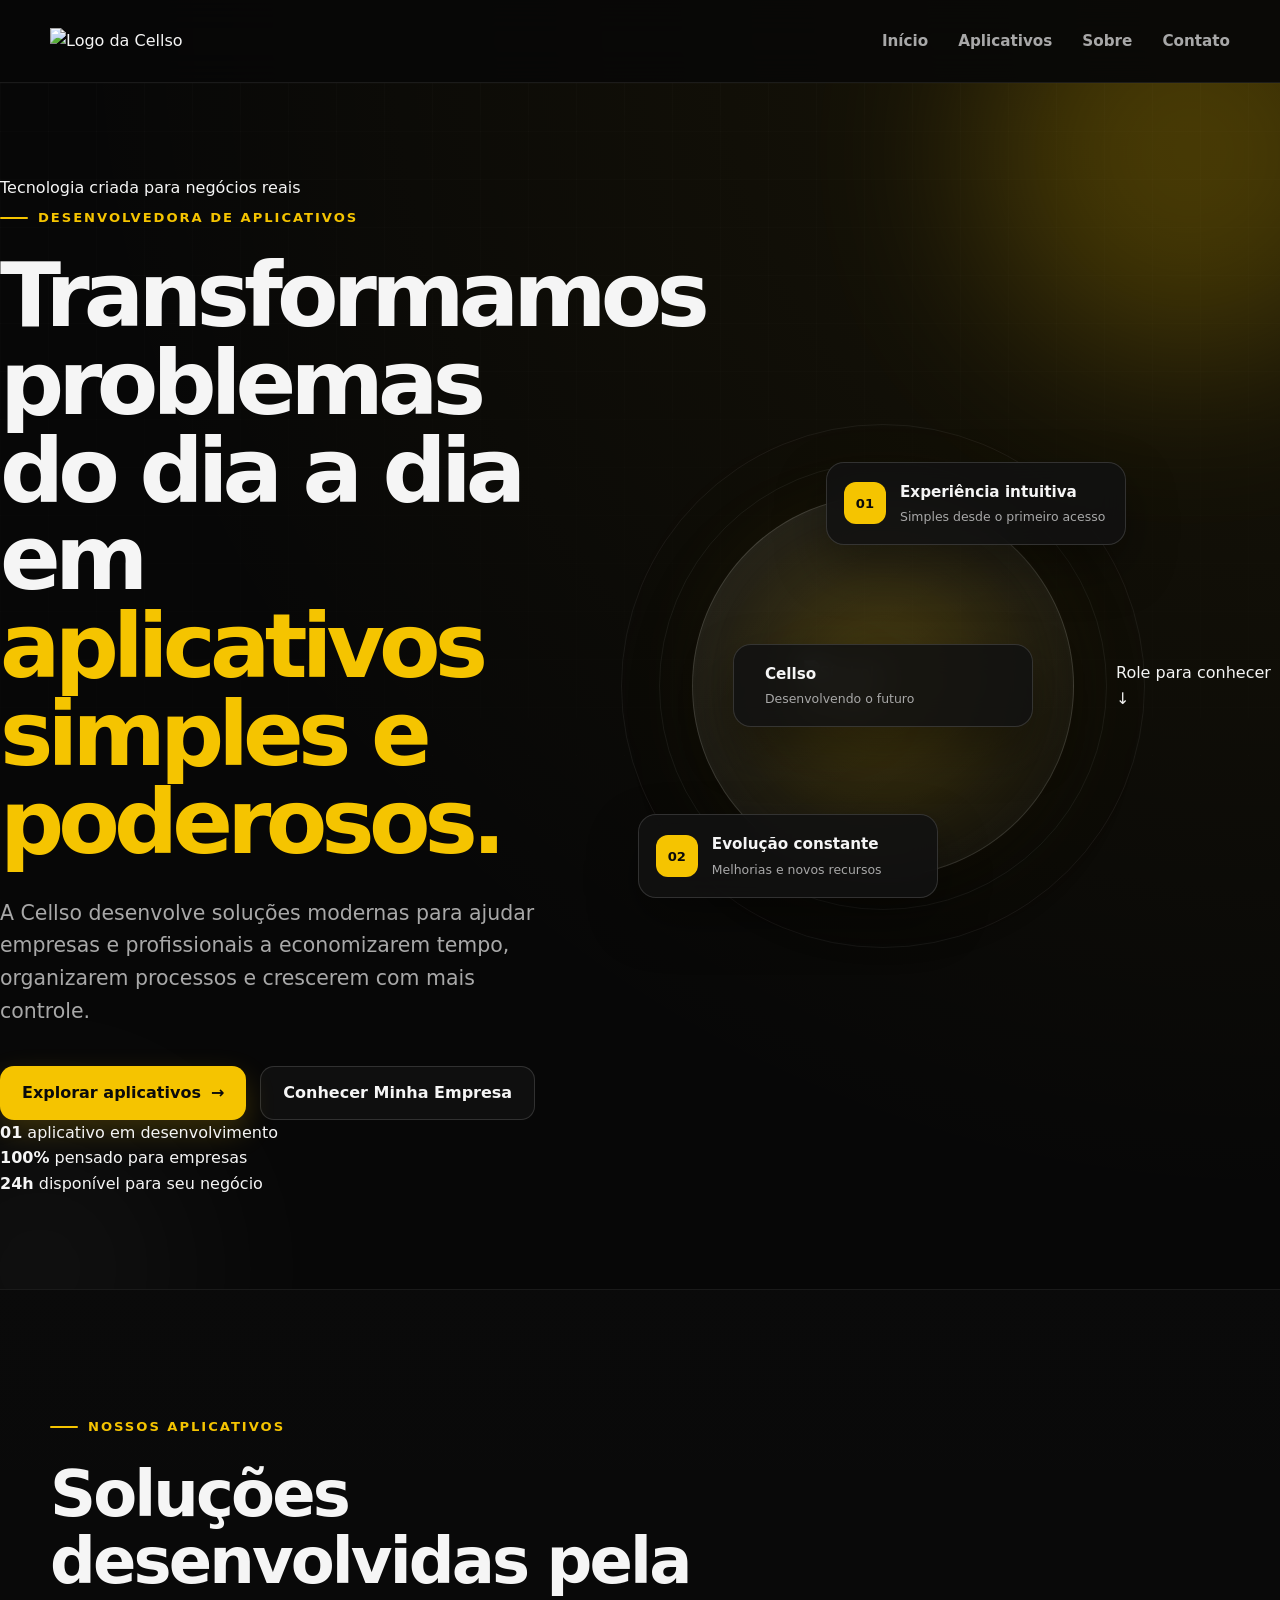
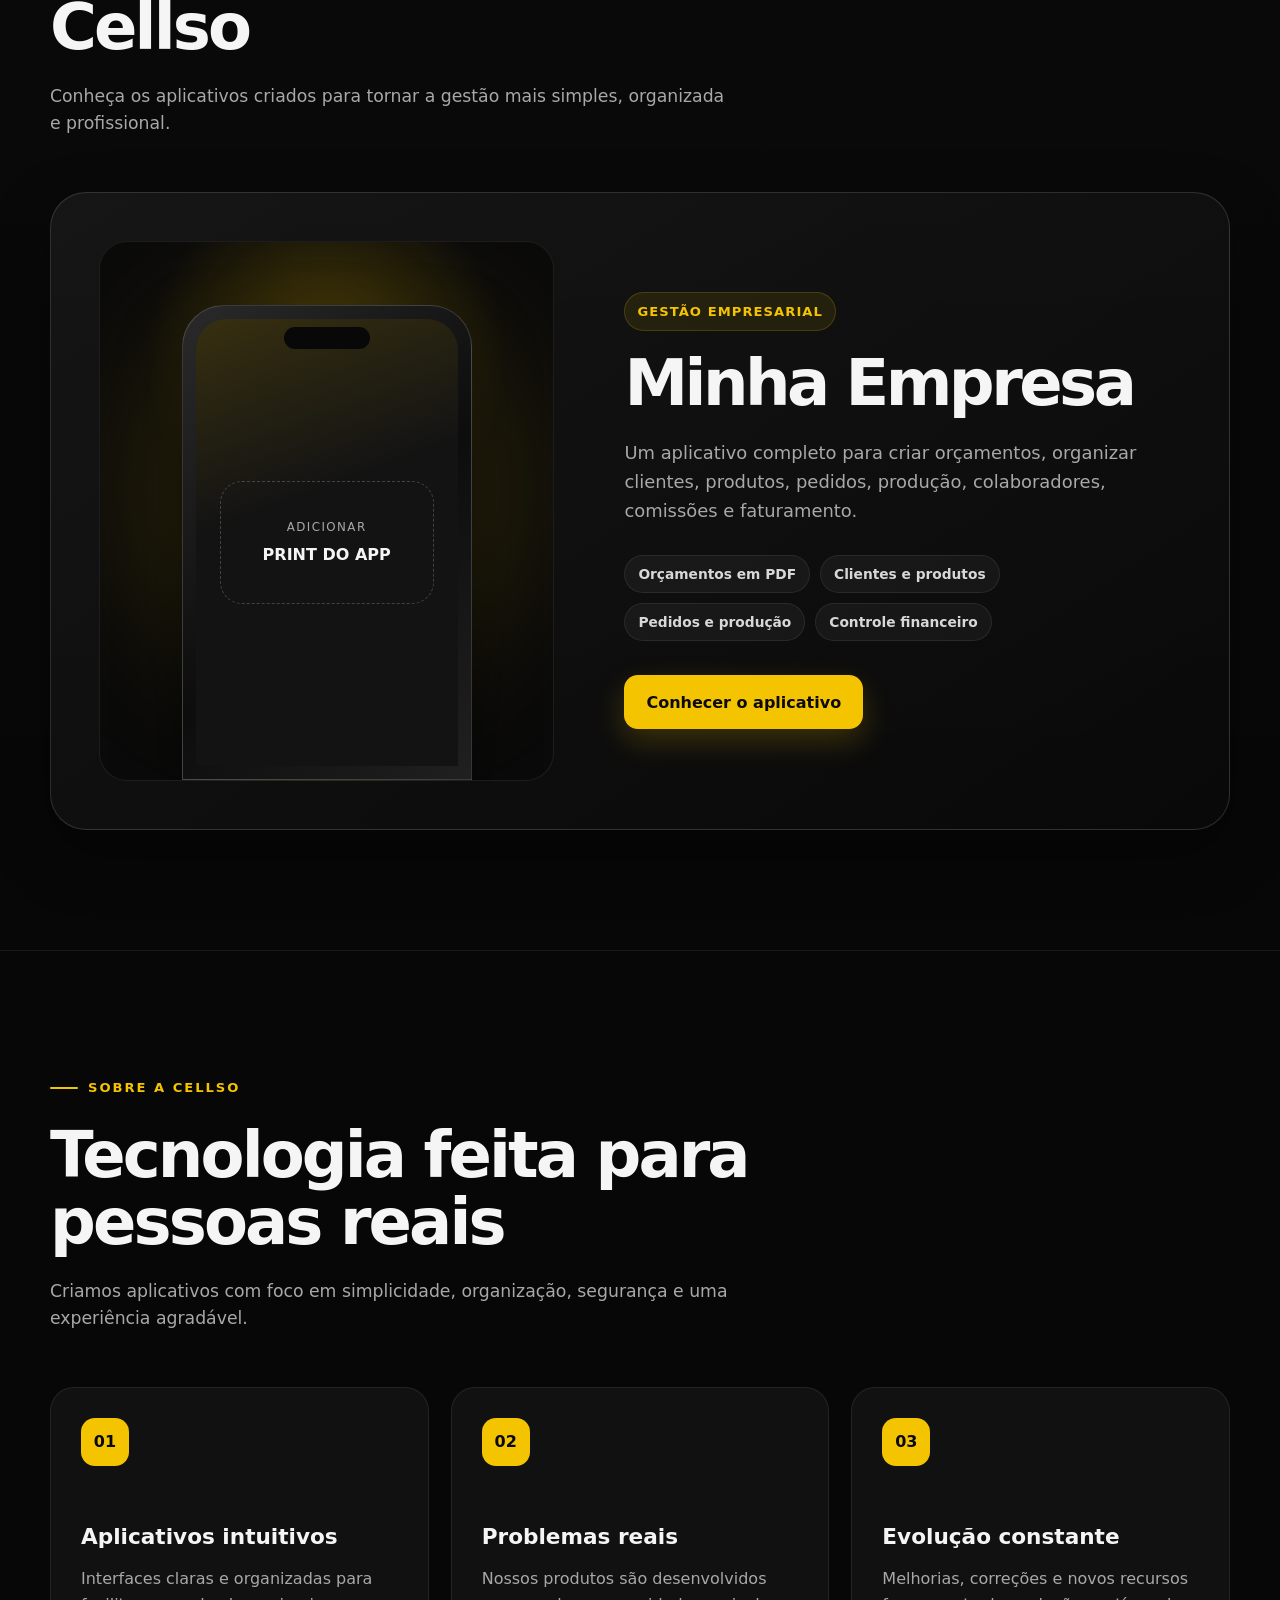
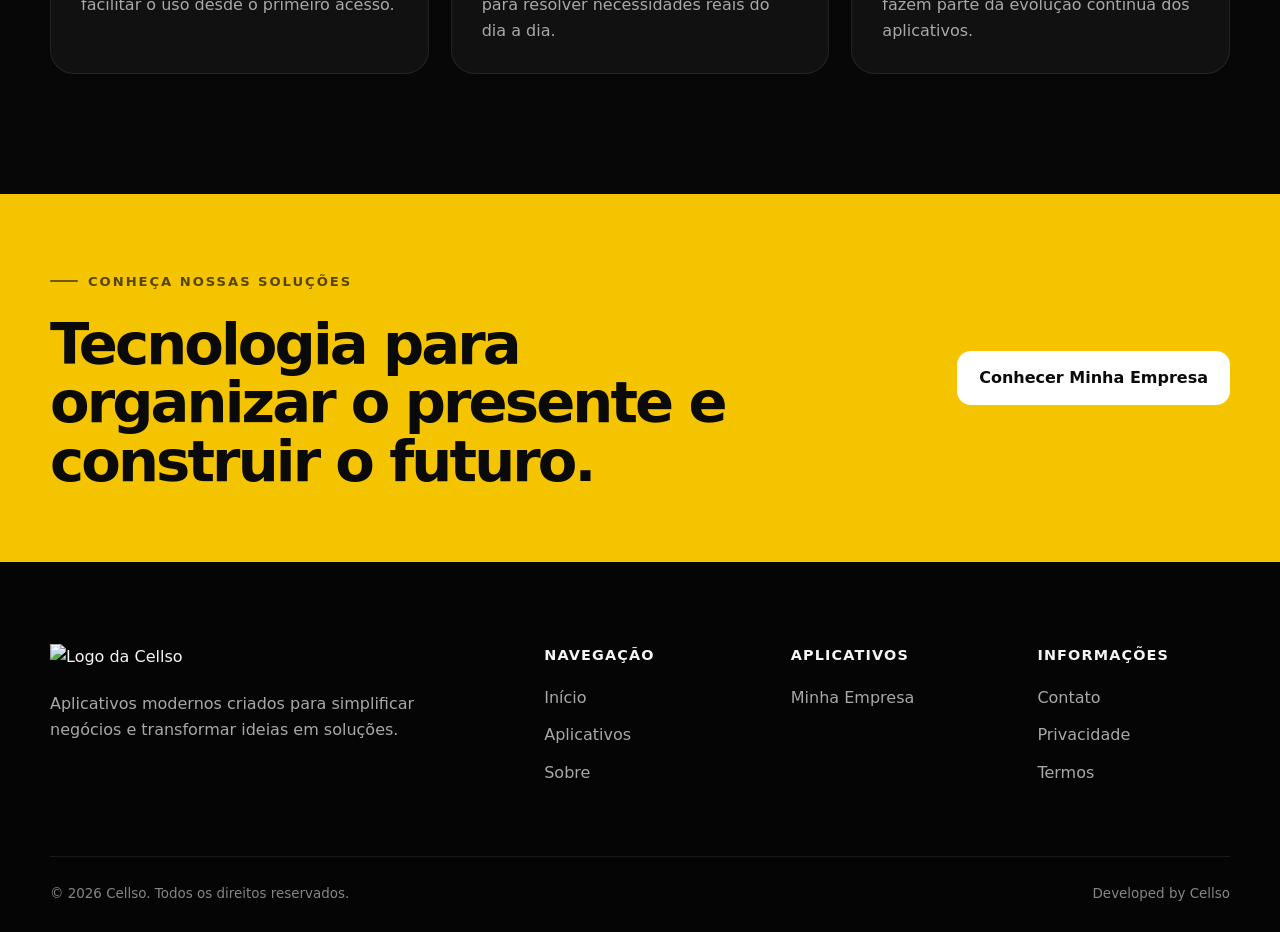
==== commit dc50b440: "Update index.html" ====
--- a/index.html
+++ b/index.html
@@ -125,161 +125,50 @@
     <main>
 
         <section
-            class="hero"
+            class="hero hero-premium"
             id="inicio"
         >
 
-            <!doctype html>
-<html lang="pt-BR">
-
-<head>
-    <meta charset="utf-8">
-
-    <meta
-        name="viewport"
-        content="width=device-width, initial-scale=1"
-    >
-
-    <title>Cellso | Aplicativos que simplificam negócios</title>
-
-    <meta
-        name="description"
-        content="A Cellso desenvolve aplicativos modernos e intuitivos para ajudar empresas e profissionais a organizarem seus negócios."
-    >
-
-    <link
-        rel="canonical"
-        href="https://cellso.com.br/"
-    >
-
-    <meta
-        name="theme-color"
-        content="#0b0b0b"
-    >
-
-    <link
-        rel="icon"
-        type="image/png"
-        href="ativos/logo_c_amarela.png"
-    >
-
-    <link
-        rel="apple-touch-icon"
-        href="ativos/logo_c_amarela.png"
-    >
-
-    <meta
-        property="og:type"
-        content="website"
-    >
-
-    <meta
-        property="og:locale"
-        content="pt_BR"
-    >
-
-    <meta
-        property="og:site_name"
-        content="Cellso"
-    >
-
-    <meta
-        property="og:title"
-        content="Cellso | Aplicativos que simplificam negócios"
-    >
-
-    <meta
-        property="og:description"
-        content="Desenvolvemos soluções modernas para facilitar a gestão de empresas e profissionais."
-    >
-
-    <meta
-        property="og:url"
-        content="https://cellso.com.br/"
-    >
-
-    <meta
-        property="og:image"
-        content="https://cellso.com.br/ativos/logo_cellso.png"
-    >
-
-    <link
-        rel="stylesheet"
-        href="estilos.css"
-    >
-</head>
-
-<body>
-
-    <header class="cabecalho">
-
-        <div class="container cabecalho-conteudo">
-
-            <a
-                class="marca"
-                href="/"
-                aria-label="Página inicial da Cellso"
-            >
-                <img
-                    src="ativos/logo_cellso.png"
-                    alt="Logo da Cellso"
-                >
-            </a>
-
-            <button
-                class="menu-botao"
-                type="button"
-                aria-label="Abrir menu"
-                aria-expanded="false"
-                aria-controls="menu-principal"
-            >
-                <span></span>
-                <span></span>
-                <span></span>
-            </button>
-
-            <nav
-                class="menu"
-                id="menu-principal"
-                aria-label="Menu principal"
-            >
-                <a href="#inicio">Início</a>
-                <a href="#aplicativos">Aplicativos</a>
-                <a href="#sobre">Sobre</a>
-                <a href="/contato">Contato</a>
-            </nav>
-
-        </div>
-
-    </header>
-
-    <main>
-
-        <section
-            class="hero"
-            id="inicio"
-        >
+            <div class="hero-grade"></div>
 
             <div class="hero-decoracao hero-decoracao-um"></div>
             <div class="hero-decoracao hero-decoracao-dois"></div>
+            <div class="hero-decoracao hero-decoracao-tres"></div>
+
+            <div class="hero-particulas" aria-hidden="true">
+                <span></span>
+                <span></span>
+                <span></span>
+                <span></span>
+                <span></span>
+                <span></span>
+            </div>
 
             <div class="container hero-conteudo">
 
                 <div class="hero-texto">
+
+                    <div class="hero-status">
+                        <span class="hero-status-ponto"></span>
+
+                        <span>
+                            Tecnologia criada para negócios reais
+                        </span>
+                    </div>
 
                     <span class="etiqueta">
                         Desenvolvedora de aplicativos
                     </span>
 
                     <h1>
-                        Aplicativos criados para
-                        <span>simplificar negócios.</span>
+                        Transformamos problemas do dia a dia em
+                        <span>aplicativos simples e poderosos.</span>
                     </h1>
 
                     <p>
-                        A Cellso desenvolve soluções modernas, intuitivas e
-                        pensadas para resolver problemas reais de empresas
-                        e profissionais.
+                        A Cellso desenvolve soluções modernas para ajudar
+                        empresas e profissionais a economizarem tempo,
+                        organizarem processos e crescerem com mais controle.
                     </p>
 
                     <div class="hero-acoes">
@@ -288,54 +177,103 @@
                             class="botao botao-principal"
                             href="#aplicativos"
                         >
-                            Conheça nossos aplicativos
+                            Explorar aplicativos
+                            <span aria-hidden="true">→</span>
                         </a>
 
                         <a
                             class="botao botao-secundario"
-                            href="/contato"
+                            href="/minha-empresa"
                         >
-                            Fale com a Cellso
+                            Conhecer Minha Empresa
                         </a>
 
                     </div>
 
+                    <div class="hero-indicadores">
+
+                        <div class="hero-indicador">
+                            <strong>01</strong>
+                            <span>aplicativo em desenvolvimento</span>
+                        </div>
+
+                        <div class="hero-indicador">
+                            <strong>100%</strong>
+                            <span>pensado para empresas</span>
+                        </div>
+
+                        <div class="hero-indicador">
+                            <strong>24h</strong>
+                            <span>disponível para seu negócio</span>
+                        </div>
+
+                    </div>
+
                 </div>
 
                 <div class="hero-visual">
 
+                    <div class="hero-orbita hero-orbita-externa"></div>
+                    <div class="hero-orbita hero-orbita-interna"></div>
+
                     <div class="hero-logo-area">
 
                         <div class="hero-logo-brilho"></div>
 
-                        <img
-                            src="ativos/logo_c_amarela.png"
-                            alt="Símbolo da Cellso"
-                        >
+                        <div class="hero-logo-fundo">
+                            <img
+                                src="ativos/logo_c_amarela.png"
+                                alt="Símbolo da Cellso"
+                            >
+                        </div>
 
                     </div>
 
                     <div class="hero-cartao hero-cartao-superior">
+
                         <span class="hero-cartao-icone">01</span>
 
                         <div>
-                            <strong>Soluções intuitivas</strong>
-                            <small>Fáceis de usar no dia a dia</small>
-                        </div>
+                            <strong>Experiência intuitiva</strong>
+                            <small>Simples desde o primeiro acesso</small>
+                        </div>
+
                     </div>
 
                     <div class="hero-cartao hero-cartao-inferior">
+
                         <span class="hero-cartao-icone">02</span>
 
                         <div>
-                            <strong>Foco em resultados</strong>
-                            <small>Tecnologia para organizar e crescer</small>
-                        </div>
+                            <strong>Evolução constante</strong>
+                            <small>Melhorias e novos recursos</small>
+                        </div>
+
+                    </div>
+
+                    <div class="hero-cartao hero-cartao-lateral">
+
+                        <span class="hero-cartao-status"></span>
+
+                        <div>
+                            <strong>Cellso</strong>
+                            <small>Desenvolvendo o futuro</small>
+                        </div>
+
                     </div>
 
                 </div>
 
             </div>
+
+            <a
+                class="hero-rolagem"
+                href="#aplicativos"
+                aria-label="Ir para a seção de aplicativos"
+            >
+                <span>Role para conhecer</span>
+                <span class="hero-rolagem-seta">↓</span>
+            </a>
 
         </section>
 
@@ -403,12 +341,10 @@
                         </p>
 
                         <div class="aplicativo-recursos">
-
                             <span>Orçamentos em PDF</span>
                             <span>Clientes e produtos</span>
                             <span>Pedidos e produção</span>
                             <span>Controle financeiro</span>
-
                         </div>
 
                         <a
@@ -606,350 +542,3 @@
 
 </body>
 </html>
-
-            <div class="hero-decoracao hero-decoracao-um"></div>
-            <div class="hero-decoracao hero-decoracao-dois"></div>
-
-            <div class="container hero-conteudo">
-
-                <div class="hero-texto">
-
-                    <span class="etiqueta">
-                        Desenvolvedora de aplicativos
-                    </span>
-
-                    <h1>
-                        Aplicativos criados para
-                        <span>simplificar negócios.</span>
-                    </h1>
-
-                    <p>
-                        A Cellso desenvolve soluções modernas, intuitivas e
-                        pensadas para resolver problemas reais de empresas
-                        e profissionais.
-                    </p>
-
-                    <div class="hero-acoes">
-
-                        <a
-                            class="botao botao-principal"
-                            href="#aplicativos"
-                        >
-                            Conheça nossos aplicativos
-                        </a>
-
-                        <a
-                            class="botao botao-secundario"
-                            href="/contato"
-                        >
-                            Fale com a Cellso
-                        </a>
-
-                    </div>
-
-                </div>
-
-                <div class="hero-visual">
-
-                    <div class="hero-logo-area">
-
-                        <div class="hero-logo-brilho"></div>
-
-                        <img
-                            src="ativos/logo_c_amarela.png"
-                            alt="Símbolo da Cellso"
-                        >
-
-                    </div>
-
-                    <div class="hero-cartao hero-cartao-superior">
-                        <span class="hero-cartao-icone">01</span>
-
-                        <div>
-                            <strong>Soluções intuitivas</strong>
-                            <small>Fáceis de usar no dia a dia</small>
-                        </div>
-                    </div>
-
-                    <div class="hero-cartao hero-cartao-inferior">
-                        <span class="hero-cartao-icone">02</span>
-
-                        <div>
-                            <strong>Foco em resultados</strong>
-                            <small>Tecnologia para organizar e crescer</small>
-                        </div>
-                    </div>
-
-                </div>
-
-            </div>
-
-        </section>
-
-        <section
-            class="secao aplicativos"
-            id="aplicativos"
-        >
-
-            <div class="container">
-
-                <div class="secao-cabecalho">
-
-                    <span class="etiqueta">
-                        Nossos aplicativos
-                    </span>
-
-                    <h2>
-                        Soluções desenvolvidas pela Cellso
-                    </h2>
-
-                    <p>
-                        Conheça os aplicativos criados para tornar a gestão
-                        mais simples, organizada e profissional.
-                    </p>
-
-                </div>
-
-                <article class="aplicativo-card">
-
-                    <div class="aplicativo-visual">
-
-                        <div class="aplicativo-fundo"></div>
-
-                        <div class="aplicativo-celular">
-
-                            <div class="aplicativo-celular-topo"></div>
-
-                            <div class="aplicativo-tela">
-
-                                <div class="aplicativo-marca-placeholder">
-                                    <span>ADICIONAR</span>
-                                    <strong>PRINT DO APP</strong>
-                                </div>
-
-                            </div>
-
-                        </div>
-
-                    </div>
-
-                    <div class="aplicativo-informacoes">
-
-                        <div class="aplicativo-categoria">
-                            Gestão empresarial
-                        </div>
-
-                        <h3>
-                            Minha Empresa
-                        </h3>
-
-                        <p class="aplicativo-descricao">
-                            Um aplicativo completo para criar orçamentos,
-                            organizar clientes, produtos, pedidos, produção,
-                            colaboradores, comissões e faturamento.
-                        </p>
-
-                        <div class="aplicativo-recursos">
-
-                            <span>Orçamentos em PDF</span>
-                            <span>Clientes e produtos</span>
-                            <span>Pedidos e produção</span>
-                            <span>Controle financeiro</span>
-
-                        </div>
-
-                        <a
-                            class="botao botao-principal"
-                            href="/minha-empresa"
-                        >
-                            Conhecer o aplicativo
-                        </a>
-
-                    </div>
-
-                </article>
-
-            </div>
-
-        </section>
-
-        <section
-            class="secao diferenciais"
-            id="sobre"
-        >
-
-            <div class="container">
-
-                <div class="secao-cabecalho">
-
-                    <span class="etiqueta">
-                        Sobre a Cellso
-                    </span>
-
-                    <h2>
-                        Tecnologia feita para pessoas reais
-                    </h2>
-
-                    <p>
-                        Criamos aplicativos com foco em simplicidade,
-                        organização, segurança e uma experiência agradável.
-                    </p>
-
-                </div>
-
-                <div class="diferenciais-grid">
-
-                    <article class="diferencial-card">
-
-                        <span class="diferencial-numero">01</span>
-
-                        <h3>
-                            Aplicativos intuitivos
-                        </h3>
-
-                        <p>
-                            Interfaces claras e organizadas para facilitar
-                            o uso desde o primeiro acesso.
-                        </p>
-
-                    </article>
-
-                    <article class="diferencial-card">
-
-                        <span class="diferencial-numero">02</span>
-
-                        <h3>
-                            Problemas reais
-                        </h3>
-
-                        <p>
-                            Nossos produtos são desenvolvidos para resolver
-                            necessidades reais do dia a dia.
-                        </p>
-
-                    </article>
-
-                    <article class="diferencial-card">
-
-                        <span class="diferencial-numero">03</span>
-
-                        <h3>
-                            Evolução constante
-                        </h3>
-
-                        <p>
-                            Melhorias, correções e novos recursos fazem parte
-                            da evolução contínua dos aplicativos.
-                        </p>
-
-                    </article>
-
-                </div>
-
-            </div>
-
-        </section>
-
-        <section class="chamada">
-
-            <div class="container chamada-conteudo">
-
-                <div>
-
-                    <span class="etiqueta">
-                        Conheça nossas soluções
-                    </span>
-
-                    <h2>
-                        Tecnologia para organizar o presente e construir o futuro.
-                    </h2>
-
-                </div>
-
-                <a
-                    class="botao botao-claro"
-                    href="/minha-empresa"
-                >
-                    Conhecer Minha Empresa
-                </a>
-
-            </div>
-
-        </section>
-
-    </main>
-
-    <footer class="rodape">
-
-        <div class="container rodape-conteudo">
-
-            <div class="rodape-marca">
-
-                <img
-                    src="ativos/logo_cellso.png"
-                    alt="Logo da Cellso"
-                >
-
-                <p>
-                    Aplicativos modernos criados para simplificar negócios
-                    e transformar ideias em soluções.
-                </p>
-
-            </div>
-
-            <div class="rodape-coluna">
-
-                <h3>
-                    Navegação
-                </h3>
-
-                <a href="/">Início</a>
-                <a href="#aplicativos">Aplicativos</a>
-                <a href="#sobre">Sobre</a>
-
-            </div>
-
-            <div class="rodape-coluna">
-
-                <h3>
-                    Aplicativos
-                </h3>
-
-                <a href="/minha-empresa">
-                    Minha Empresa
-                </a>
-
-            </div>
-
-            <div class="rodape-coluna">
-
-                <h3>
-                    Informações
-                </h3>
-
-                <a href="/contato">Contato</a>
-                <a href="/privacidade">Privacidade</a>
-                <a href="/termos">Termos</a>
-
-            </div>
-
-        </div>
-
-        <div class="container rodape-final">
-
-            <span>
-                © 2026 Cellso. Todos os direitos reservados.
-            </span>
-
-            <span>
-                Developed by Cellso
-            </span>
-
-        </div>
-
-    </footer>
-
-    <script src="script.js"></script>
-
-</body>
-</html>
--- a/estilos.css
+++ b/estilos.css
@@ -2315,729 +2315,3 @@
         grid-template-columns: 1fr;
     }
 }
-
-/* =========================================================
-   PÁGINA DE CONTATO
-========================================================= */
-
-.contato-hero {
-    position: relative;
-    min-height: calc(100vh - 82px);
-    display: flex;
-    align-items: center;
-    overflow: hidden;
-    border-bottom: 1px solid var(--cor-borda);
-}
-
-.contato-hero::before {
-    content: "";
-    position: absolute;
-    inset: 0;
-    background-image:
-        linear-gradient(
-            rgba(255, 255, 255, 0.022) 1px,
-            transparent 1px
-        ),
-        linear-gradient(
-            90deg,
-            rgba(255, 255, 255, 0.022) 1px,
-            transparent 1px
-        );
-    background-size: 52px 52px;
-    mask-image: linear-gradient(
-        to bottom,
-        rgba(0, 0, 0, 0.68),
-        transparent 95%
-    );
-    pointer-events: none;
-}
-
-.contato-luz {
-    position: absolute;
-    border-radius: 50%;
-    filter: blur(110px);
-    pointer-events: none;
-}
-
-.contato-luz-um {
-    width: 440px;
-    height: 440px;
-    top: -170px;
-    right: -110px;
-    background: rgba(245, 196, 0, 0.2);
-}
-
-.contato-luz-dois {
-    width: 330px;
-    height: 330px;
-    left: -120px;
-    bottom: -140px;
-    background: rgba(255, 255, 255, 0.08);
-}
-
-.contato-hero-conteudo {
-    position: relative;
-    z-index: 2;
-    display: grid;
-    grid-template-columns: minmax(0, 1fr) minmax(360px, 0.8fr);
-    align-items: center;
-    gap: 80px;
-    padding-block: 90px;
-}
-
-.contato-introducao {
-    max-width: 720px;
-}
-
-.contato-introducao h1 {
-    font-size: clamp(3.2rem, 7vw, 6.6rem);
-    line-height: 0.98;
-    letter-spacing: -0.062em;
-}
-
-.contato-introducao > p {
-    max-width: 660px;
-    margin-top: 28px;
-    color: var(--cor-texto-suave);
-    font-size: clamp(1.04rem, 2vw, 1.2rem);
-}
-
-.contato-painel {
-    position: relative;
-    padding: 34px;
-    border-radius: var(--raio-grande);
-    background:
-        linear-gradient(
-            145deg,
-            rgba(255, 255, 255, 0.055),
-            rgba(255, 255, 255, 0.014)
-        );
-    border: 1px solid var(--cor-borda-forte);
-    box-shadow: var(--sombra);
-    overflow: hidden;
-}
-
-.contato-painel::before {
-    content: "";
-    position: absolute;
-    width: 260px;
-    height: 260px;
-    top: -120px;
-    right: -90px;
-    border-radius: 50%;
-    background: rgba(245, 196, 0, 0.12);
-    filter: blur(70px);
-}
-
-.contato-painel > * {
-    position: relative;
-    z-index: 2;
-}
-
-.contato-painel-topo {
-    display: flex;
-    align-items: center;
-    gap: 10px;
-    color: var(--cor-texto-suave);
-    font-size: 0.82rem;
-    font-weight: 700;
-}
-
-.contato-status {
-    width: 10px;
-    height: 10px;
-    flex-shrink: 0;
-    border-radius: 50%;
-    background: var(--cor-destaque);
-    box-shadow: 0 0 0 6px rgba(245, 196, 0, 0.1);
-}
-
-.contato-painel h2 {
-    margin-top: 28px;
-    font-size: clamp(2rem, 4vw, 3.2rem);
-    line-height: 1.04;
-    letter-spacing: -0.04em;
-}
-
-.contato-painel > p {
-    margin-top: 18px;
-    color: var(--cor-texto-suave);
-}
-
-.contato-email {
-    display: flex;
-    align-items: center;
-    gap: 15px;
-    margin-top: 30px;
-    padding: 18px;
-    border-radius: 18px;
-    background: rgba(255, 255, 255, 0.035);
-    border: 1px solid var(--cor-borda);
-    transition:
-        transform 0.25s ease,
-        border-color 0.25s ease,
-        background 0.25s ease;
-}
-
-.contato-email:hover {
-    transform: translateY(-3px);
-    border-color: rgba(245, 196, 0, 0.28);
-    background: rgba(245, 196, 0, 0.045);
-}
-
-.contato-email-icone {
-    width: 48px;
-    height: 48px;
-    display: grid;
-    place-items: center;
-    flex-shrink: 0;
-    border-radius: 14px;
-    color: #090909;
-    background: var(--cor-destaque);
-    font-size: 1.15rem;
-    font-weight: 900;
-}
-
-.contato-email div {
-    min-width: 0;
-}
-
-.contato-email small,
-.contato-email strong {
-    display: block;
-}
-
-.contato-email small {
-    color: var(--cor-texto-suave);
-    font-size: 0.75rem;
-}
-
-.contato-email strong {
-    margin-top: 2px;
-    overflow-wrap: anywhere;
-    font-size: 0.98rem;
-}
-
-.contato-botao {
-    width: 100%;
-    margin-top: 18px;
-}
-
-.contato-assuntos {
-    background:
-        linear-gradient(
-            180deg,
-            rgba(255, 255, 255, 0.012),
-            transparent
-        );
-}
-
-.contato-assuntos-grid {
-    display: grid;
-    grid-template-columns: repeat(4, minmax(0, 1fr));
-    gap: 20px;
-}
-
-.contato-assunto-card {
-    min-height: 290px;
-    padding: 28px;
-    border-radius: var(--raio-medio);
-    background: var(--cor-cartao);
-    border: 1px solid var(--cor-borda);
-    transition:
-        transform 0.25s ease,
-        border-color 0.25s ease,
-        background 0.25s ease;
-}
-
-.contato-assunto-card:hover {
-    transform: translateY(-7px);
-    border-color: rgba(245, 196, 0, 0.24);
-    background: var(--cor-cartao-claro);
-}
-
-.contato-assunto-numero {
-    width: 48px;
-    height: 48px;
-    display: grid;
-    place-items: center;
-    border-radius: 14px;
-    color: #080808;
-    background: var(--cor-destaque);
-    font-size: 0.78rem;
-    font-weight: 900;
-}
-
-.contato-assunto-card h3 {
-    margin-top: 48px;
-    font-size: 1.18rem;
-}
-
-.contato-assunto-card p {
-    margin-top: 11px;
-    color: var(--cor-texto-suave);
-    font-size: 0.9rem;
-}
-
-.contato-orientacoes {
-    padding-block: 120px;
-    background: #090909;
-    border-top: 1px solid var(--cor-borda);
-    border-bottom: 1px solid var(--cor-borda);
-}
-
-.contato-orientacoes-conteudo {
-    display: grid;
-    grid-template-columns: minmax(280px, 0.8fr) minmax(0, 1.2fr);
-    align-items: start;
-    gap: 86px;
-}
-
-.contato-orientacoes-conteudo > div:first-child {
-    position: sticky;
-    top: 130px;
-}
-
-.contato-orientacoes h2 {
-    font-size: clamp(2.5rem, 5vw, 4.8rem);
-    line-height: 1.02;
-    letter-spacing: -0.05em;
-}
-
-.contato-orientacoes-lista {
-    display: grid;
-    gap: 16px;
-}
-
-.contato-orientacoes-lista article {
-    display: grid;
-    grid-template-columns: 56px 1fr;
-    gap: 18px;
-    padding: 24px;
-    border-radius: 20px;
-    background: var(--cor-cartao);
-    border: 1px solid var(--cor-borda);
-    transition:
-        transform 0.25s ease,
-        border-color 0.25s ease;
-}
-
-.contato-orientacoes-lista article:hover {
-    transform: translateX(7px);
-    border-color: rgba(245, 196, 0, 0.24);
-}
-
-.contato-orientacoes-lista article > span {
-    width: 48px;
-    height: 48px;
-    display: grid;
-    place-items: center;
-    border-radius: 14px;
-    color: #080808;
-    background: var(--cor-destaque);
-    font-size: 0.78rem;
-    font-weight: 900;
-}
-
-.contato-orientacoes-lista h3 {
-    font-size: 1.08rem;
-}
-
-.contato-orientacoes-lista p {
-    margin-top: 6px;
-    color: var(--cor-texto-suave);
-    font-size: 0.9rem;
-}
-
-.contato-chamada {
-    padding-block: 76px;
-    color: #090909;
-    background: var(--cor-destaque);
-}
-
-.contato-chamada-conteudo {
-    display: flex;
-    align-items: center;
-    justify-content: space-between;
-    gap: 52px;
-}
-
-.contato-chamada .etiqueta {
-    color: rgba(0, 0, 0, 0.63);
-}
-
-.contato-chamada .etiqueta::before {
-    background: rgba(0, 0, 0, 0.55);
-}
-
-.contato-chamada h2 {
-    max-width: 760px;
-    font-size: clamp(2.3rem, 4.8vw, 4.7rem);
-    line-height: 1;
-    letter-spacing: -0.055em;
-}
-
-.contato-chamada p {
-    max-width: 660px;
-    margin-top: 18px;
-    color: rgba(0, 0, 0, 0.65);
-}
-
-/* =========================================================
-   RESPONSIVIDADE DA PÁGINA DE CONTATO
-========================================================= */
-
-@media (max-width: 1080px) {
-    .contato-hero-conteudo {
-        grid-template-columns: 1fr;
-        gap: 52px;
-    }
-
-    .contato-introducao {
-        max-width: 780px;
-    }
-
-    .contato-painel {
-        max-width: 720px;
-    }
-
-    .contato-assuntos-grid {
-        grid-template-columns: repeat(2, minmax(0, 1fr));
-    }
-
-    .contato-orientacoes-conteudo {
-        grid-template-columns: 1fr;
-        gap: 48px;
-    }
-
-    .contato-orientacoes-conteudo > div:first-child {
-        position: static;
-    }
-
-    .contato-chamada-conteudo {
-        align-items: flex-start;
-        flex-direction: column;
-    }
-}
-
-@media (max-width: 760px) {
-    .contato-hero {
-        min-height: auto;
-    }
-
-    .contato-hero-conteudo {
-        padding-block: 64px 76px;
-    }
-
-    .contato-introducao h1 {
-        font-size: clamp(3.1rem, 15vw, 5rem);
-    }
-
-    .contato-painel {
-        padding: 24px;
-        border-radius: 26px;
-    }
-
-    .contato-assuntos-grid {
-        grid-template-columns: 1fr;
-    }
-
-    .contato-assunto-card {
-        min-height: auto;
-    }
-
-    .contato-assunto-card h3 {
-        margin-top: 36px;
-    }
-
-    .contato-orientacoes {
-        padding-block: 82px;
-    }
-
-    .contato-orientacoes-lista article {
-        grid-template-columns: 48px 1fr;
-        padding: 19px;
-    }
-
-    .contato-orientacoes-lista article > span {
-        width: 42px;
-        height: 42px;
-    }
-
-    .contato-chamada {
-        padding-block: 58px;
-    }
-
-    .contato-chamada .botao {
-        width: 100%;
-    }
-}
-
-@media (max-width: 520px) {
-    .contato-email {
-        align-items: flex-start;
-        flex-direction: column;
-    }
-
-    .contato-orientacoes-lista article {
-        grid-template-columns: 1fr;
-    }
-}
-
-/* =========================================================
-   PÁGINAS JURÍDICAS
-   (Privacidade e Termos)
-========================================================= */
-
-.legal-hero{
-    position:relative;
-    overflow:hidden;
-    border-bottom:1px solid var(--cor-borda);
-    padding:120px 0 90px;
-}
-
-.legal-luz{
-    position:absolute;
-    border-radius:50%;
-    filter:blur(120px);
-    pointer-events:none;
-}
-
-.legal-luz-um{
-    width:420px;
-    height:420px;
-    right:-120px;
-    top:-120px;
-    background:rgba(245,196,0,.18);
-}
-
-.legal-luz-dois{
-    width:320px;
-    height:320px;
-    left:-100px;
-    bottom:-100px;
-    background:rgba(255,255,255,.08);
-}
-
-.legal-hero-conteudo{
-    position:relative;
-    z-index:2;
-    max-width:900px;
-}
-
-.legal-hero h1{
-    margin-top:18px;
-    font-size:clamp(3rem,7vw,6rem);
-    line-height:.95;
-}
-
-.legal-hero p{
-    max-width:760px;
-    margin-top:25px;
-    color:var(--cor-texto-suave);
-    font-size:1.1rem;
-}
-
-.legal-atualizacao{
-    display:inline-flex;
-    gap:10px;
-    align-items:center;
-    margin-top:35px;
-    padding:12px 18px;
-    border-radius:999px;
-    background:rgba(255,255,255,.04);
-    border:1px solid var(--cor-borda);
-}
-
-.legal-atualizacao span{
-    color:var(--cor-texto-suave);
-}
-
-.legal-conteudo-secao{
-    padding:90px 0;
-}
-
-.legal-layout{
-    display:grid;
-    grid-template-columns:270px 1fr;
-    gap:60px;
-}
-
-.legal-indice{
-    position:relative;
-}
-
-.legal-indice-conteudo{
-    position:sticky;
-    top:120px;
-    padding:24px;
-    border-radius:22px;
-    background:var(--cor-cartao);
-    border:1px solid var(--cor-borda);
-}
-
-.legal-indice-titulo{
-    display:block;
-    margin-bottom:18px;
-    font-weight:700;
-}
-
-.legal-indice nav{
-    display:flex;
-    flex-direction:column;
-    gap:12px;
-}
-
-.legal-indice nav a{
-    color:var(--cor-texto-suave);
-    transition:.2s;
-}
-
-.legal-indice nav a:hover{
-    color:var(--cor-destaque);
-}
-
-.legal-documento{
-    display:flex;
-    flex-direction:column;
-    gap:70px;
-}
-
-.legal-documento section{
-    scroll-margin-top:120px;
-}
-
-.legal-numero{
-    display:inline-grid;
-    place-items:center;
-    width:46px;
-    height:46px;
-    border-radius:14px;
-    background:var(--cor-destaque);
-    color:#000;
-    font-weight:900;
-    margin-bottom:18px;
-}
-
-.legal-documento h2{
-    margin-bottom:18px;
-    font-size:2rem;
-}
-
-.legal-documento p{
-    margin-bottom:18px;
-    color:var(--cor-texto-suave);
-    line-height:1.8;
-}
-
-.legal-documento ul{
-    display:grid;
-    gap:12px;
-    padding-left:22px;
-    color:var(--cor-texto-suave);
-}
-
-.legal-documento li::marker{
-    color:var(--cor-destaque);
-}
-
-.legal-aviso{
-    margin-top:25px;
-    padding:22px;
-    border-left:4px solid var(--cor-destaque);
-    border-radius:18px;
-    background:rgba(245,196,0,.06);
-}
-
-.legal-servicos-grid{
-    display:grid;
-    grid-template-columns:repeat(2,minmax(0,1fr));
-    gap:18px;
-    margin-top:28px;
-}
-
-.legal-servicos-grid article{
-    padding:22px;
-    border-radius:18px;
-    background:var(--cor-cartao);
-    border:1px solid var(--cor-borda);
-}
-
-.legal-servicos-grid h3{
-    margin-bottom:12px;
-}
-
-.legal-email{
-    display:inline-block;
-    margin-top:18px;
-    color:var(--cor-destaque);
-    font-weight:700;
-    font-size:1.05rem;
-}
-
-.legal-botao{
-    margin-top:25px;
-}
-
-.legal-chamada{
-    background:var(--cor-destaque);
-    color:#000;
-    padding:70px 0;
-}
-
-.legal-chamada-conteudo{
-    display:flex;
-    justify-content:space-between;
-    align-items:center;
-    gap:40px;
-}
-
-.legal-chamada .etiqueta{
-    color:rgba(0,0,0,.7);
-}
-
-.legal-chamada .etiqueta::before{
-    background:rgba(0,0,0,.5);
-}
-
-.legal-chamada h2{
-    font-size:clamp(2.2rem,5vw,4.5rem);
-    max-width:700px;
-}
-
-@media(max-width:980px){
-
-    .legal-layout{
-        grid-template-columns:1fr;
-    }
-
-    .legal-indice-conteudo{
-        position:static;
-    }
-
-    .legal-servicos-grid{
-        grid-template-columns:1fr;
-    }
-
-    .legal-chamada-conteudo{
-        flex-direction:column;
-        align-items:flex-start;
-    }
-
-}
-
-@media(max-width:760px){
-
-    .legal-hero{
-        padding:90px 0 70px;
-    }
-
-    .legal-documento{
-        gap:55px;
-    }
-
-    .legal-documento h2{
-        font-size:1.6rem;
-    }
-
-}
